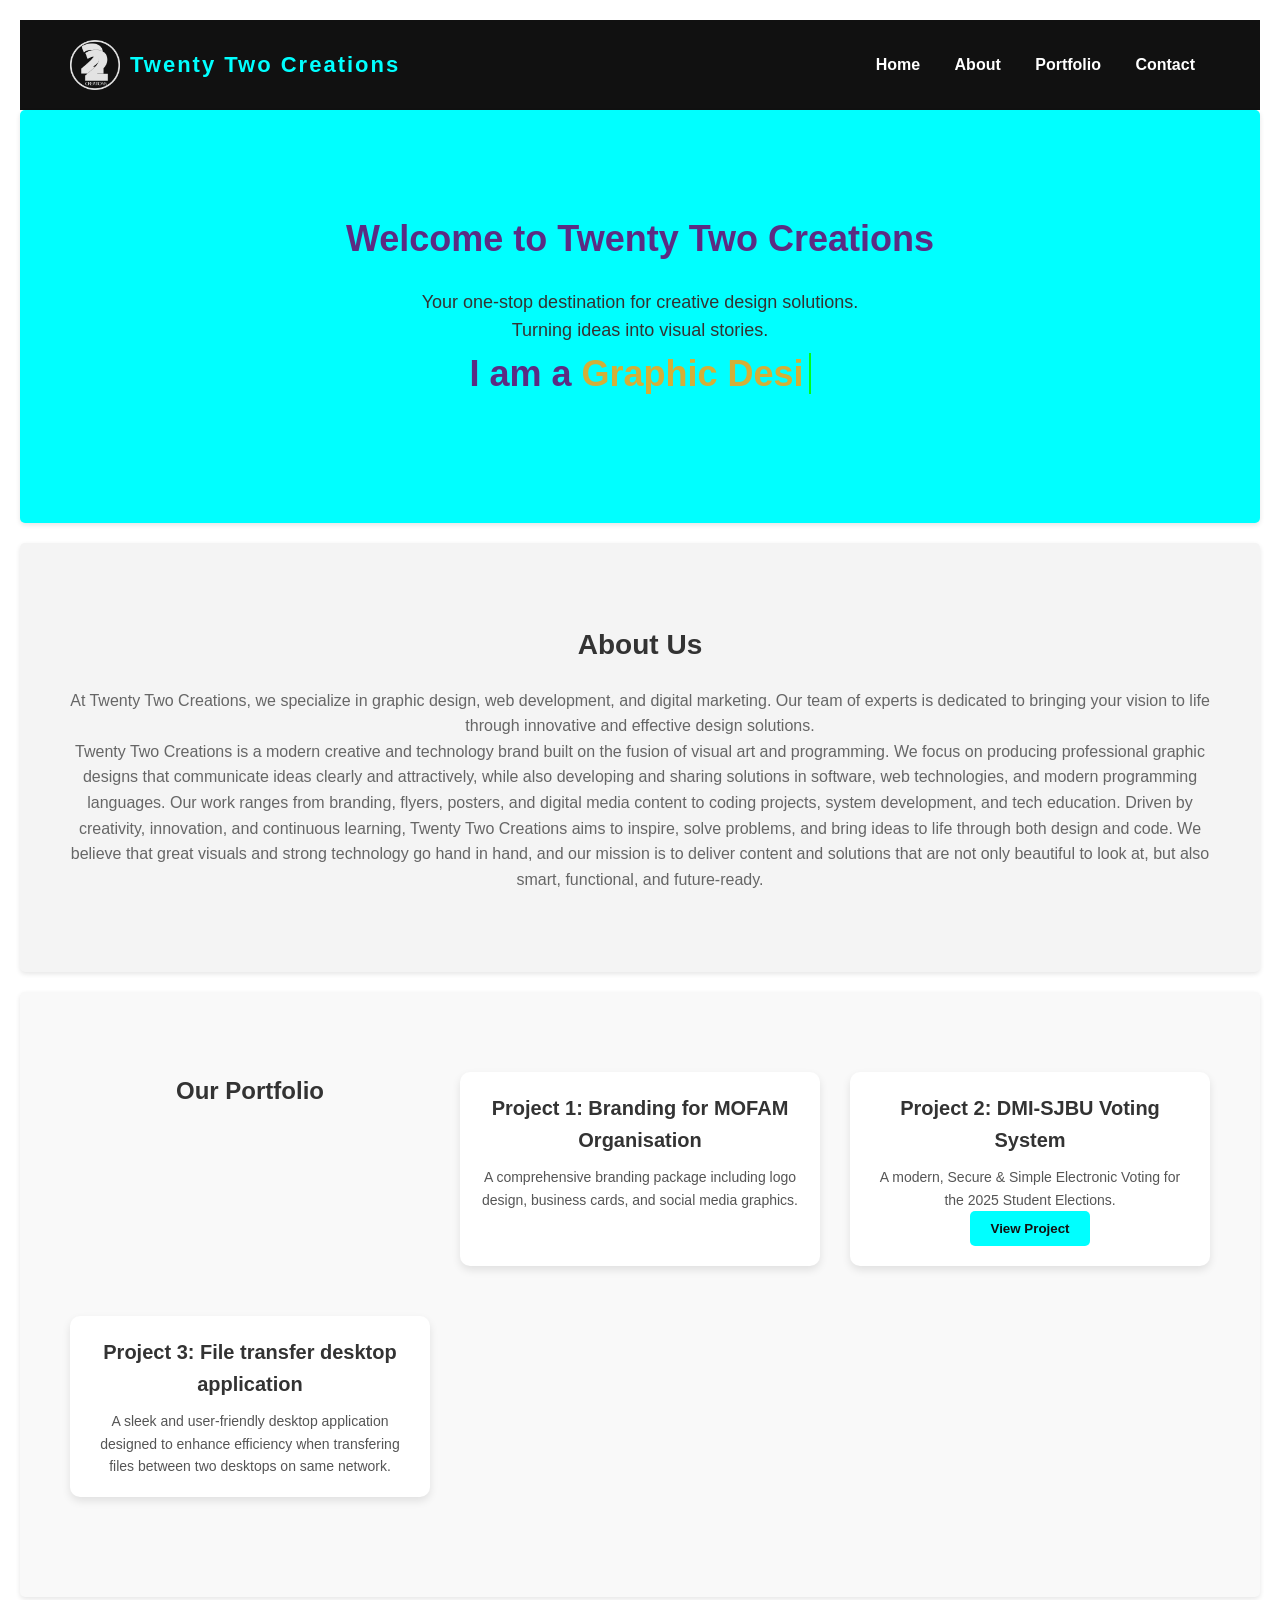
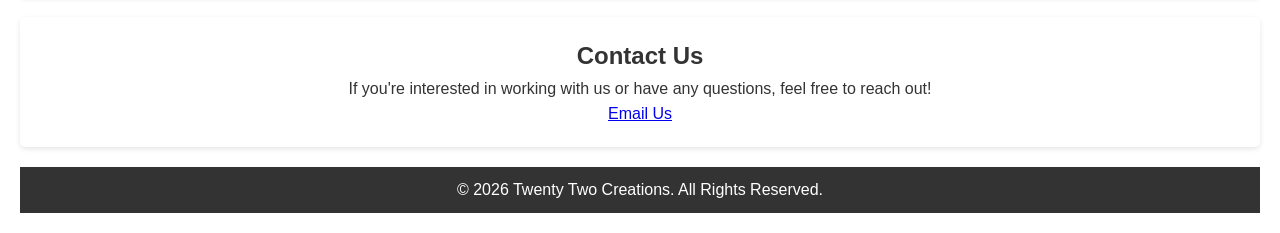
==== index.html @ 6949706c "Added typing animation for services" ====
<!DOCTYPE html>
<html lang="en">
<head>
    <link rel="icon" type="image/png" href="images/twentyWhite.png">

    <meta name="description" content="Twenty Two Creations - Graphic Design and Web Development Portfolio">
    <meta charset="UTF-8">
    <meta name="viewport" content="width=device-width, initial-scale=1.0">
    <title>Twenty Two Creations | Graphic Design Portfolio</title>
    <link rel="stylesheet" href="CSS/Style.css">
</head>
<body>

    <header>

     <div class="brand">
        <img src="Images/twentyWhite.png" alt="Twenty Two Creations Logo" class="logo-img">
        <span class="logo-text">Twenty Two Creations</span>
    </div>
        
        
        <nav>
            <a href="index.html">Home</a>
            <a href="about.html">About</a>
            <a href="portfolio.html">Portfolio</a>
            <a href="contact.html">Contact</a>
        </nav>
    </header>
    <main>

    <section id = "hero">
        <h2>Welcome to Twenty Two Creations</h2>
        <p>Your one-stop destination for creative design solutions.</p>
        <p>Turning ideas into visual stories.</p>

        <h2>I am a <span id="typing"></span></h2>
        

        
    </section>
</main>


<section id ="about">
    <h2>About Us</h2>
    <p>At Twenty Two Creations, we specialize in graphic design, web development, and digital marketing. Our team of experts is dedicated to bringing your vision to life through innovative and effective design solutions.</p>
    
            <p>Twenty Two Creations is a modern creative and technology brand built on the fusion of visual art and programming. We focus on producing professional graphic designs that communicate ideas clearly and attractively, while also developing and sharing solutions in software, web technologies, and modern programming languages. Our work ranges from branding, flyers, posters, and digital media content to coding projects, system development, and tech education.
        
            Driven by creativity, innovation, and continuous learning, Twenty Two Creations aims to inspire, solve problems, and bring ideas to life through both design and code. We believe that great visuals and strong technology go hand in hand, and our mission is to deliver content and solutions that are not only beautiful to look at, but also smart, functional, and future-ready.
            </p>
    </section>

    <section id="portfolio">
        <h2>Our Portfolio</h2>
        <div class="project">
            <h3>Project 1: Branding for MOFAM Organisation</h3>
            <p>A comprehensive branding package including logo design, business cards, and social media graphics.</p>
        </div>
        <div class="project">
            <h3>Project 2: DMI-SJBU Voting System</h3>
            <p>A modern, Secure & Simple Electronic Voting for the 2025 Student Elections.</p>
            <button class="project-btn" onclick="window.location.href='https://dmiv.netlify.app/'">View Project</button>
        </div>

        <div class="project">
            <h3>Project 3: File transfer desktop application</h3>
            <p>A sleek and user-friendly desktop application designed to enhance efficiency when transfering files between two desktops on same network.</p>
    </section>

    <section id="contact">
        <h2>Contact Us</h2>
        <p>If you're interested in working with us or have any questions, feel free to reach out!</p>
        <p><a href="mailto:bakalicedric@gmail.com">Email Us</a></p>
    </section>

    <footer>
        <p>© 2026 Twenty Two Creations. All Rights Reserved.</p>
    </footer>


    <script src="JS/main.js"></script>

    <!-- <canvas id="canvas"></canvas>


    <script src="canvas.js"></script>
    <canvas></canvas> -->
</body>
</html>
---- CSS/Style.css ----
*{
   margin : 0;
   padding : 0;
   box-sizing: border-box;
    
}



.brand {
    display: flex;
    align-items: center;
}

.logo-img {
    width: 50px;      /* adjust to your logo size */
    height: auto;
    margin-right: 10px;
}

.logo-text {
    font-size: 22px;
    font-weight: bold;
    color: #00ffff;
    letter-spacing: 2px;
}


header{
    display: flex;
    background-color: #111;      /* dark background */
    color: "white";              /* light text */
    padding : 20px 50px;
    align-items: center;
    justify-content: space-between;
}

body{

   text-align: center;
   font-family: Arial, sans-serif;
   line-height: 1.6;

   color: #333;
   padding: 20px;
}

#header h1{
    font-size: 36px;
    color: #eef1ee;
}

head{
    background-color: #333;
    justify-content: space-between;
    color: #06ce10;
    padding: 10px 0;
    text-align: center;
    margin-bottom: 20px;
}

nav a{
    color: #fff;
    text-decoration: none;
    margin: 0 15px;
    font-weight: bold;
}

nav a:hover{
    color: #00ffff;
    text-decoration: underline;
}

section{
   margin-bottom: 20px;
   padding: 20px;
   background-color: #fff;
   border-radius: 5px;
   box-shadow: 0 2px 5px rgba(0,0,0,0.1);
}

#hero{
    background: url('../images/hero-bg.jpg') no-repeat center center/cover;
    color: #fff;
    padding: 60px 20px;
    text-align: center;
    border-radius: 5px;
    margin-bottom: 20px;
}

#hero {
    background-color: #00ffff;;
    text-align: center;
    padding: 100px 20px;
}

#hero h2 {
    font-size: 36px;
    margin-bottom: 20px;
    color: #5B2C83;
}

#hero p {
    padding: 0px 20px;
    font-size: 18px;
    color: #333;
}


#about{
    background-color: #f4f4f4;
    padding: 80px 50px;
    margin-bottom: 20px;
}

#about h2{
    font-size: 28px;
    margin-bottom: 20px;
}

#about p{
    font-size: 16px;
    color: #666;
}

#portfolio {
    background-color: #f9f9f9;
    padding: 80px 50px;
}

/* Container for project cards */
.project {
    background-color: #fff;
    padding: 20px;
    margin-bottom: 20px;
    border-radius: 10px;
    box-shadow: 0px 4px 8px rgba(0,0,0,0.1);
}

.project h3 {
    font-size: 20px;
    margin-bottom: 10px;
}

.project p {
    font-size: 14px;
    color: #555;
}

.project-btn {
    background-color: #00ffff;    /* cyan color */
    color: #111;                  /* text color */
    border: none;                 /* remove default border */
    padding: 10px 20px;           /* space inside button */
    border-radius: 5px;           /* rounded corners */
    cursor: pointer;              /* pointer on hover */
    font-weight: bold;
    transition: 0.3s;             /* smooth hover effect */
}

.project-btn:hover {
    background-color: #009999;    /* darker shade on hover */
    color: white;
}

#portfolio {
    background-color: #f9f9f9;
    padding: 80px 50px;
    display: grid;
    grid-template-columns: repeat(auto-fit, minmax(300px, 1fr));
    gap: 30px; /* space between cards */
}

.project {
    background-color: #fff;
    padding: 20px;
    border-radius: 10px;
    box-shadow: 0px 4px 8px rgba(0,0,0,0.1);
    transition: transform 0.3s, box-shadow 0.3s;
}

.project:hover {
    transform: translateY(-5px);
    box-shadow: 0px 8px 16px rgba(0,0,0,0.2);
}

#typing {
    color: #D4AF37;
    font-weight: bold;
    border-right: 2px solid #00ff15;
    padding-right: 5px;
    animation: blink 0.7s infinite;
}

@keyframes blink {
    50% { border-color: transparent; }
}




footer{
   text-align: center;
   padding: 10px 0;
   background-color: #333;
   color: #fff;
   position: relative;
   bottom: 0;
   width: 100%;
   margin-top: 20px;
}
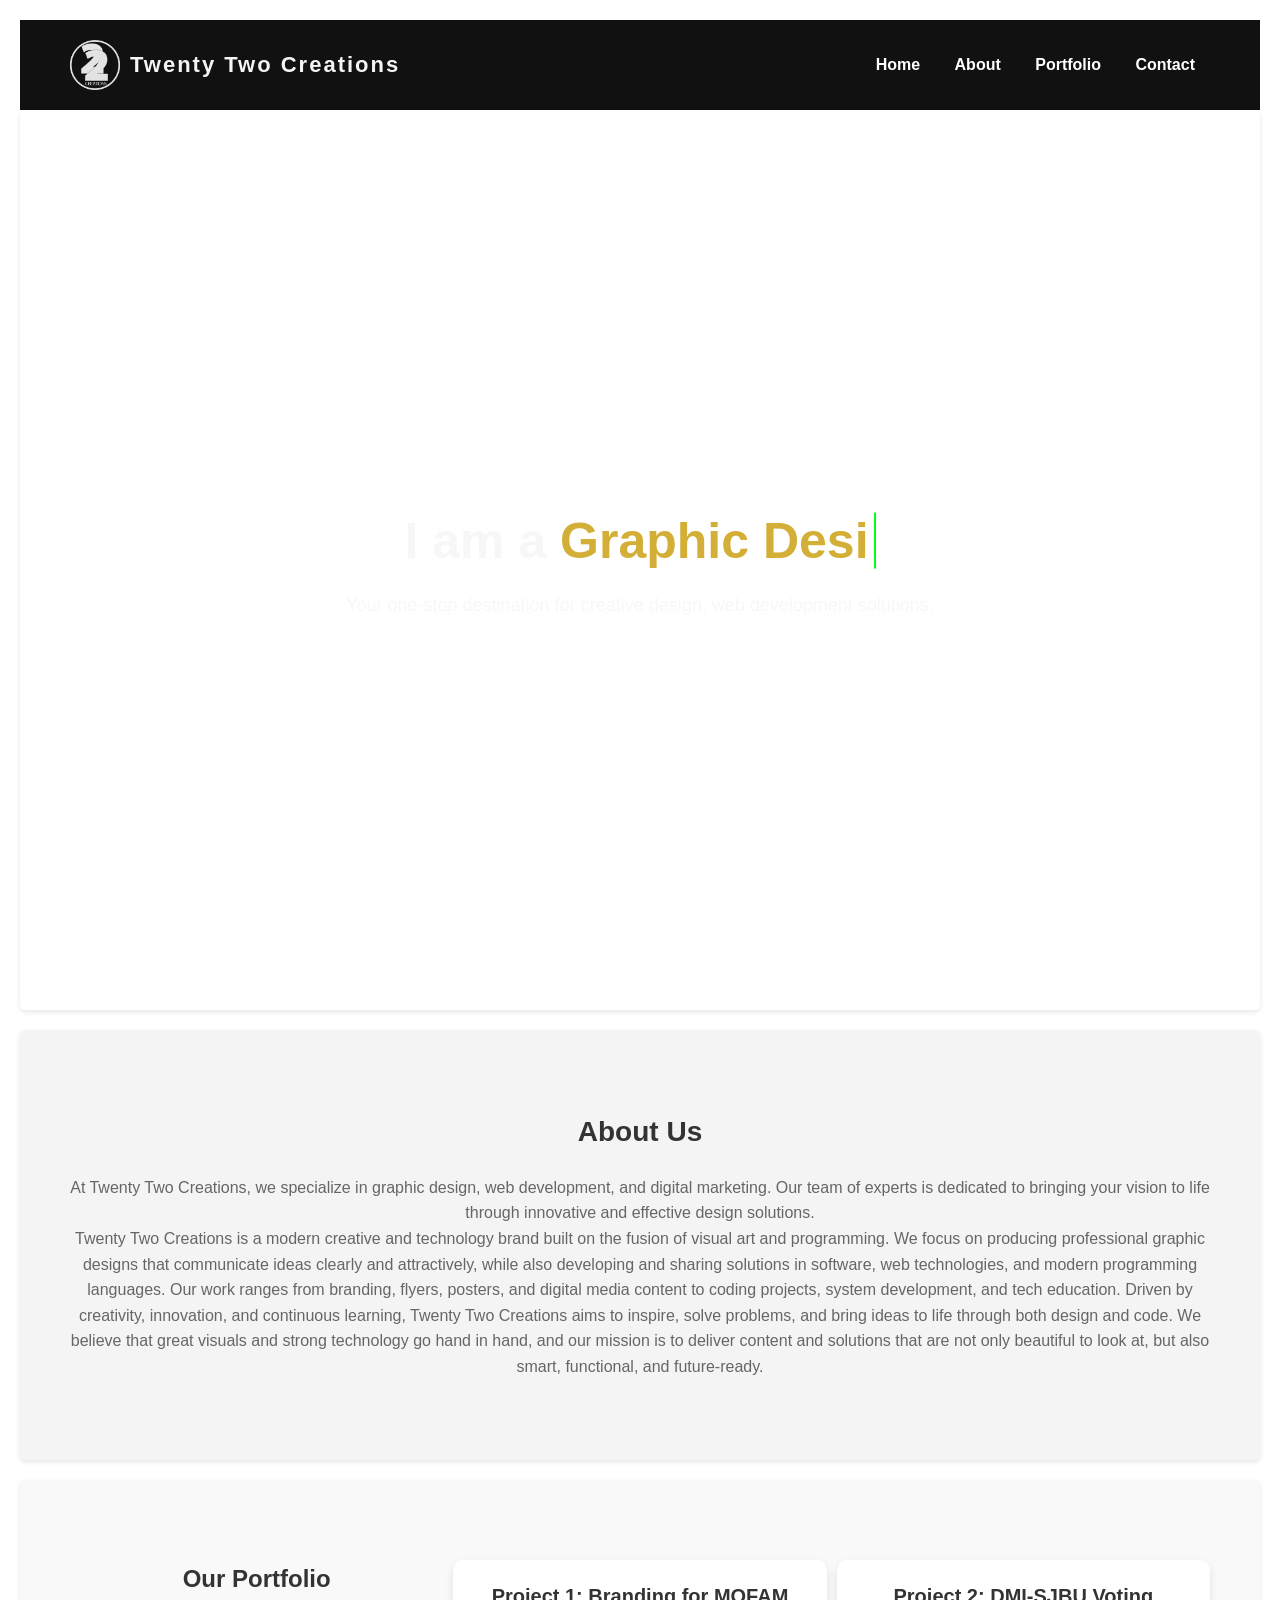
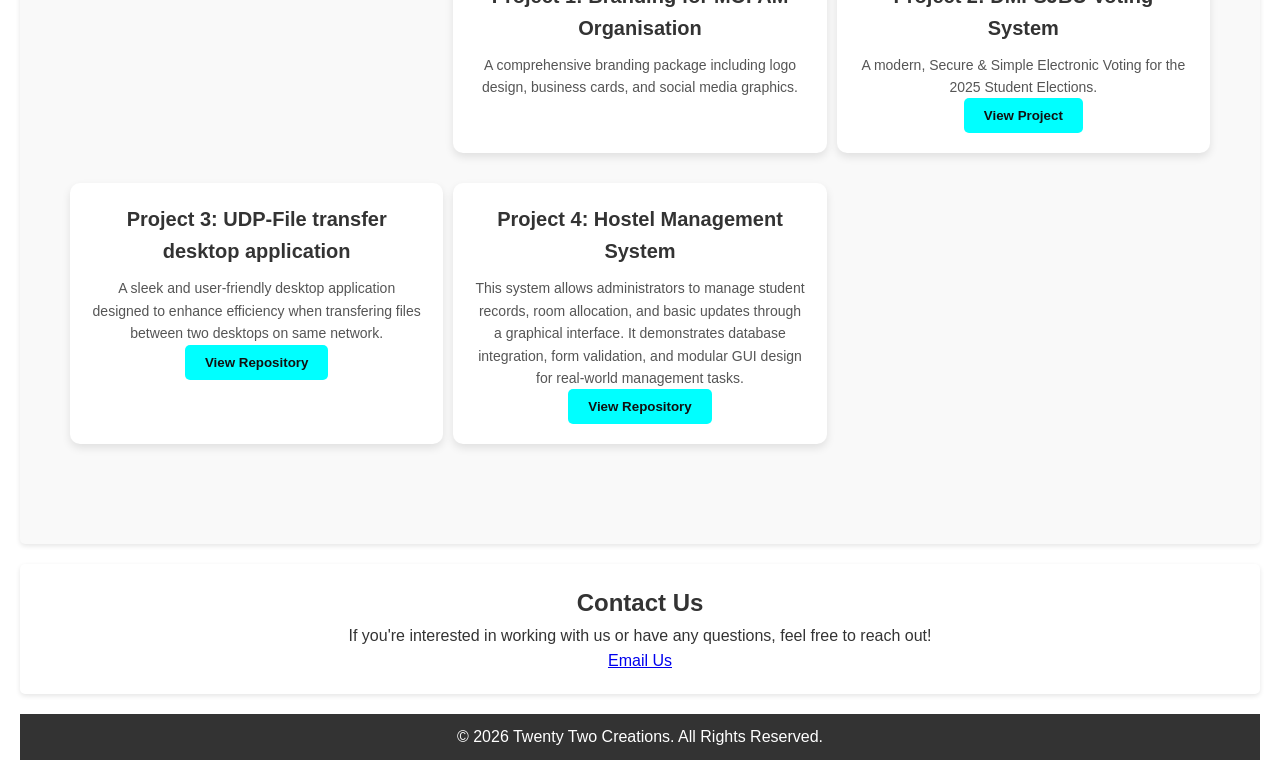
==== commit 885dd509: "Working on live background" ====
--- a/index.html
+++ b/index.html
@@ -8,6 +8,8 @@
     <meta name="viewport" content="width=device-width, initial-scale=1.0">
     <title>Twenty Two Creations | Graphic Design Portfolio</title>
     <link rel="stylesheet" href="CSS/Style.css">
+    <source src="videos/hero-bg.mp4" type="video/mp4">
+
 </head>
 <body>
 
@@ -28,16 +30,17 @@
     </header>
     <main>
 
-    <section id = "hero">
-        <h2>Welcome to Twenty Two Creations</h2>
-        <p>Your one-stop destination for creative design solutions.</p>
-        <p>Turning ideas into visual stories.</p>
+<section id="hero">
+    <video class="bg-video" autoplay muted loop playsinline>
+        <source src="videos/hero-bg.mp4" type="video/mp4">
+    </video>
 
+    <div class="hero-content">
         <h2>I am a <span id="typing"></span></h2>
-        
+        <p>Your one-stop destination for creative design, web development solutions.</p>
+    </div>
+</section>
 
-        
-    </section>
 </main>
 
 
@@ -64,8 +67,17 @@
         </div>
 
         <div class="project">
-            <h3>Project 3: File transfer desktop application</h3>
+            <h3>Project 3: UDP-File transfer desktop application</h3>
             <p>A sleek and user-friendly desktop application designed to enhance efficiency when transfering files between two desktops on same network.</p>
+            <button class="project-btn" onclick="window.location.href='https://github.com/CedricBakali/UDP-File-Transfer-Tool.git'">View Repository</button>
+
+
+        </div class="project">
+        <div class="project">
+            <h3>Project 4: Hostel Management System</h3>
+            <p>This system allows administrators to manage student records, room allocation, and basic updates through a graphical interface. It demonstrates database integration, form validation, and modular GUI design for real-world management tasks.</p> 
+            <button class="project-btn" onclick="window.location.href='https://github.com/CedricBakali/Hostel-Management-System.git'">View Repository</button>
+        </div>
     </section>
 
     <section id="contact">
--- a/CSS/Style.css
+++ b/CSS/Style.css
@@ -21,7 +21,7 @@
 .logo-text {
     font-size: 22px;
     font-weight: bold;
-    color: #00ffff;
+    color: #f3f4f5;
     letter-spacing: 2px;
 }
 
@@ -74,14 +74,11 @@
 section{
    margin-bottom: 20px;
    padding: 20px;
-   background-color: #fff;
    border-radius: 5px;
    box-shadow: 0 2px 5px rgba(0,0,0,0.1);
 }
 
 #hero{
-    background: url('../images/hero-bg.jpg') no-repeat center center/cover;
-    color: #fff;
     padding: 60px 20px;
     text-align: center;
     border-radius: 5px;
@@ -89,21 +86,20 @@
 }
 
 #hero {
-    background-color: #00ffff;;
     text-align: center;
     padding: 100px 20px;
+    color: #00ff15;
 }
 
 #hero h2 {
-    font-size: 36px;
-    margin-bottom: 20px;
-    color: #5B2C83;
-}
+    margin-bottom: 10px;
+    color: #f7f7f7;
+    font-size: 50px;
+} 
 
 #hero p {
-    padding: 0px 20px;
     font-size: 18px;
-    color: #333;
+    color:#f7f7f7;
 }
 
 
@@ -124,8 +120,11 @@
 }
 
 #portfolio {
+    display: grid;
+    grid-template-columns: repeat(auto-fit, minmax(250px, 1fr));
     background-color: #f9f9f9;
-    padding: 80px 50px;
+    gap: 15px;
+    padding: 50px 20px;
 }
 
 /* Container for project cards */
@@ -168,7 +167,7 @@
     padding: 80px 50px;
     display: grid;
     grid-template-columns: repeat(auto-fit, minmax(300px, 1fr));
-    gap: 30px; /* space between cards */
+    gap: 10px; /* space between cards */
 }
 
 .project {
@@ -197,6 +196,55 @@
 }
 
 
+/* For devices smaller than 768px (tablets/phones) */
+@media (max-width: 768px) {
+    header {
+        flex-direction: column;
+        align-items: flex-start;
+        padding: 20px;
+    }
+
+    nav {
+        margin-top: 10px;
+    }
+
+    #hero h2 {
+        font-size: 28px;
+    }
+
+    #hero p {
+        font-size: 16px;
+    }
+}
+
+
+
+
+
+#hero {
+    position: relative;
+    height: 100vh;
+    overflow: hidden;
+}
+
+.bg-video {
+    position: absolute;
+    top: 0;
+    left: 0;
+    width: 100%;
+    height: 100%;
+    object-fit: cover;
+    z-index: -1;
+}
+
+.hero-content {
+    position: relative;
+    z-index: 1;
+    color: white;
+    text-align: center;
+    top: 50%;
+    transform: translateY(-50%);
+}
 
 
 footer{
@@ -209,3 +257,16 @@
    width: 100%;
    margin-top: 20px;
 }
+
+@media (max-width: 768px) {
+    .hero-content h2 {
+        font-size: 24px;
+    }
+
+    .hero-content p {
+        font-size: 14px;
+    }
+}
+
+
+
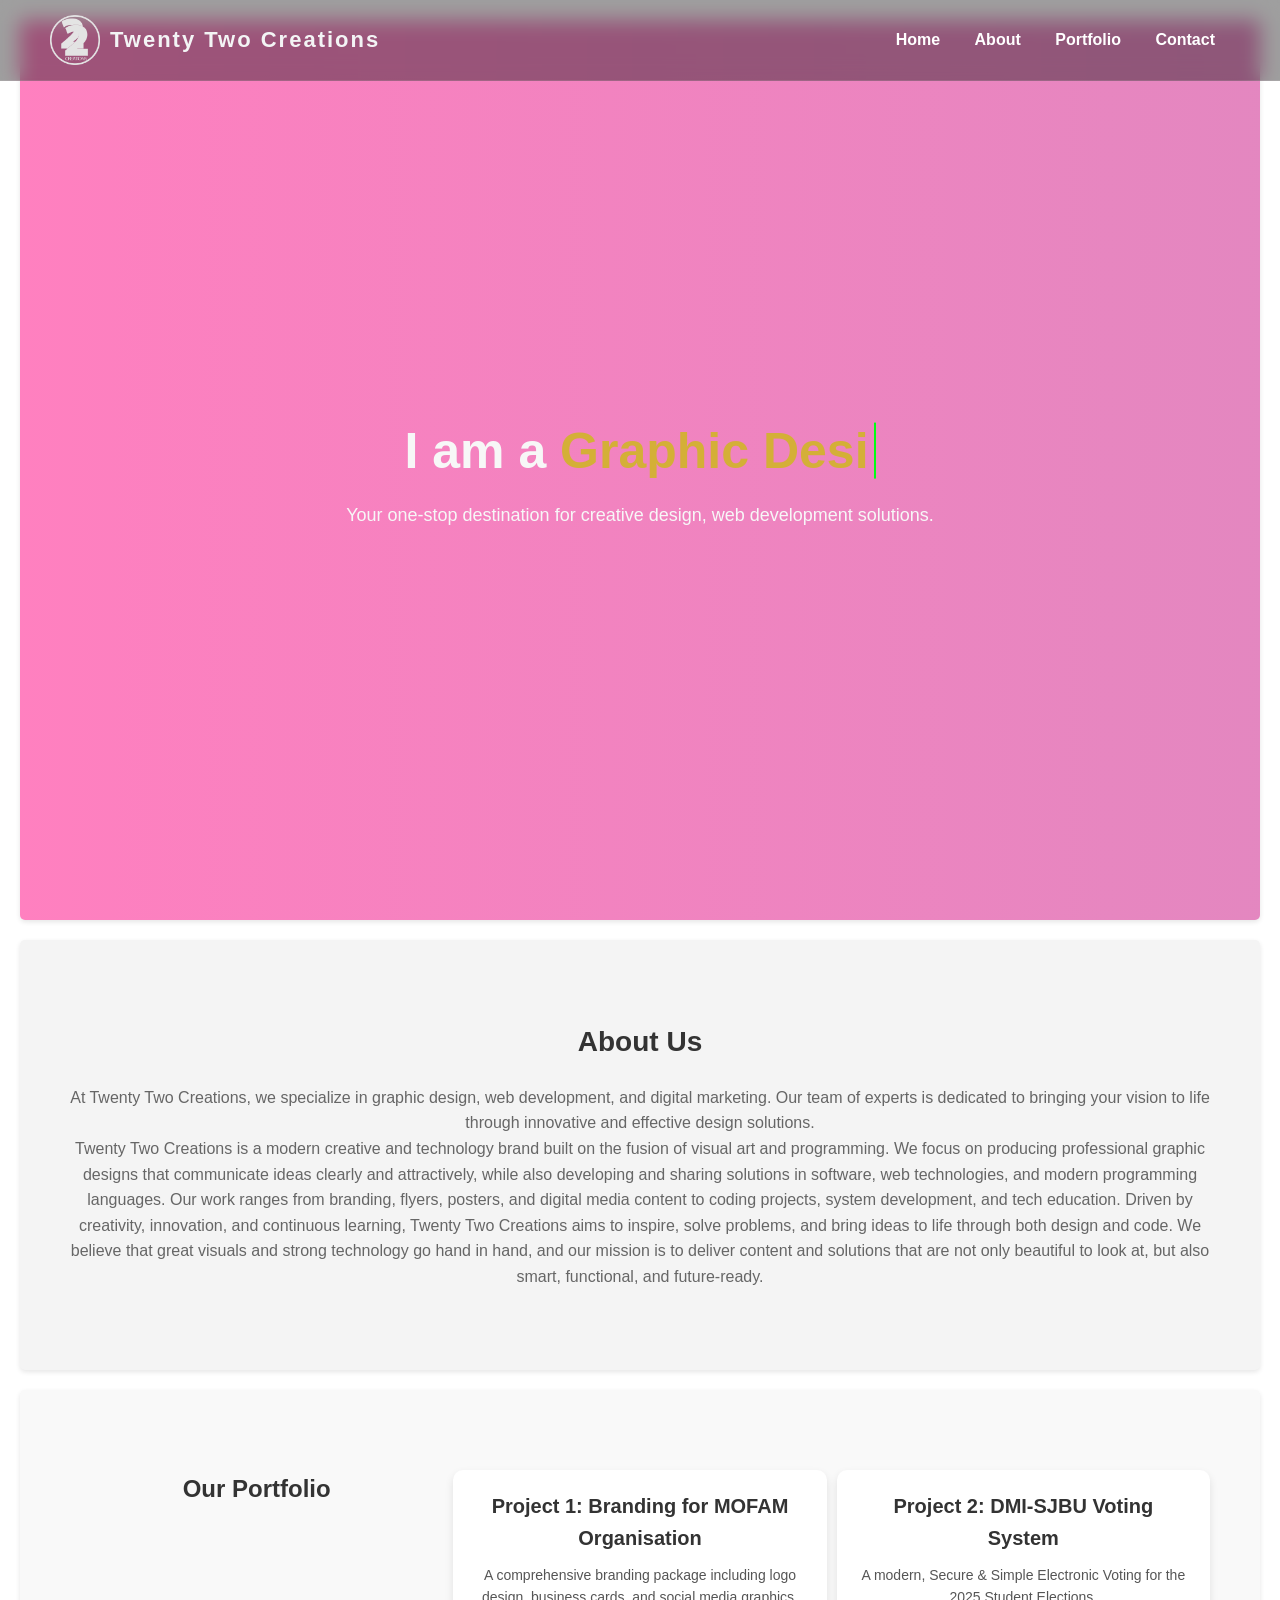
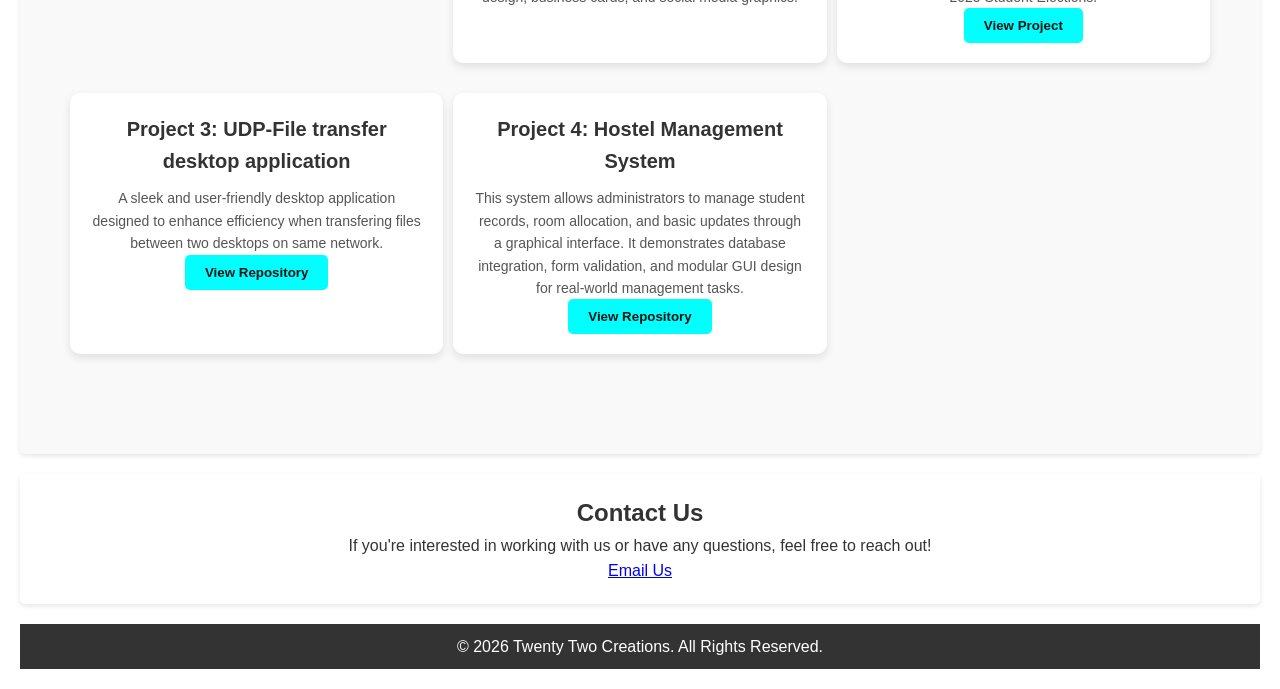
==== commit e9f9df96: "After adding some modern features on nar bar" ====
--- a/index.html
+++ b/index.html
@@ -30,10 +30,13 @@
     </header>
     <main>
 
-<section id="hero">
+<section id="hero" class="reveal">
     <video class="bg-video" autoplay muted loop playsinline>
         <source src="videos/hero-bg.mp4" type="video/mp4">
     </video>
+
+    <div class="overlay"></div>
+
 
     <div class="hero-content">
         <h2>I am a <span id="typing"></span></h2>
@@ -44,7 +47,7 @@
 </main>
 
 
-<section id ="about">
+<section id ="about" class="reveal">
     <h2>About Us</h2>
     <p>At Twenty Two Creations, we specialize in graphic design, web development, and digital marketing. Our team of experts is dedicated to bringing your vision to life through innovative and effective design solutions.</p>
     
@@ -54,7 +57,7 @@
             </p>
     </section>
 
-    <section id="portfolio">
+    <section id="portfolio" class="reveal">
         <h2>Our Portfolio</h2>
         <div class="project">
             <h3>Project 1: Branding for MOFAM Organisation</h3>
@@ -80,7 +83,7 @@
         </div>
     </section>
 
-    <section id="contact">
+    <section id="contact" class="reveal">
         <h2>Contact Us</h2>
         <p>If you're interested in working with us or have any questions, feel free to reach out!</p>
         <p><a href="mailto:bakalicedric@gmail.com">Email Us</a></p>
--- a/CSS/Style.css
+++ b/CSS/Style.css
@@ -10,9 +10,16 @@
 .brand {
     display: flex;
     align-items: center;
+    cursor: pointer;
+    transition: transform 0.3s ease;
+}
+
+.brand:hover {
+    transform: scale(1.05);
 }
 
 .logo-img {
+    transition: transform 0.4s ease;
     width: 50px;      /* adjust to your logo size */
     height: auto;
     margin-right: 10px;
@@ -26,16 +33,30 @@
 }
 
 
-header{
+header {
     display: flex;
-    background-color: #111;      /* dark background */
-    color: "white";              /* light text */
-    padding : 20px 50px;
     align-items: center;
     justify-content: space-between;
-}
+
+    padding: 15px 50px;
+
+    position: fixed;
+    top: 0;
+    left: 0;
+    width: 100%;
+    z-index: 1000;
+
+    background: rgba(17, 17, 17, 0.4);   /* transparent dark */
+    backdrop-filter: blur(10px);        /* glass blur */
+    -webkit-backdrop-filter: blur(10px);
+
+    border-bottom: 1px solid rgba(255, 255, 255, 0.1);
+}
+
 
 body{
+
+   padding-top: 90px;
 
    text-align: center;
    font-family: Arial, sans-serif;
@@ -59,17 +80,34 @@
     margin-bottom: 20px;
 }
 
-nav a{
+nav a {
     color: #fff;
     text-decoration: none;
     margin: 0 15px;
     font-weight: bold;
-}
-
-nav a:hover{
+    position: relative;
+    transition: color 0.3s ease;
+}
+
+nav a::after {
+    content: "";
+    position: absolute;
+    width: 0%;
+    height: 2px;
+    left: 0;
+    bottom: -5px;
+    background: #00ffff;
+    transition: width 0.3s ease;
+}
+
+nav a:hover {
     color: #00ffff;
-    text-decoration: underline;
-}
+}
+
+nav a:hover::after {
+    width: 100%;
+}
+
 
 section{
    margin-bottom: 20px;
@@ -218,6 +256,24 @@
 }
 
 
+.overlay {
+    position: absolute;
+    top: 0;
+    left: 0;
+    width: 100%;
+    height: 100%;
+    background: linear-gradient(270deg, #00ffff, #5B2C83, #ff0080);
+    background-size: 600% 600%;
+    animation: gradientMove 15s ease infinite;
+    opacity: 0.5;
+    z-index: 0;
+}
+
+@keyframes gradientMove {
+    0% { background-position: 0% 50%; }
+    50% { background-position: 100% 50%; }
+    100% { background-position: 0% 50%; }
+}
 
 
 
@@ -244,6 +300,17 @@
     text-align: center;
     top: 50%;
     transform: translateY(-50%);
+}
+
+.reveal {
+    opacity: 0;
+    transform: translateY(50px);
+    transition: all 0.8s ease;
+}
+
+.reveal.active {
+    opacity: 1;
+    transform: translateY(0);
 }
 
 
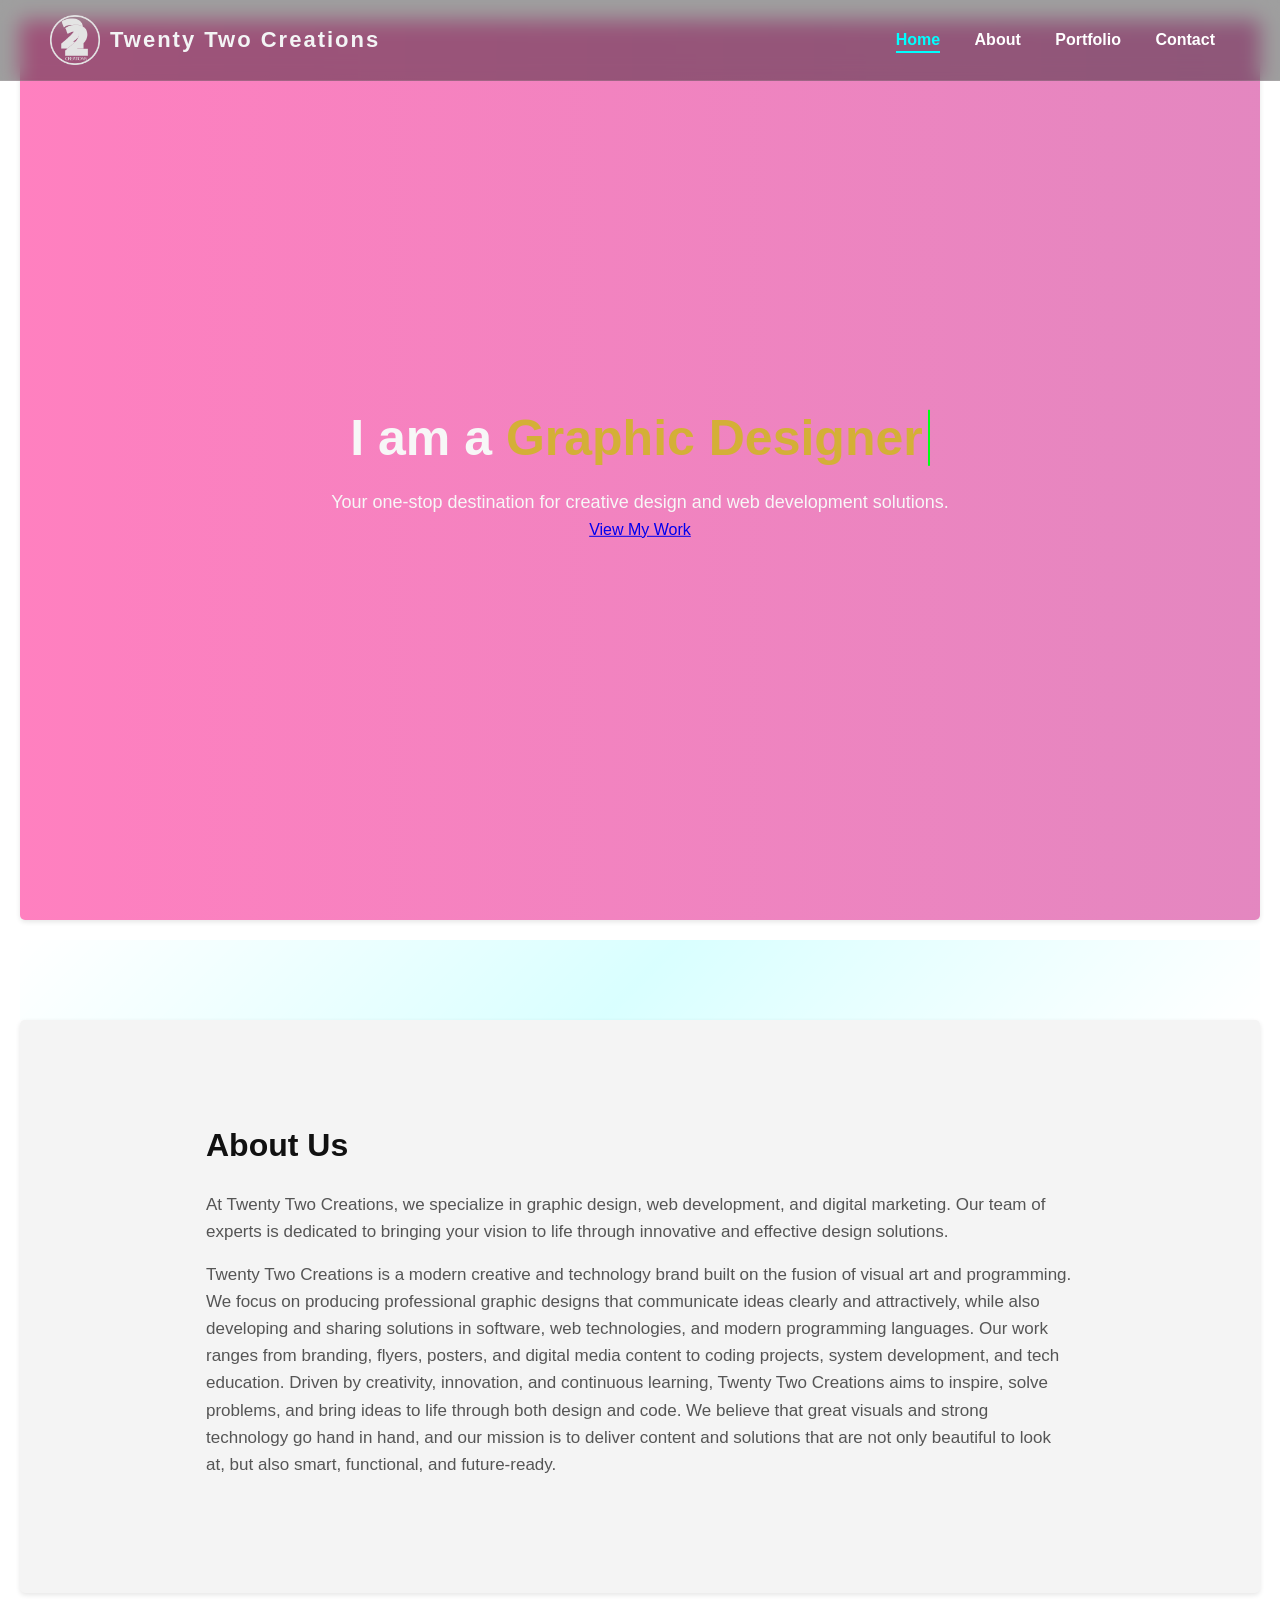
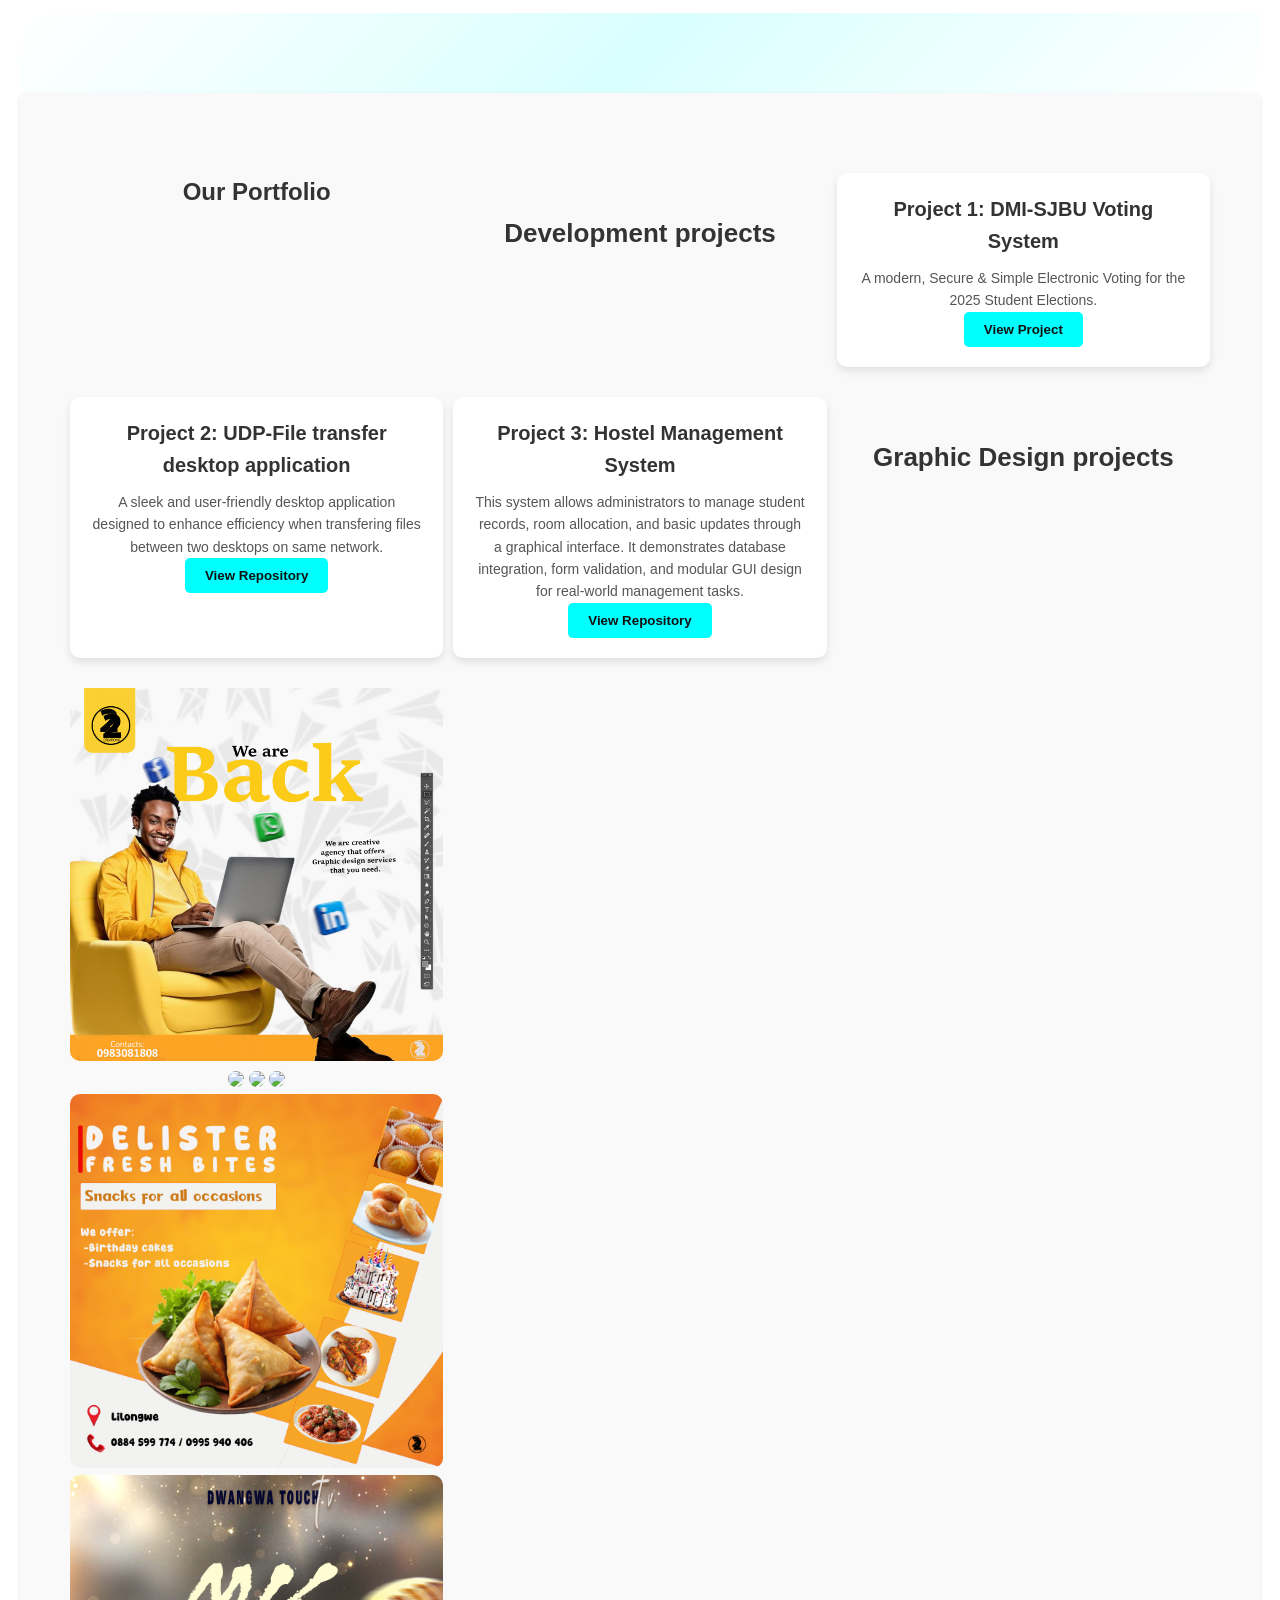
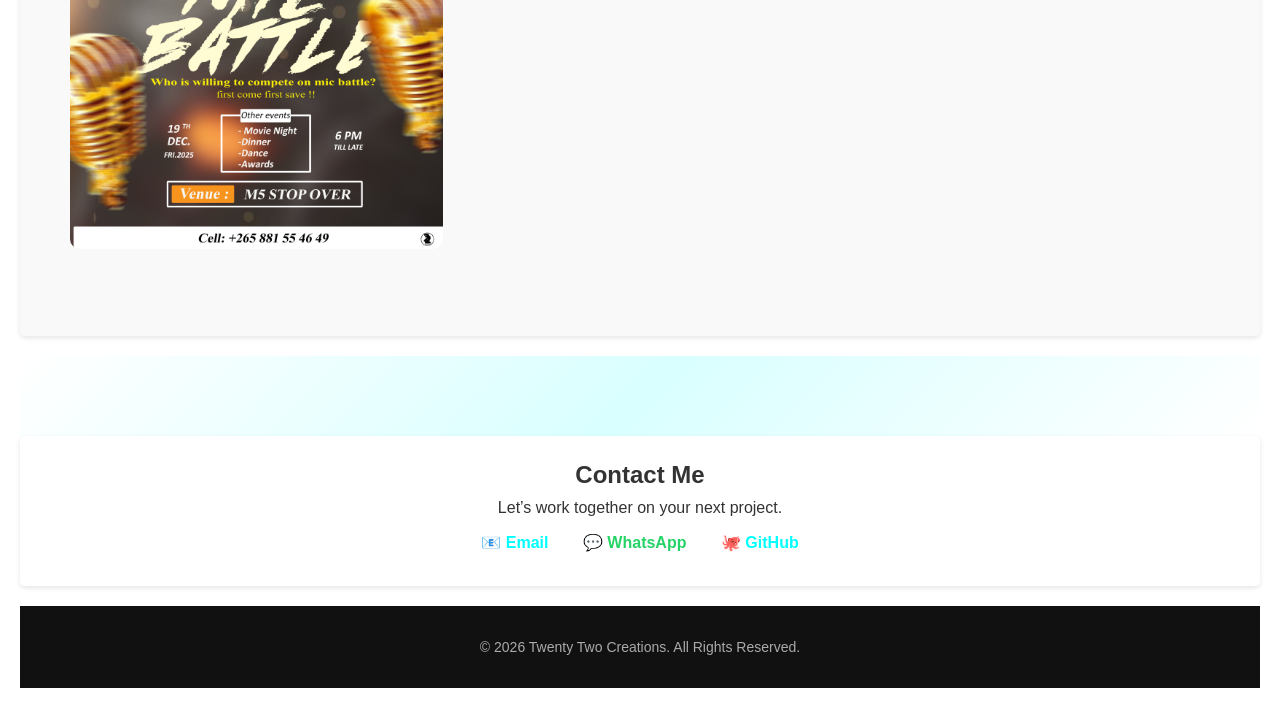
==== commit ced9c2d6: "Worked on nav bar" ====
--- a/index.html
+++ b/index.html
@@ -12,6 +12,13 @@
 
 </head>
 <body>
+    <div id="loader">
+    <div class="loader-content">
+        <img src="Images/twentyWhite.png" alt="Logo">
+        <p>Loading...</p>
+    </div>
+</div>
+
 
     <header>
 
@@ -22,10 +29,10 @@
         
         
         <nav>
-            <a href="index.html">Home</a>
-            <a href="about.html">About</a>
-            <a href="portfolio.html">Portfolio</a>
-            <a href="contact.html">Contact</a>
+            <a href="#hero">Home</a>
+            <a href="#about">About</a>
+            <a href="#portfolio">Portfolio</a>
+            <a href="#contact">Contact</a>
         </nav>
     </header>
     <main>
@@ -40,12 +47,15 @@
 
     <div class="hero-content">
         <h2>I am a <span id="typing"></span></h2>
-        <p>Your one-stop destination for creative design, web development solutions.</p>
+        <p>Your one-stop destination for creative design and web development solutions.</p>
+
+        <a href="#portfolio" class="btn">View My Work</a>
     </div>
 </section>
 
 </main>
 
+<div class="section-divider"></div>
 
 <section id ="about" class="reveal">
     <h2>About Us</h2>
@@ -57,37 +67,53 @@
             </p>
     </section>
 
+    <div class="section-divider"></div>
+
     <section id="portfolio" class="reveal">
         <h2>Our Portfolio</h2>
-        <div class="project">
-            <h3>Project 1: Branding for MOFAM Organisation</h3>
-            <p>A comprehensive branding package including logo design, business cards, and social media graphics.</p>
-        </div>
-        <div class="project">
-            <h3>Project 2: DMI-SJBU Voting System</h3>
+    
+        <h3 class="portfolio-title">Development projects</h3>
+        <div class="project reveal">
+            <h3>Project 1: DMI-SJBU Voting System</h3>
             <p>A modern, Secure & Simple Electronic Voting for the 2025 Student Elections.</p>
             <button class="project-btn" onclick="window.location.href='https://dmiv.netlify.app/'">View Project</button>
         </div>
 
-        <div class="project">
-            <h3>Project 3: UDP-File transfer desktop application</h3>
+        <div class="project reveal">
+            <h3>Project 2: UDP-File transfer desktop application</h3>
             <p>A sleek and user-friendly desktop application designed to enhance efficiency when transfering files between two desktops on same network.</p>
             <button class="project-btn" onclick="window.location.href='https://github.com/CedricBakali/UDP-File-Transfer-Tool.git'">View Repository</button>
+        </div>
 
-
-        </div class="project">
-        <div class="project">
-            <h3>Project 4: Hostel Management System</h3>
+        <div class="project reveal">
+            <h3>Project 3: Hostel Management System</h3>
             <p>This system allows administrators to manage student records, room allocation, and basic updates through a graphical interface. It demonstrates database integration, form validation, and modular GUI design for real-world management tasks.</p> 
             <button class="project-btn" onclick="window.location.href='https://github.com/CedricBakali/Hostel-Management-System.git'">View Repository</button>
         </div>
+
+        <h3 class="portfolio-title">Graphic Design projects</h3>
+        <div class="graphic grid">
+            <img src="Images/back.png" class="graphic-img reveal">
+            <img src="Images/wishlist.png" class="graphic-img reveal">
+            <img src="Images/xmax_flex.png" class="graphic-img reveal">
+            <img src="Images/Dec1.png" class="graphic-img reveal">
+            <img src="Images/Deli.jpg" class="graphic-img reveal">  
+            <img src="Images/kom.jpg" class="graphic-img reveal">
     </section>
 
+    <div class="section-divider"></div>
+
     <section id="contact" class="reveal">
-        <h2>Contact Us</h2>
-        <p>If you're interested in working with us or have any questions, feel free to reach out!</p>
-        <p><a href="mailto:bakalicedric@gmail.com">Email Us</a></p>
-    </section>
+    <h2>Contact Me</h2>
+    <p>Let’s work together on your next project.</p>
+
+    <div class="contact-links">
+        <a href="bakalicedric@gmail.com">📧 Email</a>
+        <a href="https://wa.me/265983081808" target="_blank">💬 WhatsApp</a>
+        <a href="https://github.com/CedricBakali" target="_blank">🐙 GitHub</a>
+    </div>
+</section>
+
 
     <footer>
         <p>© 2026 Twenty Two Creations. All Rights Reserved.</p>
--- a/CSS/Style.css
+++ b/CSS/Style.css
@@ -3,6 +3,48 @@
    padding : 0;
    box-sizing: border-box;
     
+}
+
+/* page loader */
+#loader {
+    position: fixed;
+    top: 0;
+    left: 0;
+    width: 100%;
+    height: 100%;
+    background: #111;
+    display: flex;
+    align-items: center;
+    justify-content: center;
+    z-index: 3000;
+}
+
+.loader-content {
+    text-align: center;
+    color: #fdfdfd;
+    animation: fadePulse 1.5s infinite;
+}
+
+.loader-content img {
+    width: 80px;
+    margin-bottom: 15px;
+}
+
+@keyframes fadePulse {
+    0% { opacity: 0.4; }
+    50% { opacity: 1; }
+    100% { opacity: 0.4; }
+}
+
+/* page separators */
+.section-divider {
+    height: 80px;
+    background: linear-gradient(
+        135deg,
+        transparent,
+        rgba(0, 255, 255, 0.15),
+        transparent
+    );
 }
 
 
@@ -108,6 +150,15 @@
     width: 100%;
 }
 
+nav a.active {
+    color: #00ffff;
+}
+
+nav a.active::after {
+    width: 100%;
+}
+
+
 
 section{
    margin-bottom: 20px;
@@ -141,21 +192,24 @@
 }
 
 
-#about{
-    background-color: #f4f4f4;
-    padding: 80px 50px;
+#about {
+    background: #f4f4f4;
+    padding: 100px 15%;
+    text-align: left;
+}
+
+#about h2 {
+    font-size: 32px;
     margin-bottom: 20px;
-}
-
-#about h2{
-    font-size: 28px;
-    margin-bottom: 20px;
-}
-
-#about p{
-    font-size: 16px;
-    color: #666;
-}
+    color: #111;
+}
+
+#about p {
+    font-size: 17px;
+    color: #555;
+    margin-bottom: 15px;
+}
+
 
 #portfolio {
     display: grid;
@@ -198,6 +252,7 @@
 .project-btn:hover {
     background-color: #009999;    /* darker shade on hover */
     color: white;
+    border: 1px solid #00ffff;
 }
 
 #portfolio {
@@ -256,6 +311,70 @@
 }
 
 
+/* images */
+.portfolio-title {
+    margin: 40px 0 20px;
+    font-size: 26px;
+    text-align: center;
+}
+
+.graphics-grid {
+    display: grid;
+    grid-template-columns: repeat(auto-fit, minmax(200px, 1fr));
+    gap: 20px;
+    margin-bottom: 30px;
+}
+
+.graphic-img {
+    width: 100%;
+    border-radius: 10px;
+    cursor: pointer;
+    transition: transform 0.3s, box-shadow 0.3s;
+}
+
+.graphic-img:hover {
+    transform: scale(1.05);
+    box-shadow: 0 10px 20px rgba(0,0,0,0.2);
+}
+
+.view-more-btn {
+    display: block;
+    margin: 0 auto;
+    width: fit-content;
+    padding: 12px 30px;
+    background: #5B2C83;
+    color: white;
+    text-decoration: none;
+    border-radius: 30px;
+    font-weight: bold;
+    transition: 0.3s;
+}
+
+.view-more-btn:hover {
+    background: #00ffff;
+    color: #111;
+}
+
+
+
+/* contact info.. */
+.contact-links a {
+    display: inline-block;
+    margin: 10px 15px;
+    color: #00ffff;
+    font-weight: bold;
+    text-decoration: none;
+}
+
+.contact-links a:hover {
+    text-decoration: underline;
+}
+
+.contact-links a:nth-child(2) {
+    color: #25D366;
+}
+
+
 .overlay {
     position: absolute;
     top: 0;
@@ -313,17 +432,50 @@
     transform: translateY(0);
 }
 
-
-footer{
-   text-align: center;
-   padding: 10px 0;
-   background-color: #333;
-   color: #fff;
-   position: relative;
-   bottom: 0;
-   width: 100%;
-   margin-top: 20px;
-}
+/* view my work button */
+.hero-btn {
+    display: inline-flex;
+    align-items: center;
+    gap: 10px;
+
+    margin-top: 30px;
+    padding: 14px 36px;
+
+    background: linear-gradient(135deg, #00ffff, #5B2C83);
+    color: white;
+    text-decoration: none;
+    font-weight: 600;
+    font-size: 20px;
+
+    border-radius: 50px;
+    box-shadow: 0 10px 25px rgba(0, 255, 255, 0.3);
+
+    transition: all 0.3s ease;
+}
+
+.hero-btn::after {
+    content: "→";
+    transition: transform 0.3s ease;
+}
+
+.hero-btn:hover {
+    transform: translateY(-3px);
+    box-shadow: 0 15px 35px rgba(0, 255, 255, 0.5);
+}
+
+.hero-btn:hover::after {
+    transform: translateX(5px);
+}
+
+
+
+footer {
+    background: #111;
+    color: #aaa;
+    padding: 30px 0;
+    font-size: 14px;
+}
+
 
 @media (max-width: 768px) {
     .hero-content h2 {
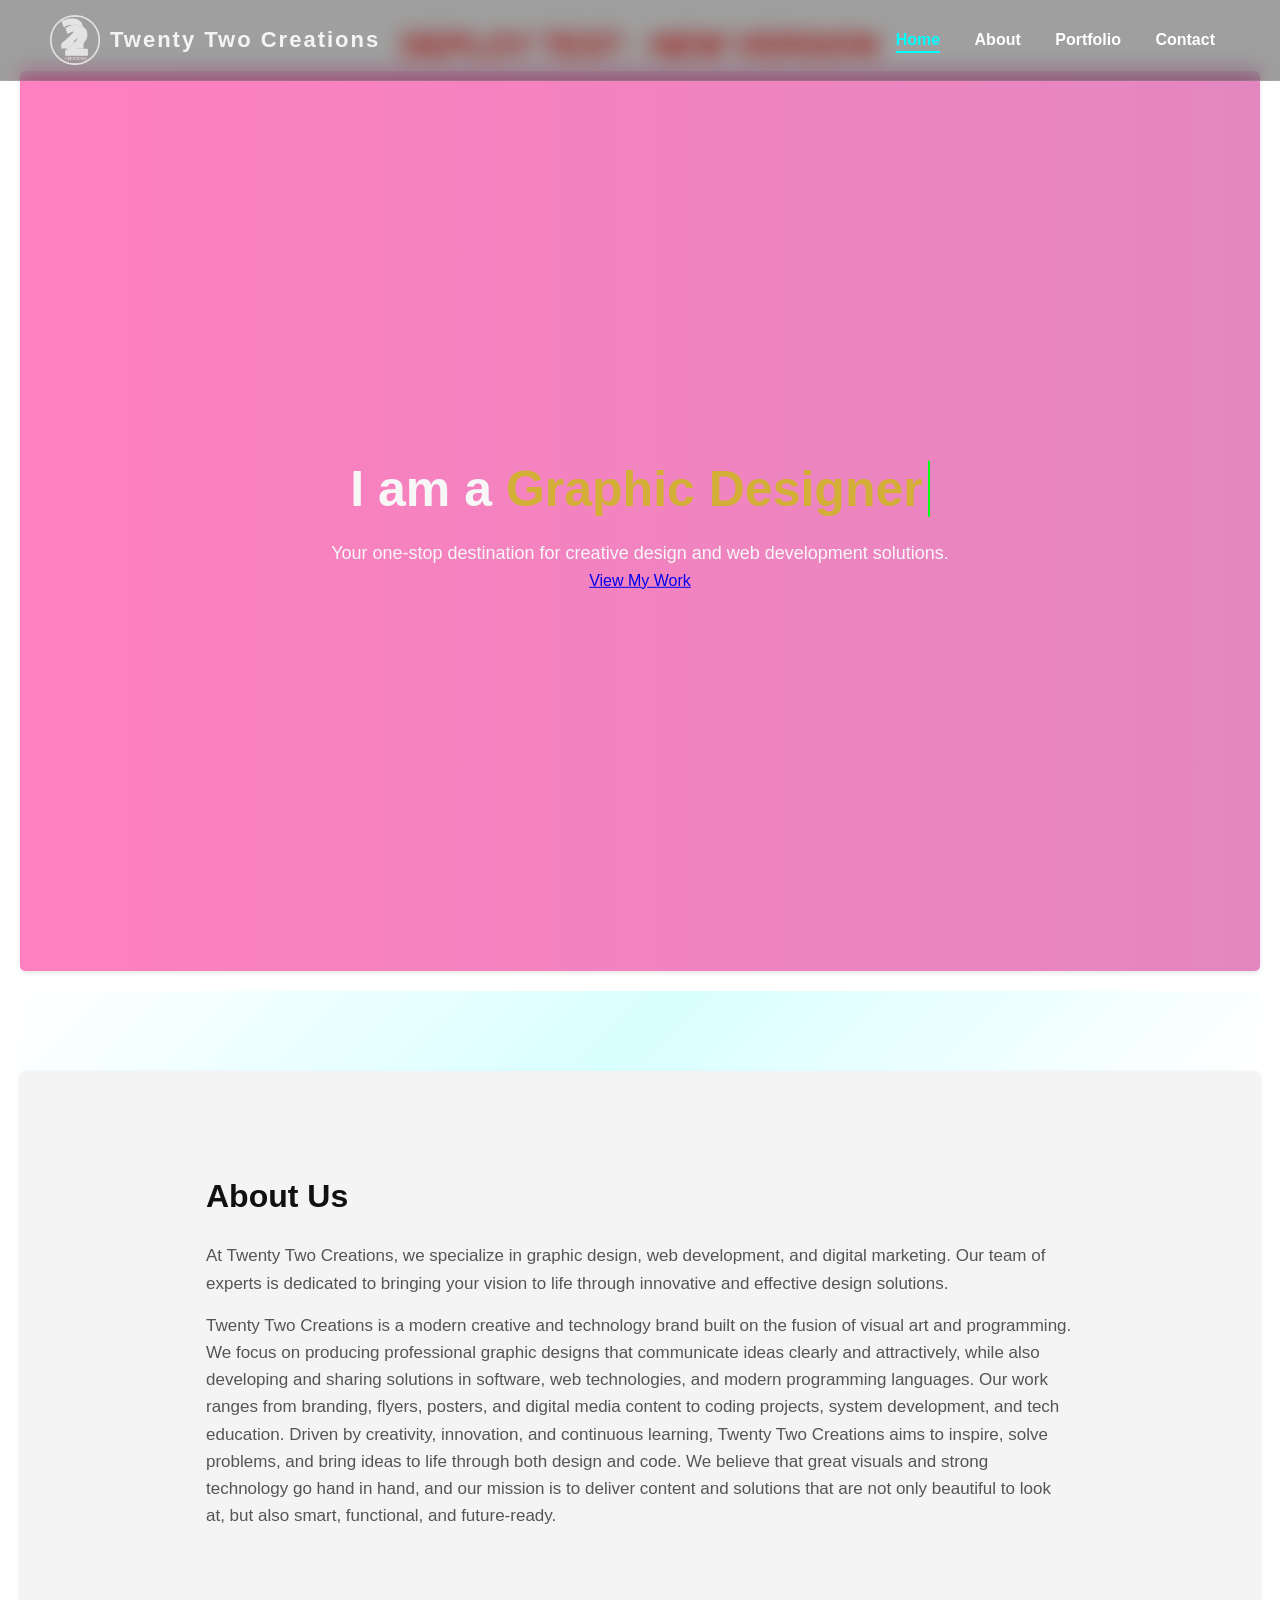
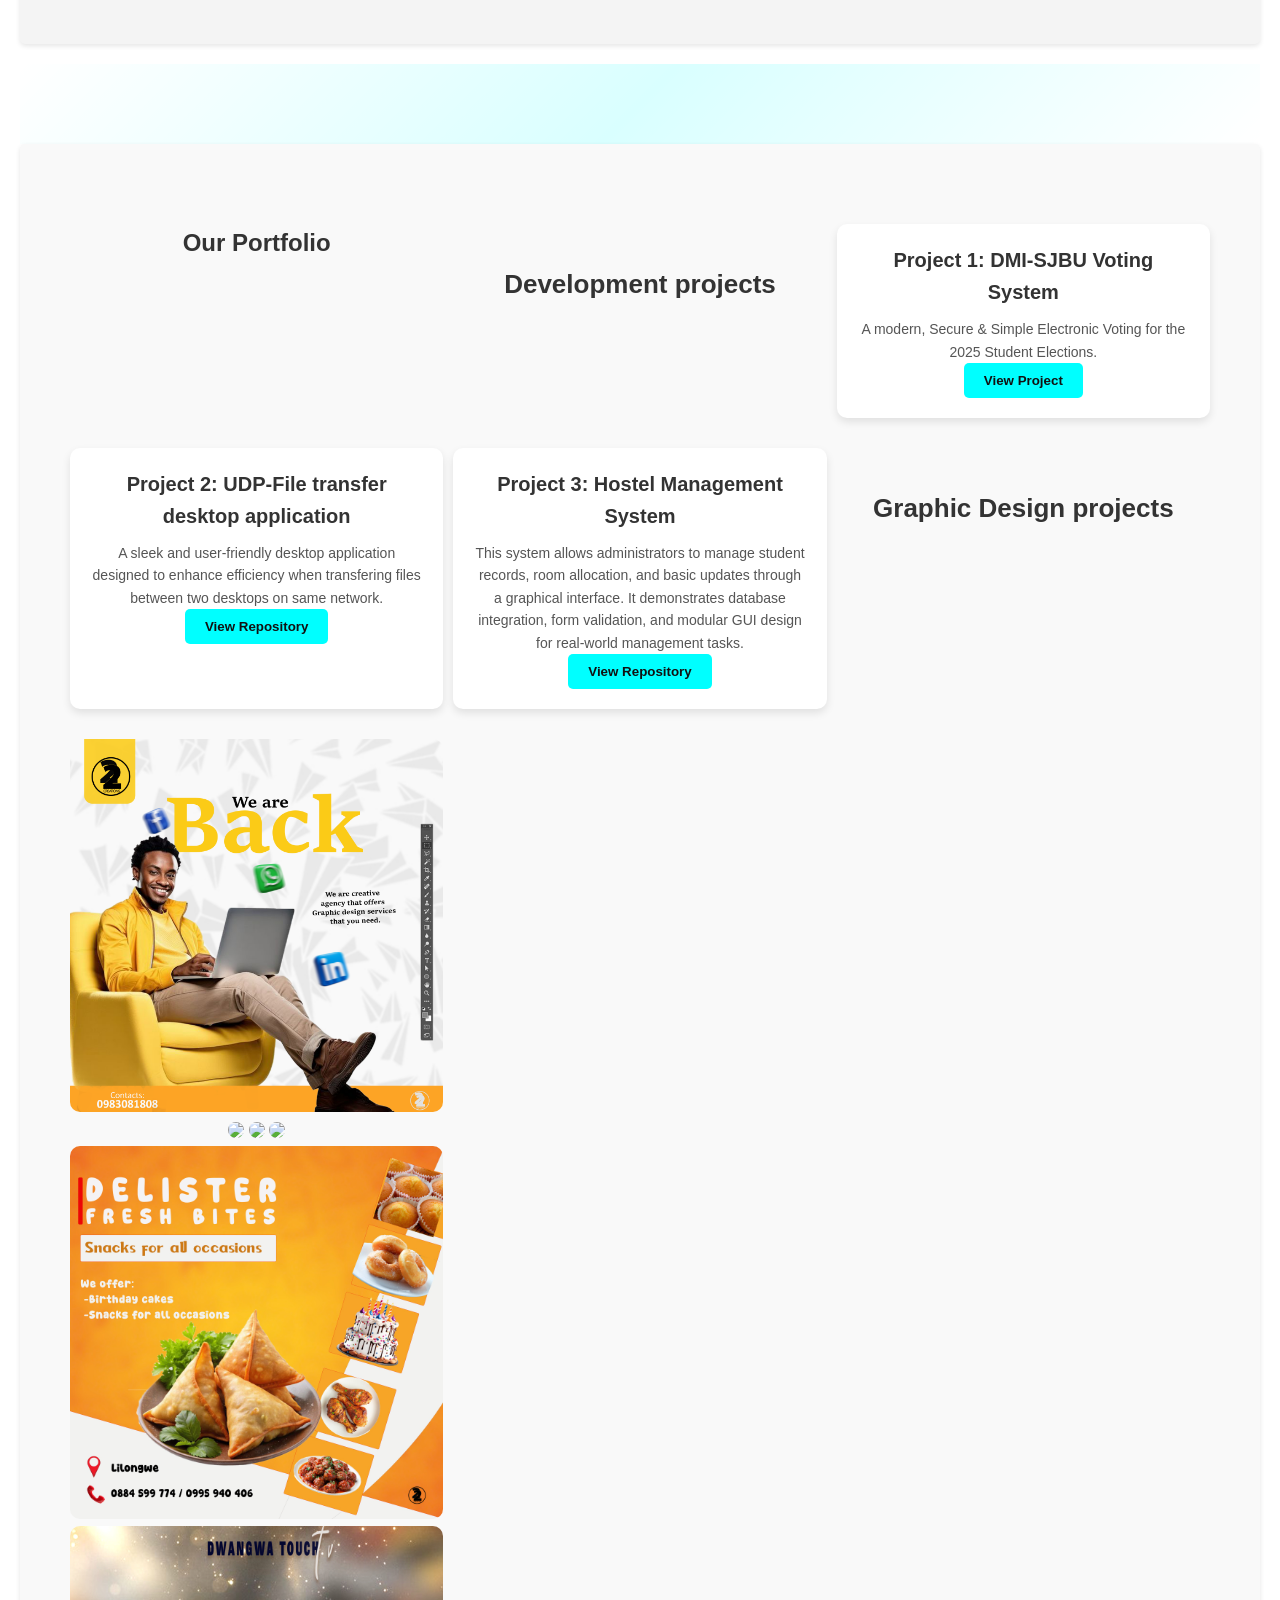
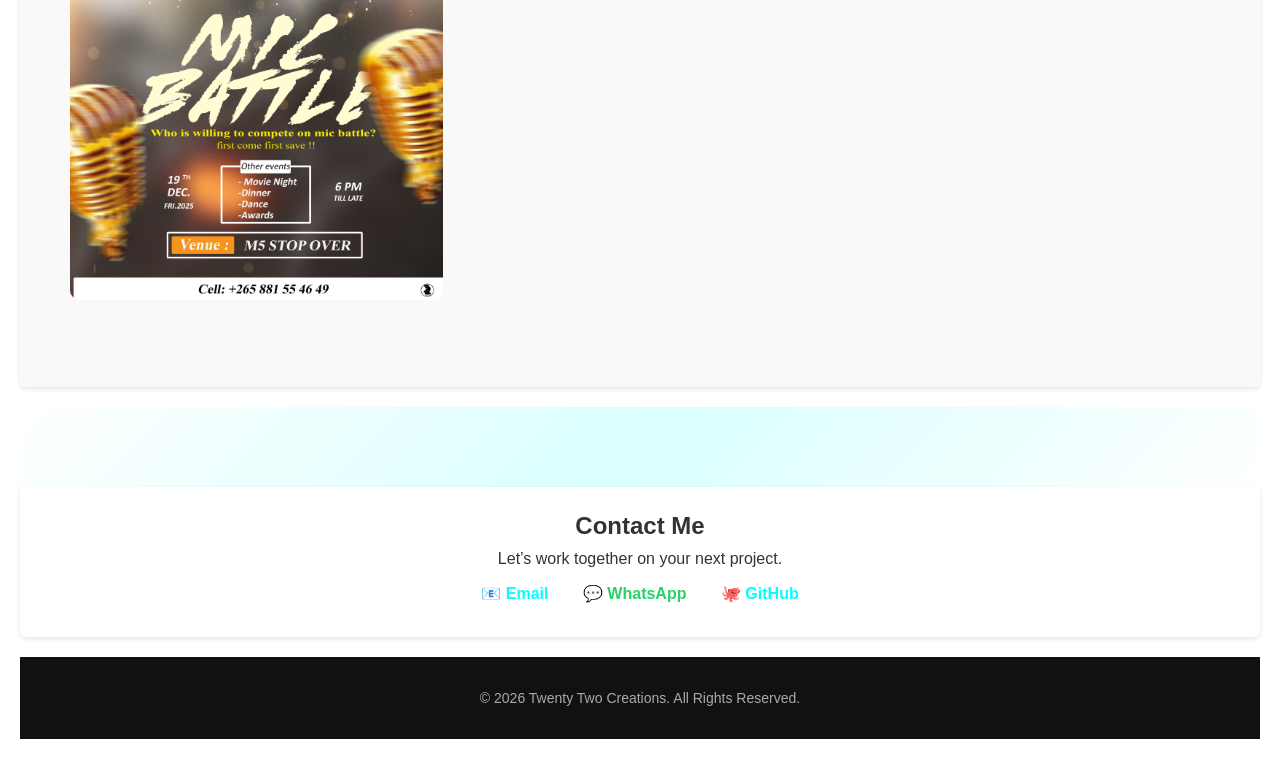
==== commit 744d090e: "DEPLOY TEST" ====
--- a/index.html
+++ b/index.html
@@ -12,6 +12,8 @@
 
 </head>
 <body>
+    <h1 style="color:red;">DEPLOY TEST - NEW VERSION</h1>
+
     <div id="loader">
     <div class="loader-content">
         <img src="Images/twentyWhite.png" alt="Logo">
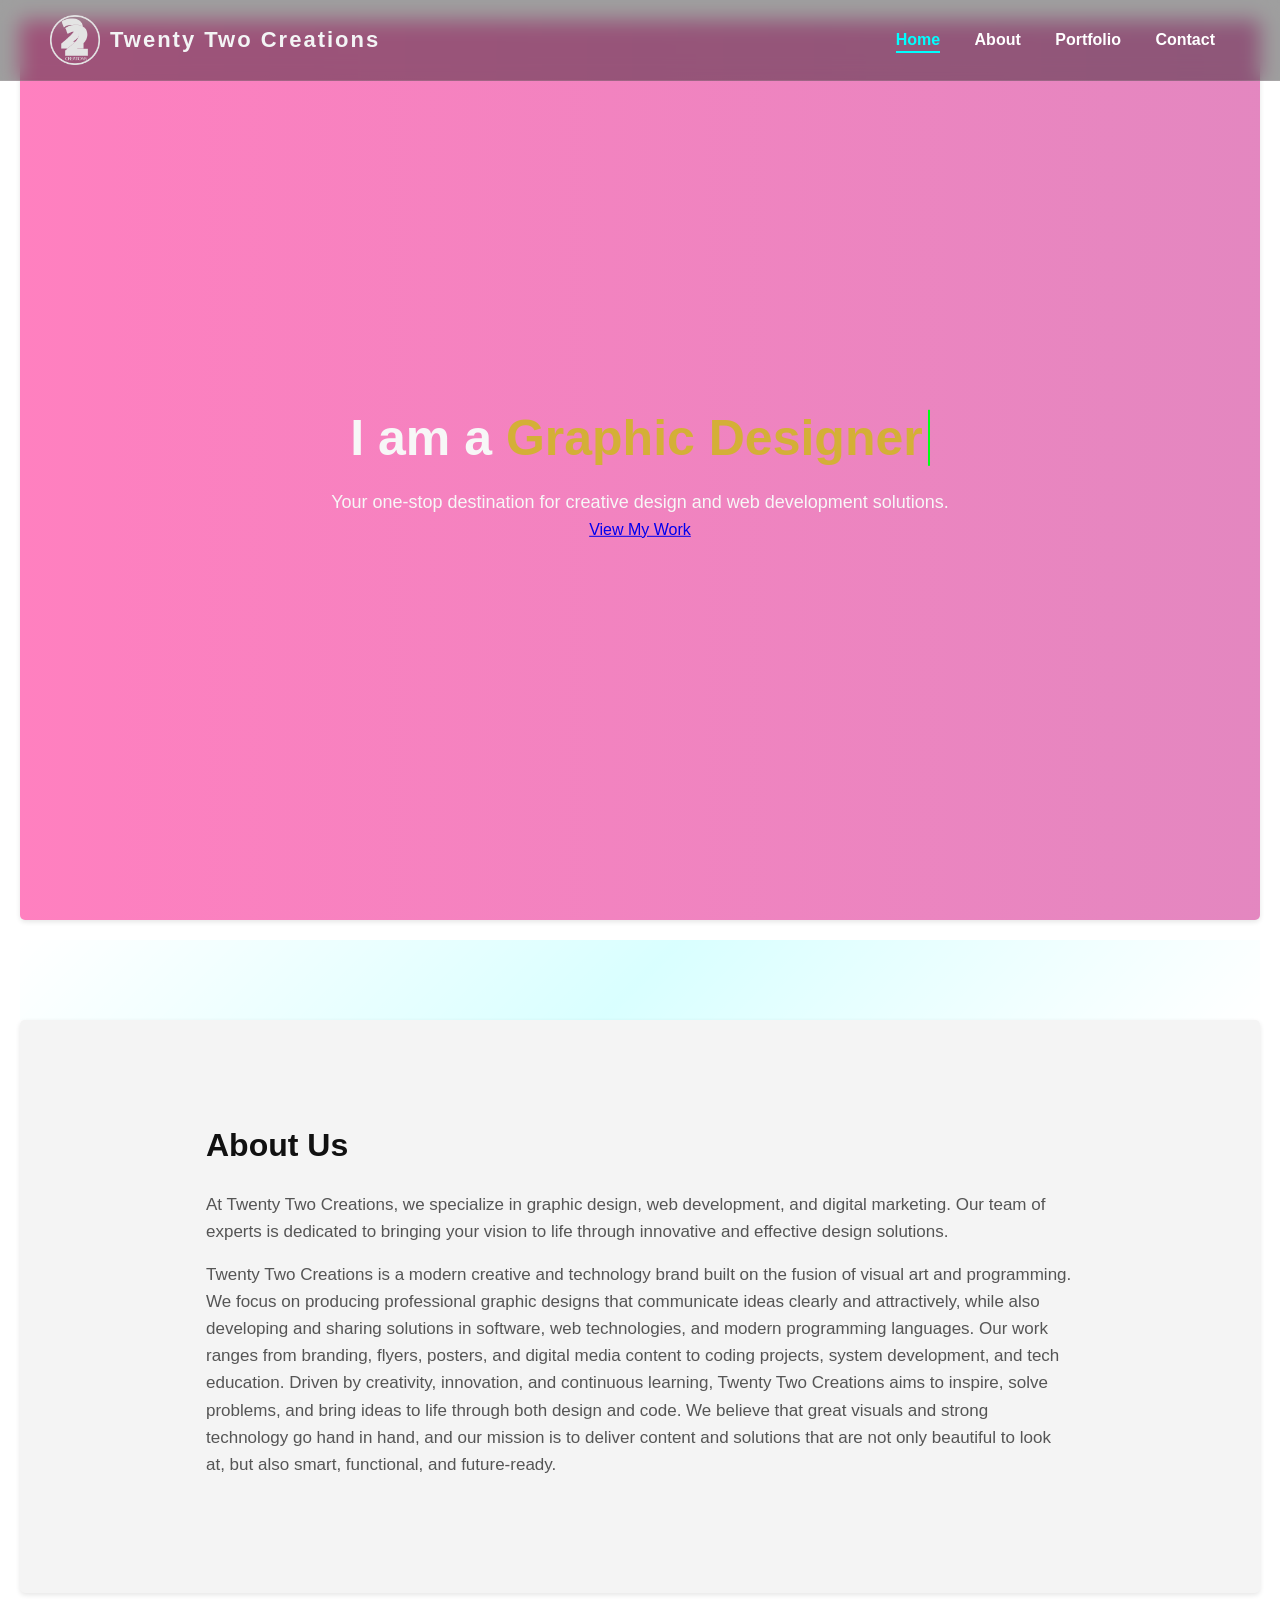
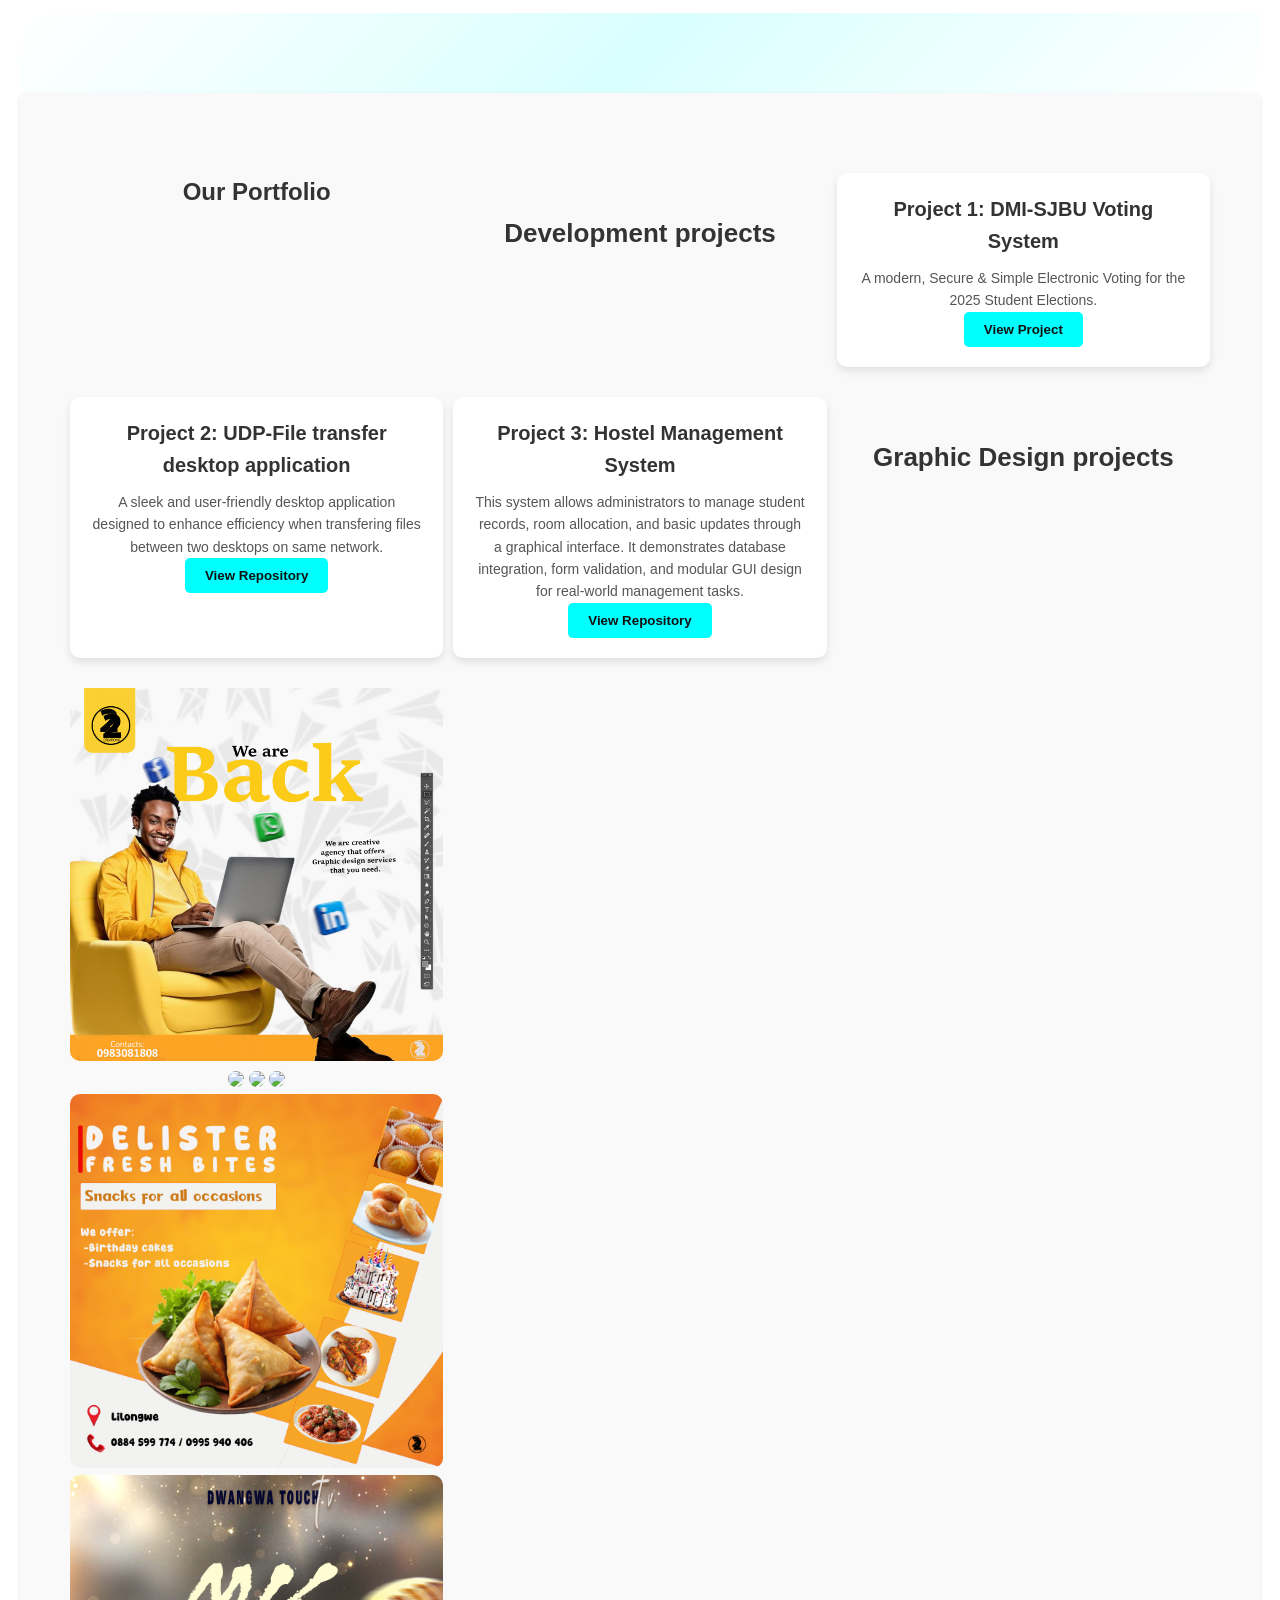
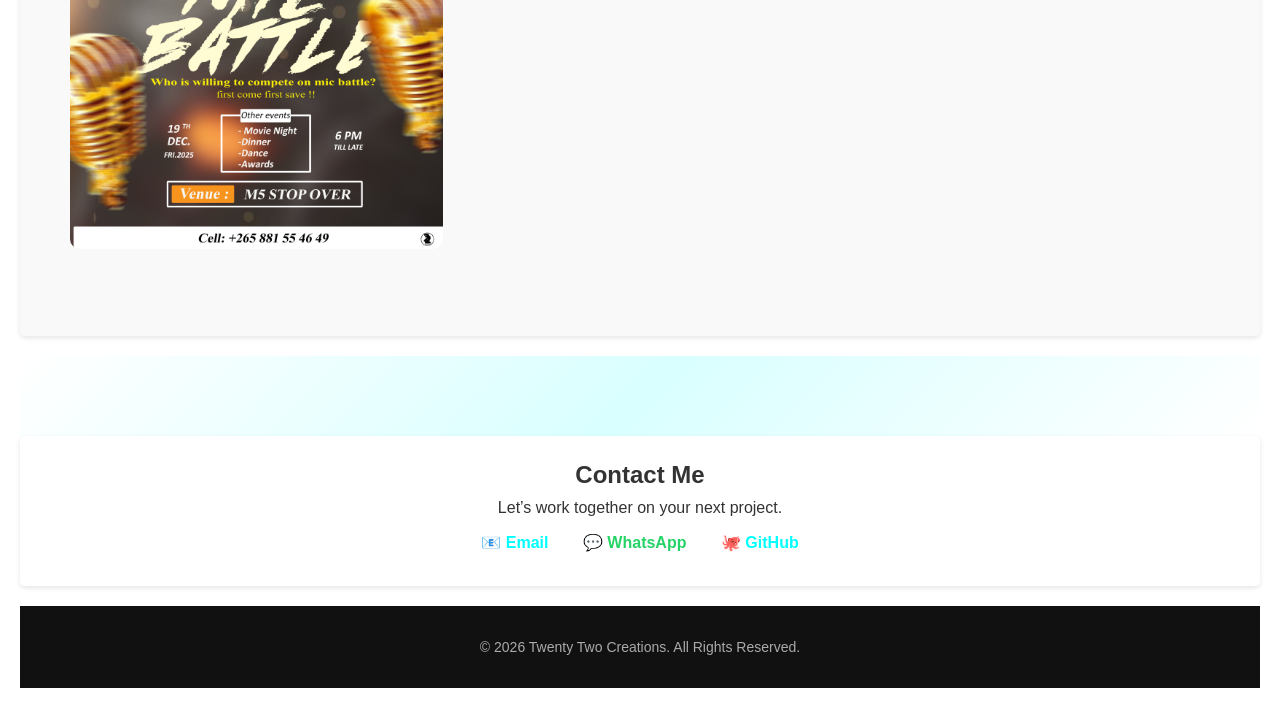
==== commit 07c971da: "Force GitHub Pages rebuild" ====
--- a/index.html
+++ b/index.html
@@ -12,7 +12,8 @@
 
 </head>
 <body>
-    <h1 style="color:red;">DEPLOY TEST - NEW VERSION</h1>
+    <!-- force rebuild -->
+
 
     <div id="loader">
     <div class="loader-content">
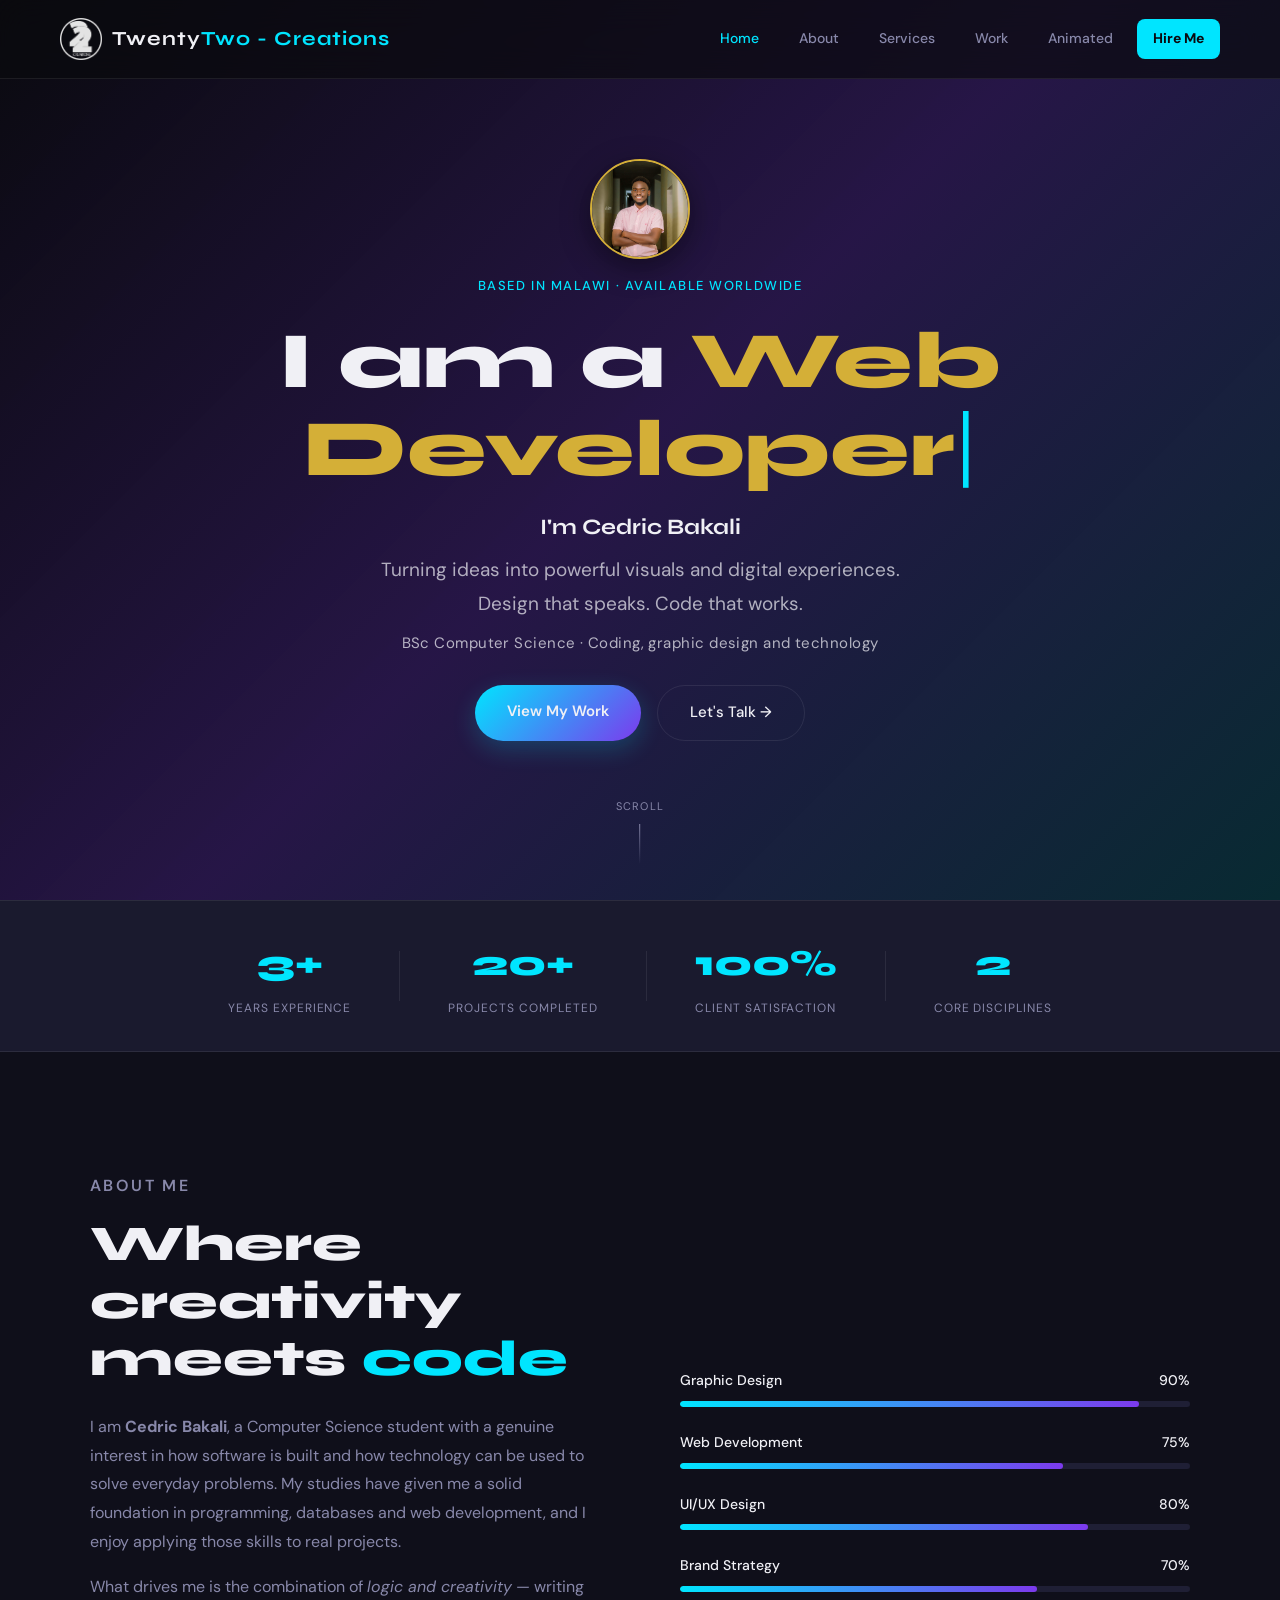
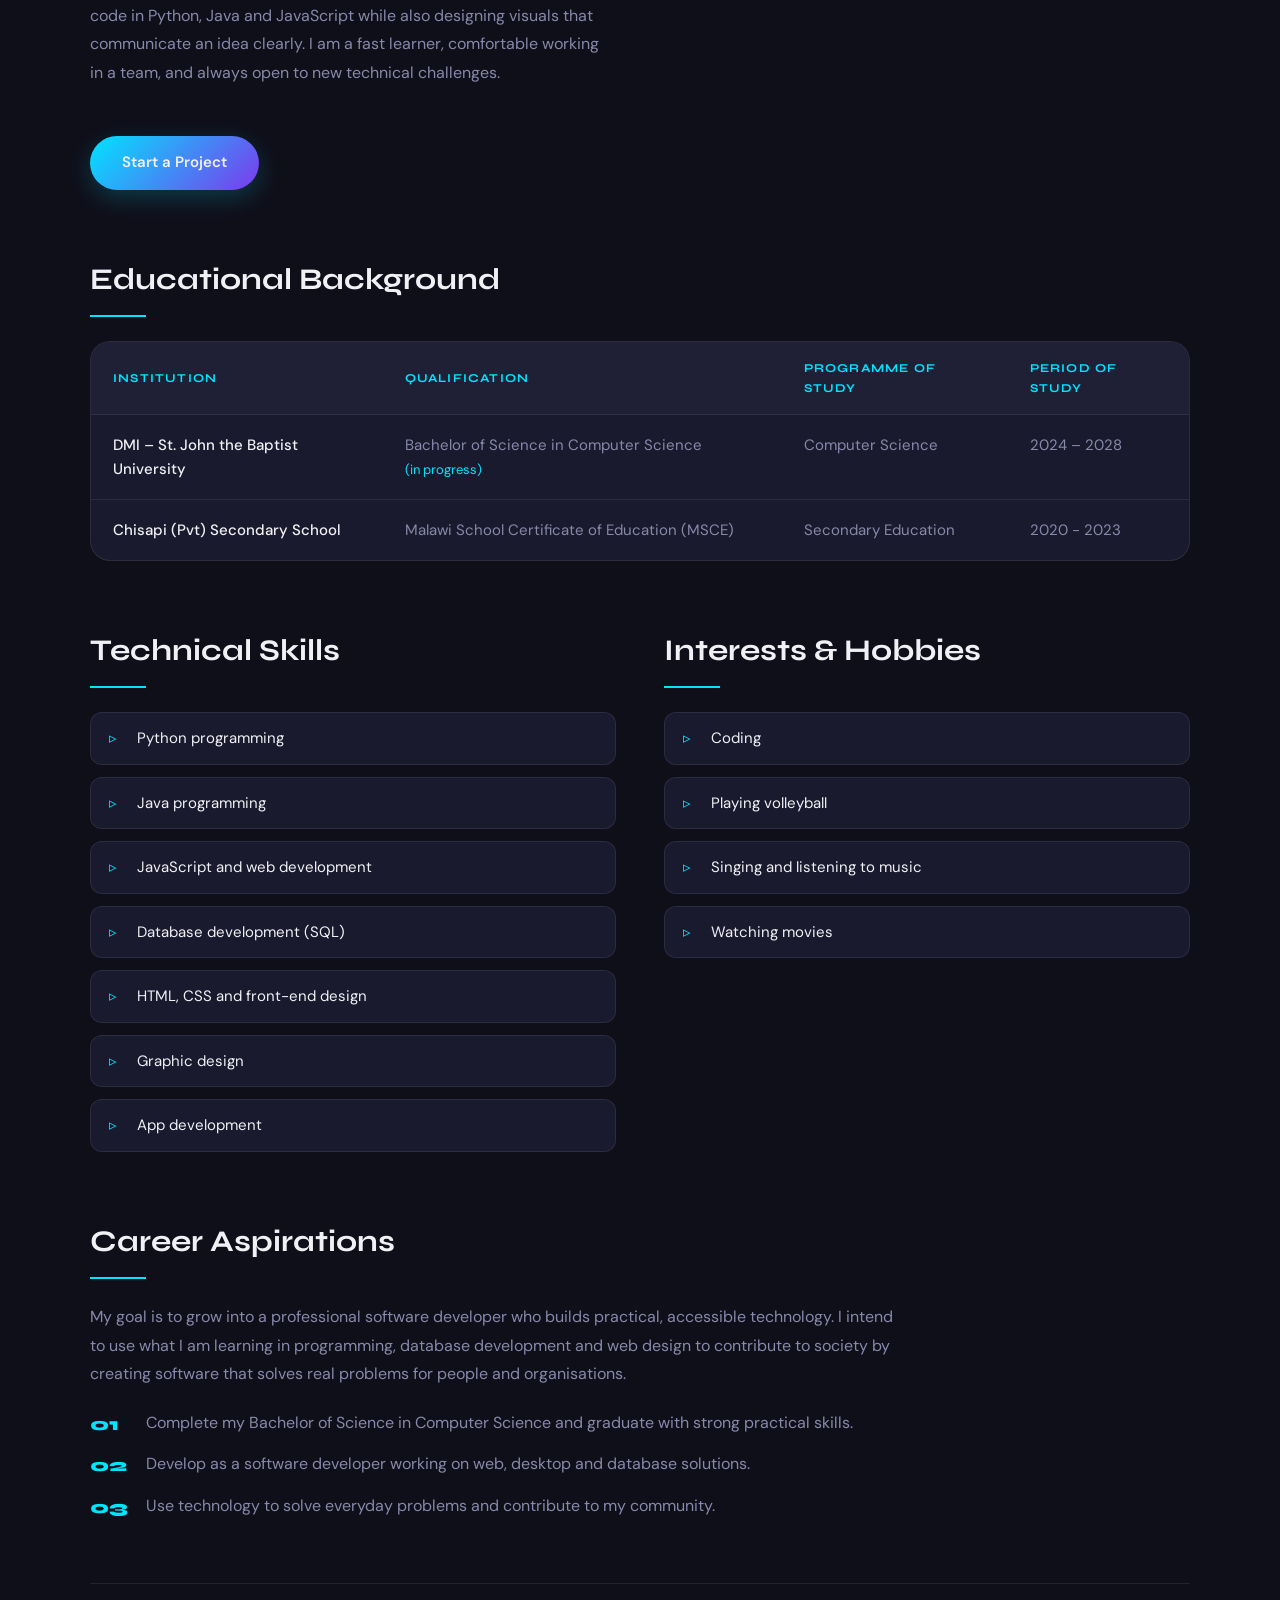
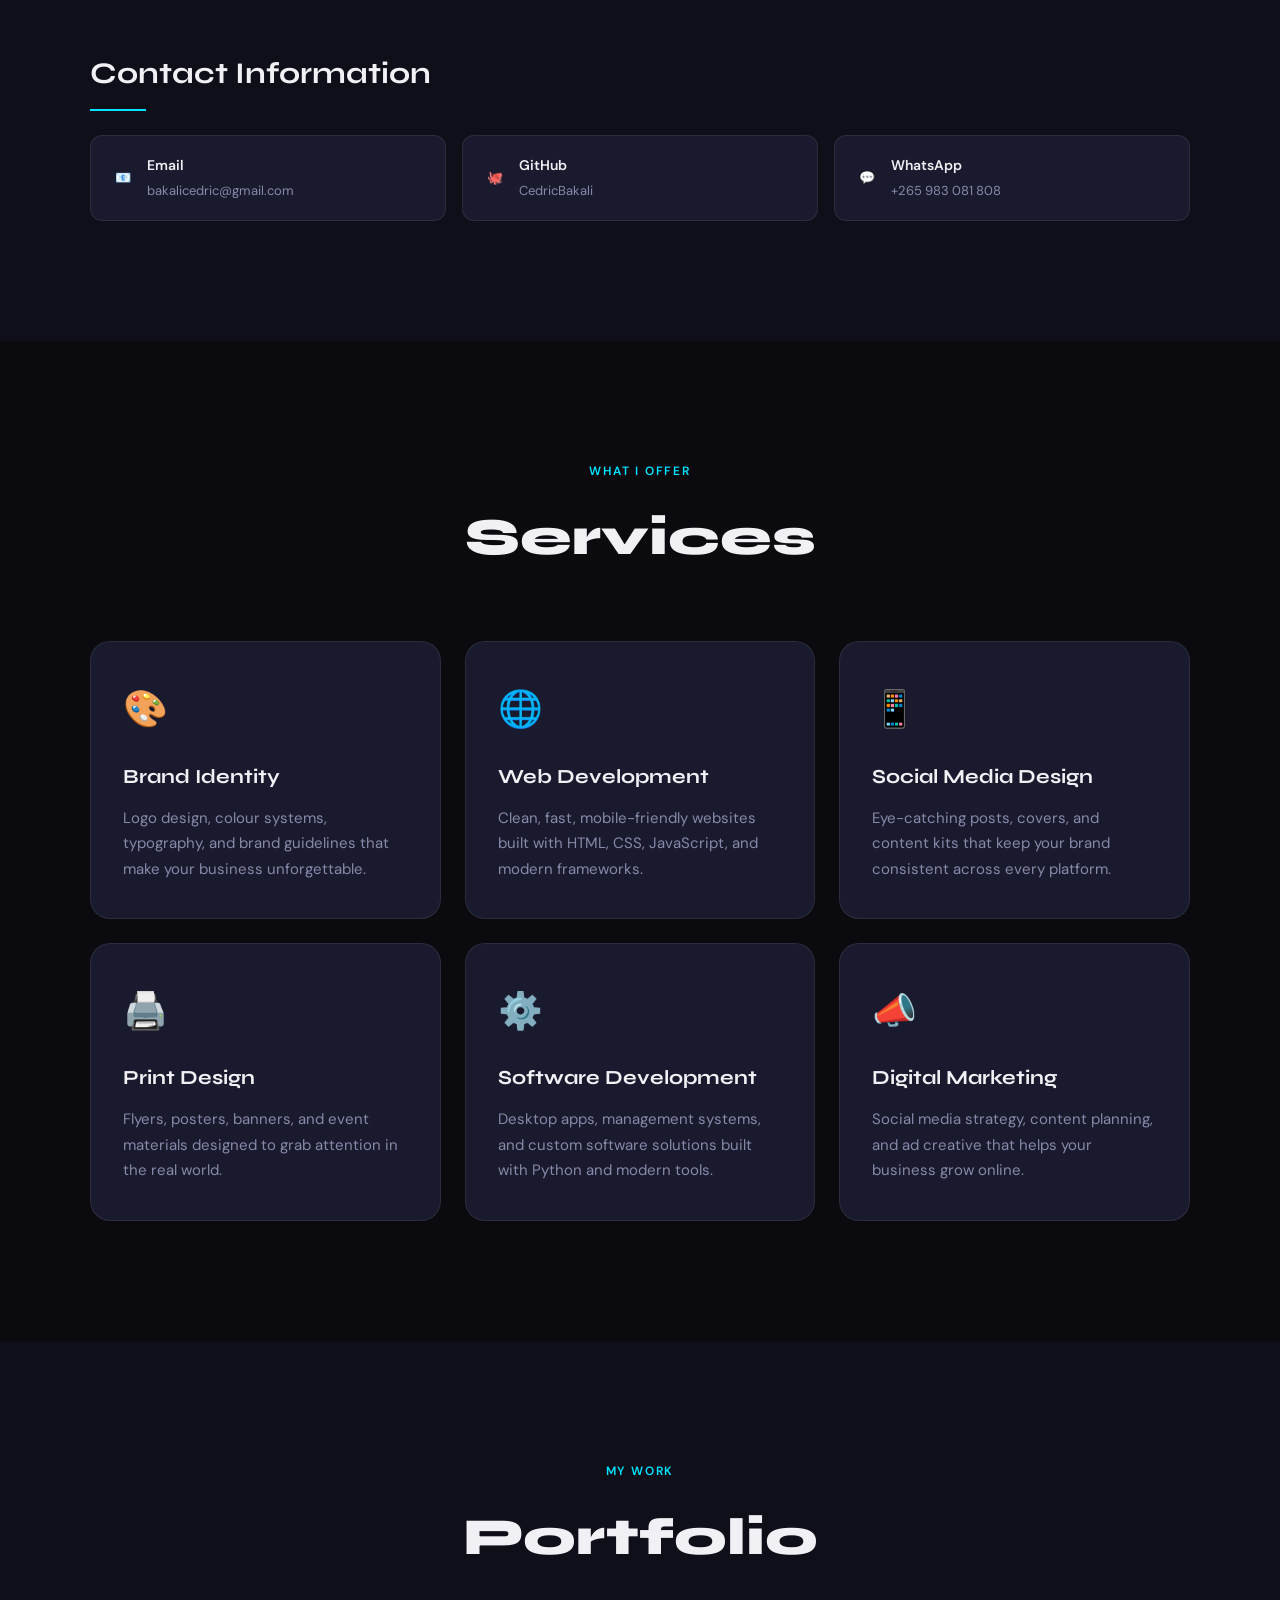
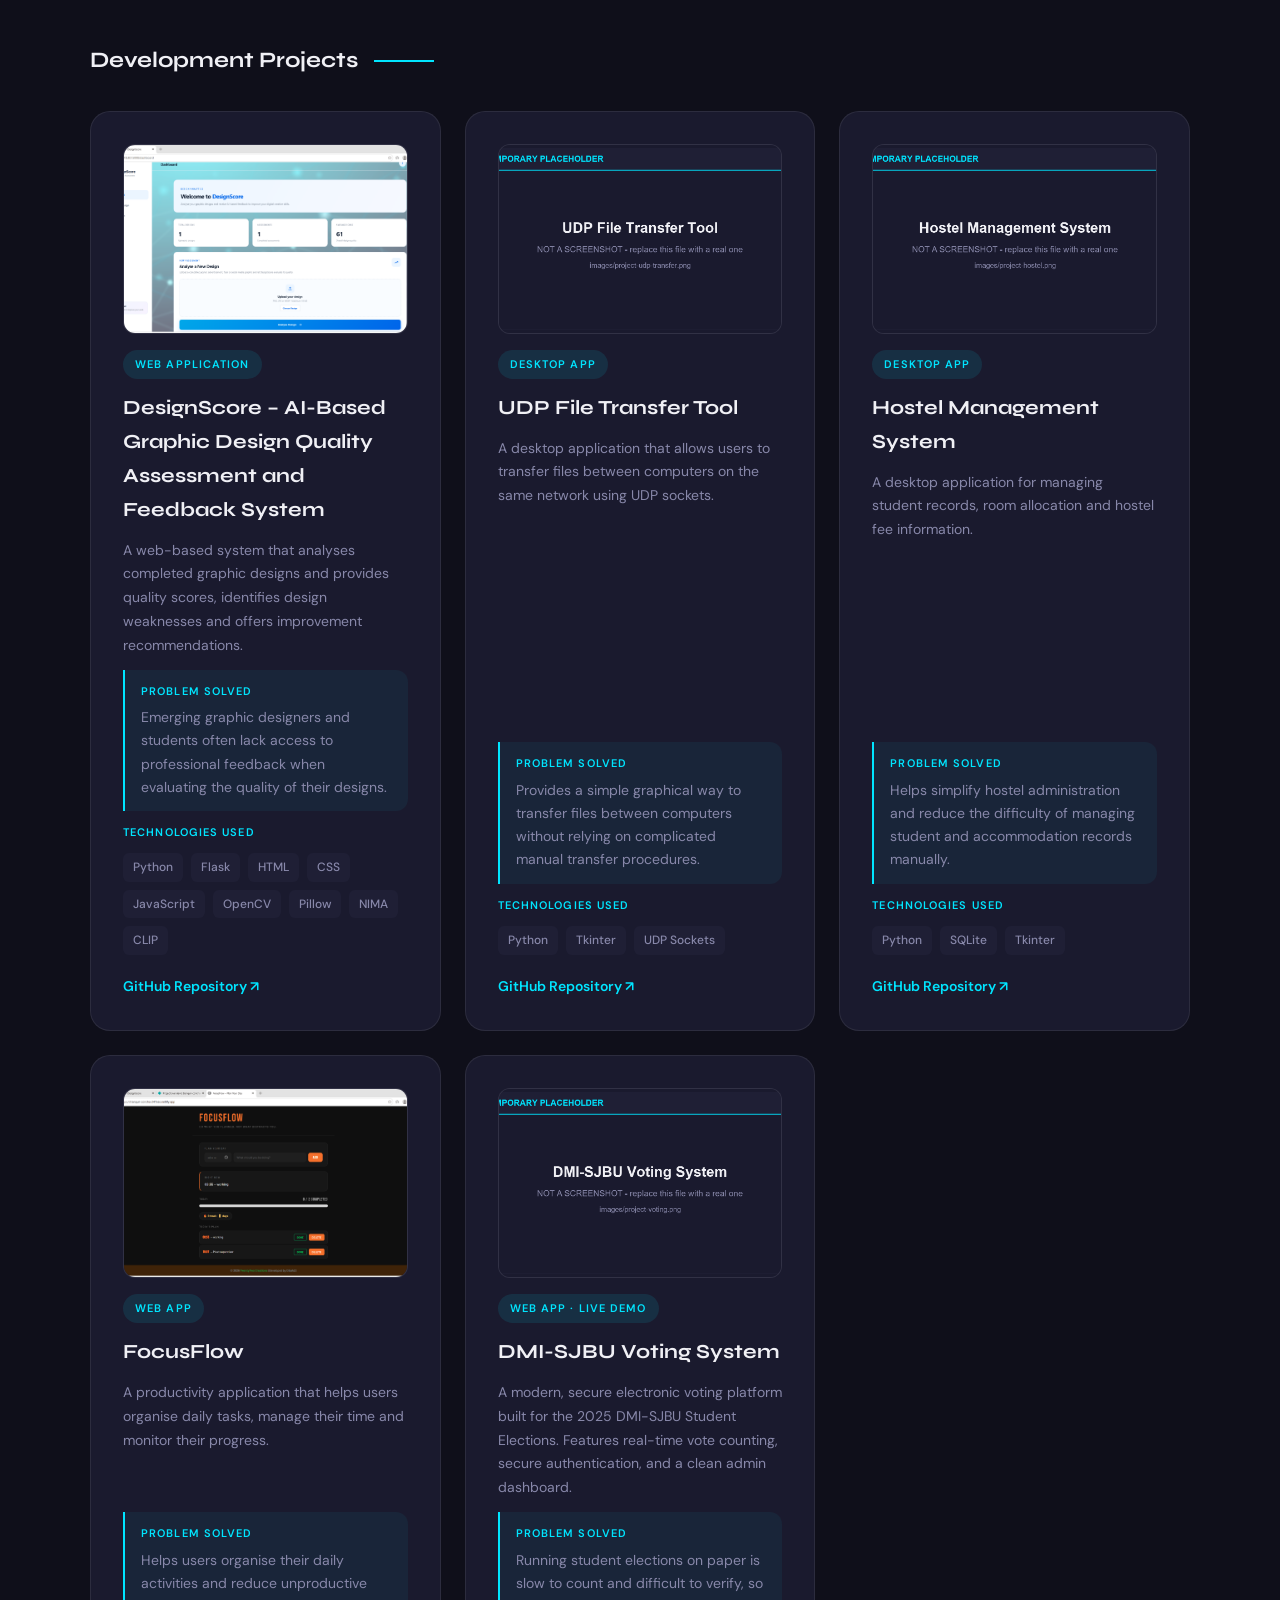
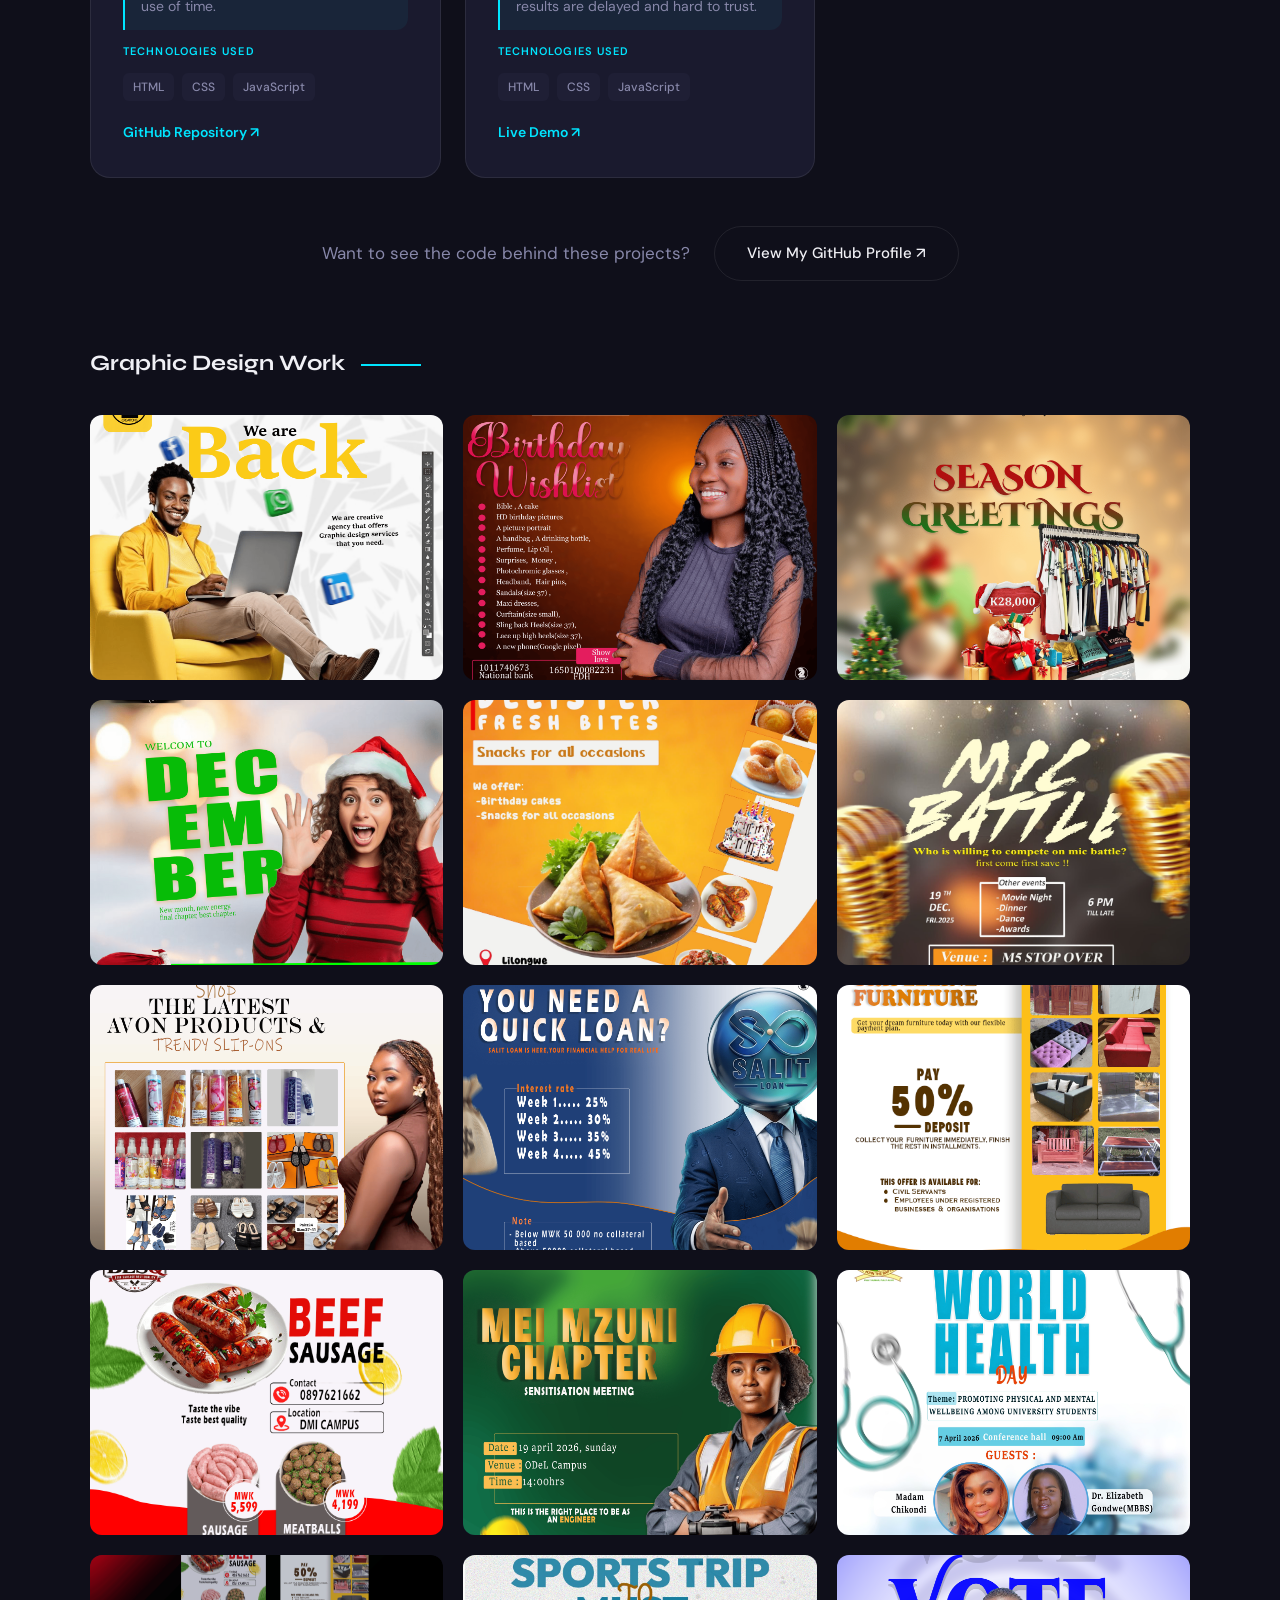
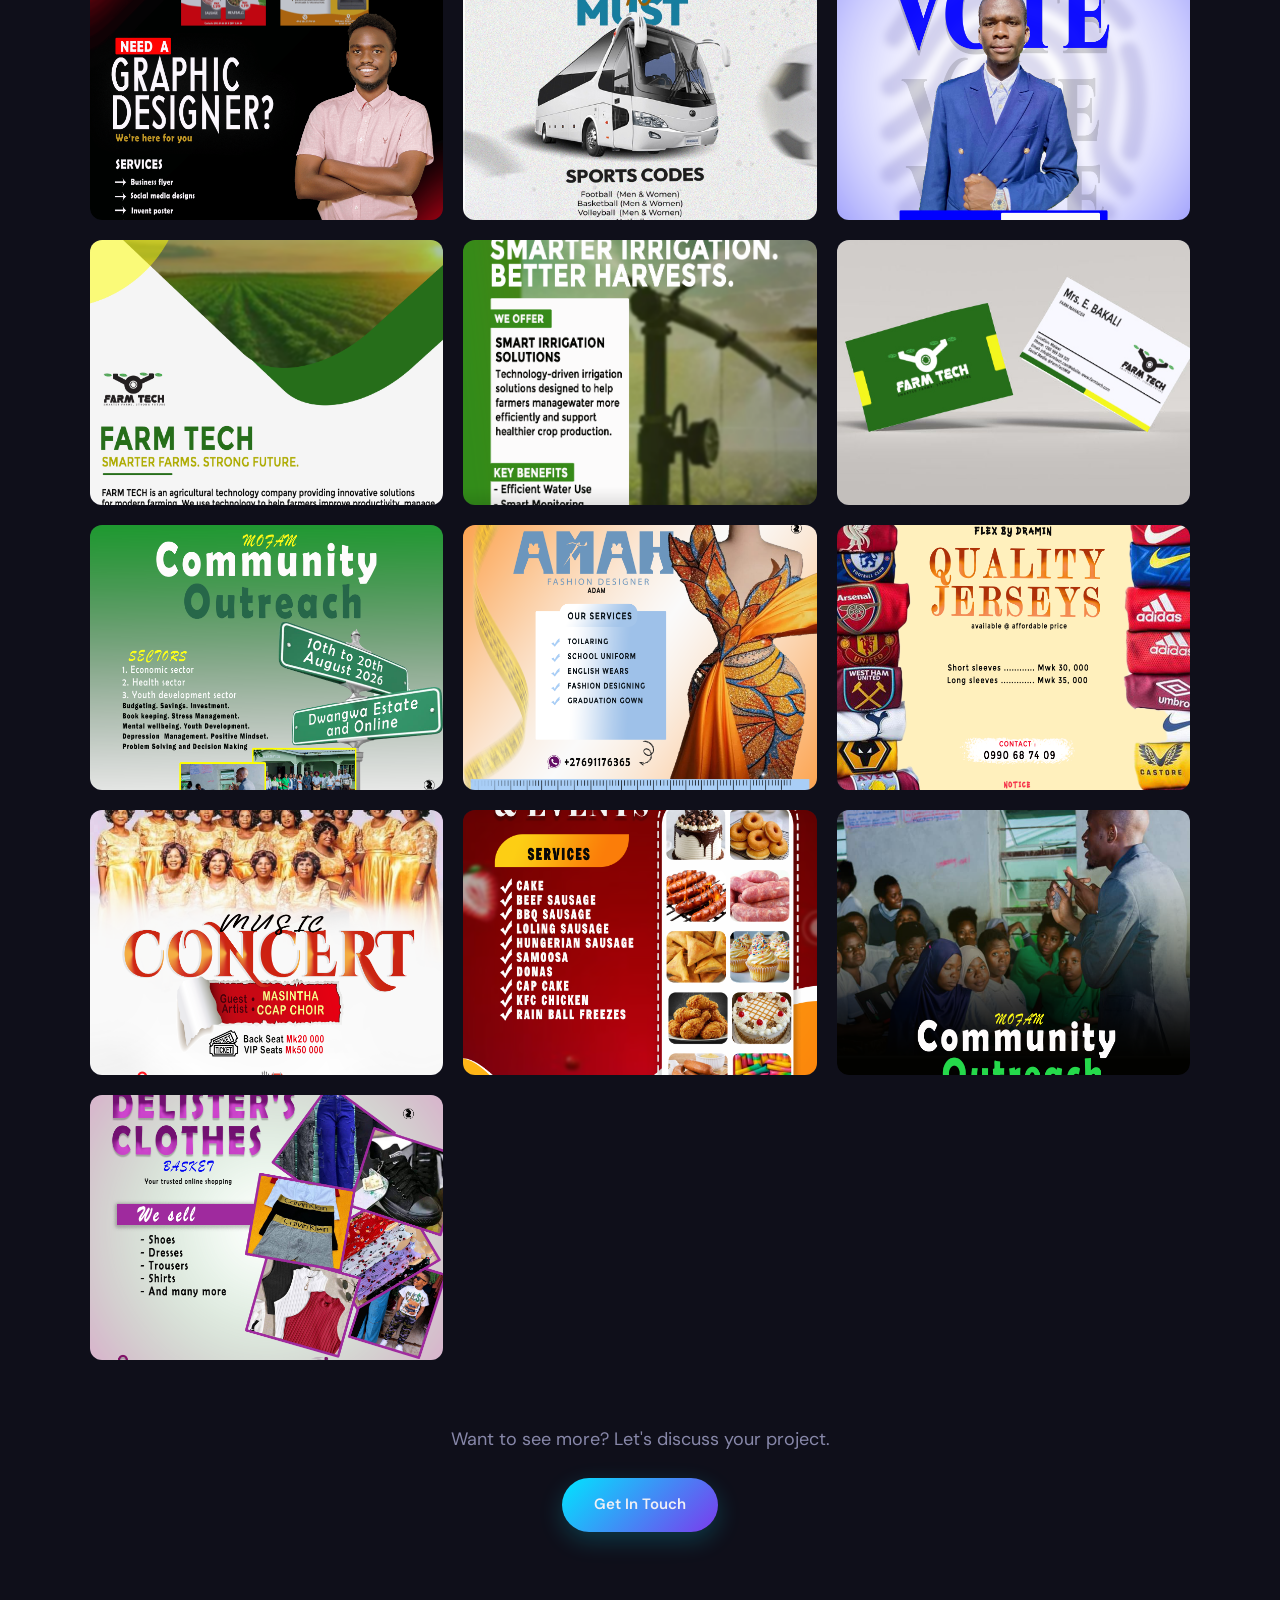
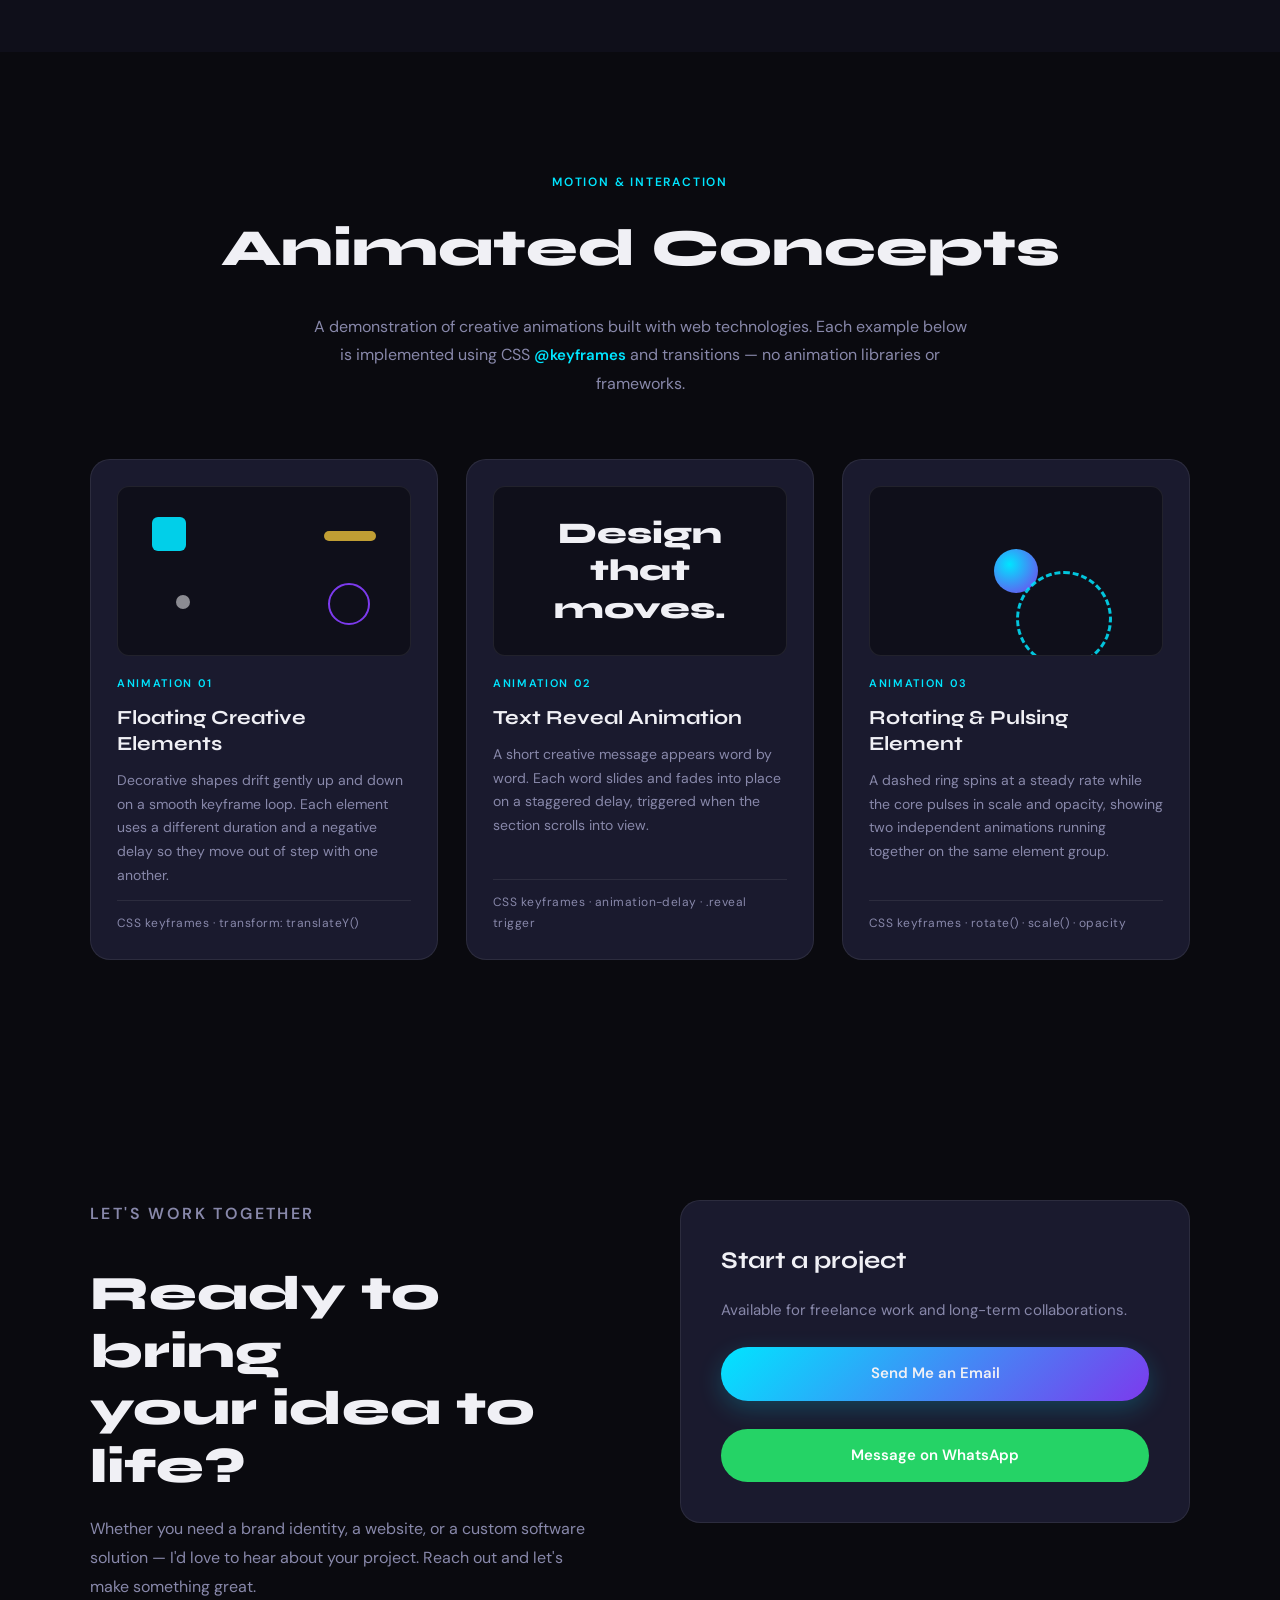
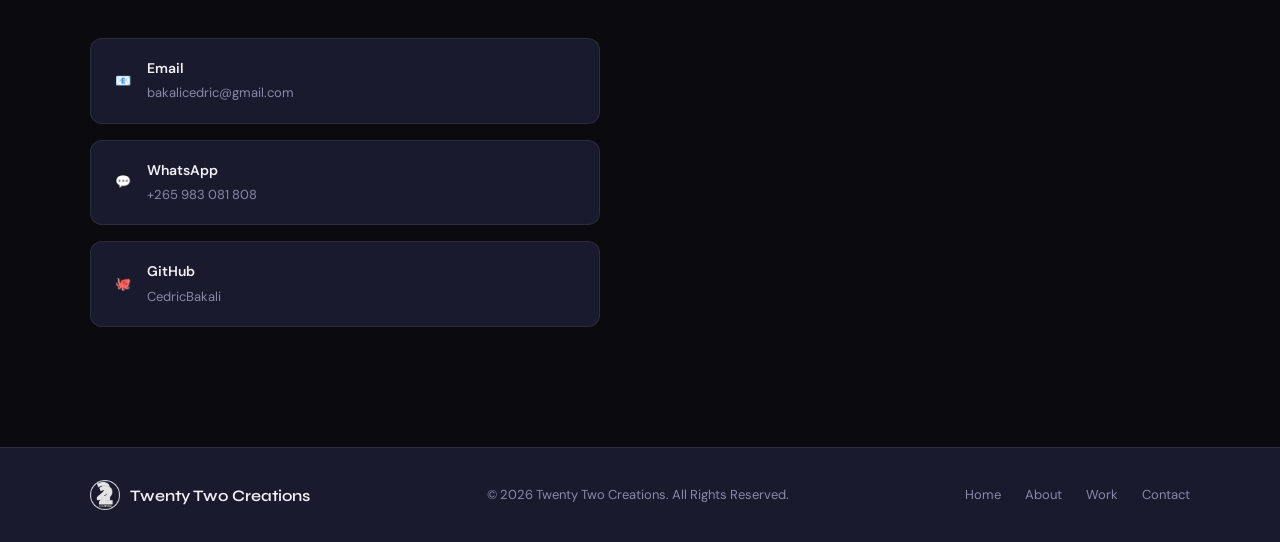
==== commit cc582036: "Rebuild portfolio at repo root for GitHub Pages and Assignment 2 Move site files out of the nested w" ====
--- a/index.html
+++ b/index.html
@@ -1,134 +1,670 @@
 <!DOCTYPE html>
 <html lang="en">
 <head>
-    <link rel="icon" type="image/png" href="images/twentyWhite.png">
-
-    <meta name="description" content="Twenty Two Creations - Graphic Design and Web Development Portfolio">
     <meta charset="UTF-8">
     <meta name="viewport" content="width=device-width, initial-scale=1.0">
-    <title>Twenty Two Creations | Graphic Design Portfolio</title>
-    <link rel="stylesheet" href="CSS/Style.css">
-    <source src="videos/hero-bg.mp4" type="video/mp4">
-
+    <meta name="description" content="Twenty Two Creations — Professional graphic design, web development, and digital branding studio based in Malawi.">
+    <title>Twenty Two Creations | Design & Development Studio</title>
+    <link rel="icon" type="image/png" href="images/twentyWhite.png">
+    <link rel="preconnect" href="https://fonts.googleapis.com">
+    <link rel="preconnect" href="https://fonts.gstatic.com" crossorigin>
+    <link href="https://fonts.googleapis.com/css2?family=Syne:wght@400;600;700;800&family=DM+Sans:ital,wght@0,300;0,400;0,500;1,300&display=swap" rel="stylesheet">
+    <link rel="stylesheet" href="css/style.css">
 </head>
 <body>
-    <!-- force rebuild -->
-
-
-    <div id="loader">
+
+<!-- PAGE LOADER -->
+<div id="loader">
     <div class="loader-content">
-        <img src="Images/twentyWhite.png" alt="Logo">
-        <p>Loading...</p>
+        <img src="images/twentyWhite.png" width="679" height="680" alt="Twenty Two Creations Logo">
+        <div class="loader-bar"><div class="loader-fill"></div></div>
     </div>
 </div>
 
-
-    <header>
-
-     <div class="brand">
-        <img src="Images/twentyWhite.png" alt="Twenty Two Creations Logo" class="logo-img">
-        <span class="logo-text">Twenty Two Creations</span>
-    </div>
-        
-        
-        <nav>
-            <a href="#hero">Home</a>
-            <a href="#about">About</a>
-            <a href="#portfolio">Portfolio</a>
-            <a href="#contact">Contact</a>
-        </nav>
-    </header>
-    <main>
-
-<section id="hero" class="reveal">
+<!-- HEADER -->
+<header id="header">
+    <div class="brand" onclick="window.scrollTo({top:0,behavior:'smooth'})">
+        <img src="images/twentyWhite.png" width="679" height="680" alt="Twenty Two Creations Logo" class="logo-img">
+        <span class="logo-text">Twenty<span class="logo-accent">Two - Creations</span></span>
+    </div>
+    <nav>
+        <a href="#hero">Home</a>
+        <a href="#about">About</a>
+        <a href="#services">Services</a>
+        <a href="#portfolio">Work</a>
+        <a href="#animated">Animated</a>
+        <a href="#contact" class="nav-cta">Hire Me</a>
+    </nav>
+    <button class="hamburger" id="hamburger" aria-label="Open menu">
+        <span></span><span></span><span></span>
+    </button>
+</header>
+
+<!-- MOBILE NAV -->
+<div class="mobile-nav" id="mobileNav">
+    <a href="#hero" class="mob-link">Home</a>
+    <a href="#about" class="mob-link">About</a>
+    <a href="#services" class="mob-link">Services</a>
+    <a href="#portfolio" class="mob-link">Work</a>
+    <a href="#animated" class="mob-link">Animated</a>
+    <a href="#contact" class="mob-link">Hire Me</a>
+</div>
+
+<main id="main-content">
+<!-- HERO -->
+<section id="hero">
     <video class="bg-video" autoplay muted loop playsinline>
         <source src="videos/hero-bg.mp4" type="video/mp4">
     </video>
-
     <div class="overlay"></div>
-
-
-    <div class="hero-content">
-        <h2>I am a <span id="typing"></span></h2>
-        <p>Your one-stop destination for creative design and web development solutions.</p>
-
-        <a href="#portfolio" class="btn">View My Work</a>
+    <div class="hero-content reveal">
+        <img src="images/personal.jpg" alt="Portrait of Cedric Bakali" class="hero-photo" width="100" height="100">
+        <p class="hero-eyebrow">Based in Malawi · Available Worldwide</p>
+        <h1>I am a <span id="typing"></span><span class="cursor">|</span></h1>
+        <p class="hero-name">I'm <u>Cedric Bakali</u></p>
+        <p class="hero-sub">Turning ideas into powerful visuals and digital experiences.<br>Design that speaks. Code that works.</p>
+        <p class="hero-meta">BSc Computer Science &middot; Coding, graphic design and technology</p>
+        <div class="hero-actions">
+            <a href="#portfolio" class="btn-primary">View My Work</a>
+            <a href="#contact" class="btn-ghost">Let's Talk →</a>
+        </div>
+    </div>
+    <div class="hero-scroll-hint">
+        <span>Scroll</span>
+        <div class="scroll-line"></div>
     </div>
 </section>
 
+<!-- STATS STRIP -->
+<div class="stats-strip reveal">
+    <div class="stat"><span class="stat-num">3+</span><span class="stat-label">Years Experience</span></div>
+    <div class="stat-divider"></div>
+    <div class="stat"><span class="stat-num">20+</span><span class="stat-label">Projects Completed</span></div>
+    <div class="stat-divider"></div>
+    <div class="stat"><span class="stat-num">100%</span><span class="stat-label">Client Satisfaction</span></div>
+    <div class="stat-divider"></div>
+    <div class="stat"><span class="stat-num">2</span><span class="stat-label">Core Disciplines</span></div>
+</div>
+
+<!-- ABOUT -->
+<section id="about">
+    <div class="about-inner reveal">
+        <div class="about-text">
+            <p class="section-label">About Me</p>
+            <h2>Where creativity<br>meets <em>code</em></h2>
+            <p>I am <strong>Cedric Bakali</strong>, a Computer Science student with a genuine interest in how software is built and how technology can be used to solve everyday problems. My studies have given me a solid foundation in programming, databases and web development, and I enjoy applying those skills to real projects.</p>
+            <p>What drives me is the combination of <em>logic and creativity</em> — writing code in Python, Java and JavaScript while also designing visuals that communicate an idea clearly. I am a fast learner, comfortable working in a team, and always open to new technical challenges.</p>
+            <a href="#contact" class="btn-primary" style="margin-top:2rem;display:inline-block;">Start a Project</a>
+        </div>
+        <div class="about-skills">
+            <div class="skill-item">
+                <div class="skill-label"><span>Graphic Design</span><span>90%</span></div>
+                <div class="skill-bar"><div class="skill-fill" data-width="90"></div></div>
+            </div>
+            <div class="skill-item">
+                <div class="skill-label"><span>Web Development</span><span>75%</span></div>
+                <div class="skill-bar"><div class="skill-fill" data-width="75"></div></div>
+            </div>
+            <div class="skill-item">
+                <div class="skill-label"><span>UI/UX Design</span><span>80%</span></div>
+                <div class="skill-bar"><div class="skill-fill" data-width="80"></div></div>
+            </div>
+            <div class="skill-item">
+                <div class="skill-label"><span>Brand Strategy</span><span>70%</span></div>
+                <div class="skill-bar"><div class="skill-fill" data-width="70"></div></div>
+            </div>
+        </div>
+    </div>
+
+    <!-- B. EDUCATIONAL BACKGROUND -->
+    <div class="about-block reveal">
+        <h3>Educational Background</h3>
+        <div class="table-wrap">
+            <table class="edu-table">
+                <thead>
+                    <tr>
+                        <th scope="col">Institution</th>
+                        <th scope="col">Qualification</th>
+                        <th scope="col">Programme of Study</th>
+                        <th scope="col">Period of Study</th>
+                    </tr>
+                </thead>
+                <tbody>
+                    <tr>
+                        <td data-label="Institution">DMI – St. John the Baptist University</td>
+                        <td data-label="Qualification">Bachelor of Science in Computer Science <em>(in progress)</em></td>
+                        <td data-label="Programme">Computer Science</td>
+                        <td data-label="Period">2024 – 2028</td>
+                    </tr>
+                    <tr>
+                        <td data-label="Institution">Chisapi (Pvt) Secondary School</td>
+                        <td data-label="Qualification">Malawi School Certificate of Education (MSCE)</td>
+                        <td data-label="Programme">Secondary Education</td>
+                        <td data-label="Period">2020 - 2023</td>
+                    </tr>
+                </tbody>
+            </table>
+        </div>
+    </div>
+
+    <!-- C + D. SKILLS AND INTERESTS -->
+    <div class="about-grid reveal">
+        <div class="about-block">
+            <h3>Technical Skills</h3>
+            <ul class="skills-list">
+                <li>Python programming</li>
+                <li>Java programming</li>
+                <li>JavaScript and web development</li>
+                <li>Database development (SQL)</li>
+                <li>HTML, CSS and front-end design</li>
+                <li>Graphic design</li>
+                <li>App development</li>
+            </ul>
+        </div>
+        <div class="about-block">
+            <h3>Interests &amp; Hobbies</h3>
+            <ul class="hobby-list">
+                <li>Coding</li>
+                <li>Playing volleyball</li>
+                <li>Singing and listening to music</li>
+                <li>Watching movies</li>
+            </ul>
+        </div>
+    </div>
+
+    <!-- E. CAREER ASPIRATIONS -->
+    <div class="about-block reveal">
+        <h3>Career Aspirations</h3>
+        <p>My goal is to grow into a professional software developer who builds practical, accessible technology. I intend to use what I am learning in programming, database development and web design to contribute to society by creating software that solves real problems for people and organisations.</p>
+        <ol class="career-list">
+            <li>Complete my Bachelor of Science in Computer Science and graduate with strong practical skills.</li>
+            <li>Develop as a software developer working on web, desktop and database solutions.</li>
+            <li>Use technology to solve everyday problems and contribute to my community.</li>
+        </ol>
+    </div>
+
+    <hr class="about-divider">
+
+    <!-- F. CONTACT INFORMATION -->
+    <div class="about-block about-contact reveal">
+        <h3>Contact Information</h3>
+        <div class="contact-links">
+            <a href="mailto:bakalicedric@gmail.com" class="contact-item">
+                <span class="contact-icon">📧</span>
+                <div>
+                    <strong>Email</strong>
+                    <span>bakalicedric@gmail.com</span>
+                </div>
+            </a>
+            <a href="https://github.com/CedricBakali" target="_blank" rel="noopener" class="contact-item">
+                <span class="contact-icon">🐙</span>
+                <div>
+                    <strong>GitHub</strong>
+                    <span>CedricBakali</span>
+                </div>
+            </a>
+            <a href="https://wa.me/265983081808" target="_blank" rel="noopener" class="contact-item">
+                <span class="contact-icon">💬</span>
+                <div>
+                    <strong>WhatsApp</strong>
+                    <span>+265 983 081 808</span>
+                </div>
+            </a>
+        </div>
+    </div>
+</section>
+
+<!-- SERVICES -->
+<section id="services">
+    <div class="section-header reveal">
+        <p class="section-label">What I Offer</p>
+        <h2>Services</h2>
+    </div>
+    <div class="services-grid reveal">
+        <div class="service-card">
+            <div class="service-icon">🎨</div>
+            <h3>Brand Identity</h3>
+            <p>Logo design, colour systems, typography, and brand guidelines that make your business unforgettable.</p>
+        </div>
+        <div class="service-card">
+            <div class="service-icon">🌐</div>
+            <h3>Web Development</h3>
+            <p>Clean, fast, mobile-friendly websites built with HTML, CSS, JavaScript, and modern frameworks.</p>
+        </div>
+        <div class="service-card">
+            <div class="service-icon">📱</div>
+            <h3>Social Media Design</h3>
+            <p>Eye-catching posts, covers, and content kits that keep your brand consistent across every platform.</p>
+        </div>
+        <div class="service-card">
+            <div class="service-icon">🖨️</div>
+            <h3>Print Design</h3>
+            <p>Flyers, posters, banners, and event materials designed to grab attention in the real world.</p>
+        </div>
+        <div class="service-card">
+            <div class="service-icon">⚙️</div>
+            <h3>Software Development</h3>
+            <p>Desktop apps, management systems, and custom software solutions built with Python and modern tools.</p>
+        </div>
+        <div class="service-card">
+            <div class="service-icon">📣</div>
+            <h3>Digital Marketing</h3>
+            <p>Social media strategy, content planning, and ad creative that helps your business grow online.</p>
+        </div>
+    </div>
+</section>
+
+<!-- PORTFOLIO -->
+<section id="portfolio">
+    <div class="section-header reveal">
+        <p class="section-label">My Work</p>
+        <h2>Portfolio</h2>
+    </div>
+
+    <!-- Dev Projects -->
+    <div class="portfolio-category reveal">
+        <h3 class="portfolio-title"><span>Development Projects</span></h3>
+    </div>
+    <div class="dev-grid reveal">
+
+        <div class="project-card">
+            <a href="https://github.com/CedricBakali/AN-AI-BASED-GRAPHIC-DESIGN-QUALITY-ASSESMENT-AND-FEEDBACK-" target="_blank" rel="noopener" class="project-link" aria-label="Open project in a new tab"><img src="images/project-designscore.png" width="1200" height="675" alt="DesignScore web application showing a graphic design quality score, detected weaknesses and improvement recommendations" class="project-img" loading="lazy"></a>
+            <div class="project-tag">Web Application</div>
+            <h3>DesignScore – AI-Based Graphic Design Quality Assessment and Feedback System</h3>
+            <p>A web-based system that analyses completed graphic designs and provides quality scores, identifies design weaknesses and offers improvement recommendations.</p>
+            <div class="project-problem">
+                <strong>Problem Solved</strong>
+                <p>Emerging graphic designers and students often lack access to professional feedback when evaluating the quality of their designs.</p>
+            </div>
+            <strong class="project-label">Technologies Used</strong>
+            <div class="project-tech"><span>Python</span><span>Flask</span><span>HTML</span><span>CSS</span><span>JavaScript</span><span>OpenCV</span><span>Pillow</span><span>NIMA</span><span>CLIP</span></div>
+            <a href="https://github.com/CedricBakali/AN-AI-BASED-GRAPHIC-DESIGN-QUALITY-ASSESMENT-AND-FEEDBACK-" target="_blank" rel="noopener" class="project-btn">GitHub Repository ↗</a>
+        </div>
+
+        <div class="project-card">
+            <a href="https://github.com/CedricBakali/UDP-File-Transfer-Tool" target="_blank" rel="noopener" class="project-link" aria-label="Open project in a new tab"><img src="images/project-udp-transfer.png" width="1200" height="675" alt="UDP File Transfer Tool desktop application window with sender and receiver controls" class="project-img" loading="lazy"></a>
+            <div class="project-tag">Desktop App</div>
+            <h3>UDP File Transfer Tool</h3>
+            <p>A desktop application that allows users to transfer files between computers on the same network using UDP sockets.</p>
+            <div class="project-problem">
+                <strong>Problem Solved</strong>
+                <p>Provides a simple graphical way to transfer files between computers without relying on complicated manual transfer procedures.</p>
+            </div>
+            <strong class="project-label">Technologies Used</strong>
+            <div class="project-tech"><span>Python</span><span>Tkinter</span><span>UDP Sockets</span></div>
+            <a href="https://github.com/CedricBakali/UDP-File-Transfer-Tool" target="_blank" rel="noopener" class="project-btn">GitHub Repository ↗</a>
+        </div>
+
+        <div class="project-card">
+            <a href="https://github.com/CedricBakali/Hostel-Management-System" target="_blank" rel="noopener" class="project-link" aria-label="Open project in a new tab"><img src="images/project-hostel.png" width="1200" height="675" alt="Hostel Management System desktop application showing student records and room allocation" class="project-img" loading="lazy"></a>
+            <div class="project-tag">Desktop App</div>
+            <h3>Hostel Management System</h3>
+            <p>A desktop application for managing student records, room allocation and hostel fee information.</p>
+            <div class="project-problem">
+                <strong>Problem Solved</strong>
+                <p>Helps simplify hostel administration and reduce the difficulty of managing student and accommodation records manually.</p>
+            </div>
+            <strong class="project-label">Technologies Used</strong>
+            <div class="project-tech"><span>Python</span><span>SQLite</span><span>Tkinter</span></div>
+            <a href="https://github.com/CedricBakali/Hostel-Management-System" target="_blank" rel="noopener" class="project-btn">GitHub Repository ↗</a>
+        </div>
+
+        <div class="project-card">
+            <a href="https://github.com/CedricBakali/FocusFlow" target="_blank" rel="noopener" class="project-link" aria-label="Open project in a new tab"><img src="images/project-focusflow.png" width="1200" height="675" alt="FocusFlow productivity web application listing daily tasks with progress tracking" class="project-img" loading="lazy"></a>
+            <div class="project-tag">Web App</div>
+            <h3>FocusFlow</h3>
+            <p>A productivity application that helps users organise daily tasks, manage their time and monitor their progress.</p>
+            <div class="project-problem">
+                <strong>Problem Solved</strong>
+                <p>Helps users organise their daily activities and reduce unproductive use of time.</p>
+            </div>
+            <strong class="project-label">Technologies Used</strong>
+            <div class="project-tech"><span>HTML</span><span>CSS</span><span>JavaScript</span></div>
+            <a href="https://github.com/CedricBakali/FocusFlow" target="_blank" rel="noopener" class="project-btn">GitHub Repository ↗</a>
+        </div>
+
+        <div class="project-card">
+            <a href="https://dmiv.netlify.app/" target="_blank" rel="noopener" class="project-link" aria-label="Open project in a new tab"><img src="images/project-voting.png" width="1200" height="675" alt="DMI-SJBU Voting System web application homepage for the student elections" class="project-img" loading="lazy"></a>
+            <div class="project-tag">Web App · Live Demo</div>
+            <h3>DMI-SJBU Voting System</h3>
+            <p>A modern, secure electronic voting platform built for the 2025 DMI-SJBU Student Elections. Features real-time vote counting, secure authentication, and a clean admin dashboard.</p>
+            <div class="project-problem">
+                <strong>Problem Solved</strong>
+                <p>Running student elections on paper is slow to count and difficult to verify, so results are delayed and hard to trust.</p>
+            </div>
+            <strong class="project-label">Technologies Used</strong>
+            <div class="project-tech"><span>HTML</span><span>CSS</span><span>JavaScript</span></div>
+            <a href="https://dmiv.netlify.app/" target="_blank" rel="noopener" class="project-btn">Live Demo ↗</a>
+        </div>
+
+    </div>
+
+    <!-- GitHub profile link -->
+    <div class="portfolio-profile reveal">
+        <p>Want to see the code behind these projects?</p>
+        <a href="https://github.com/CedricBakali" target="_blank" rel="noopener" class="btn-ghost">View My GitHub Profile ↗</a>
+    </div>
+
+    <!-- Graphic Design Work -->
+    <div class="portfolio-category reveal" style="margin-top:4rem;">
+        <h3 class="portfolio-title"><span>Graphic Design Work</span></h3>
+    </div>
+    <div class="graphic-grid reveal">
+        <div class="graphic-item">
+            <img src="images/back.png" width="2700" height="2700" alt="Design Project — Background Artwork" class="graphic-img" loading="lazy">
+            <div class="graphic-overlay">
+                <p class="graphic-title">Background Artwork</p>
+                <p class="graphic-desc">Digital art composition</p>
+            </div>
+        </div>
+        <div class="graphic-item">
+            <img src="images/wishlist.png" width="2700" height="2700" alt="Wishlist Promotional Design" class="graphic-img" loading="lazy">
+            <div class="graphic-overlay">
+                <p class="graphic-title">Wishlist Promo</p>
+                <p class="graphic-desc">Social media promotional flyer</p>
+            </div>
+        </div>
+        <div class="graphic-item">
+            <img src="images/xmax_flex.png" width="2700" height="2700" alt="Christmas Flex Design" class="graphic-img" loading="lazy">
+            <div class="graphic-overlay">
+                <p class="graphic-title">Xmas Flex</p>
+                <p class="graphic-desc">Festive promotional design</p>
+            </div>
+        </div>
+        <div class="graphic-item">
+            <img src="images/Dec1.png" width="2700" height="2700" alt="December Campaign Design" class="graphic-img" loading="lazy">
+            <div class="graphic-overlay">
+                <p class="graphic-title">December Campaign</p>
+                <p class="graphic-desc">Event promotional material</p>
+            </div>
+        </div>
+        <div class="graphic-item">
+            <img src="images/Deli.jpg" width="2048" height="2048" alt="Deli Brand Design" class="graphic-img" loading="lazy">
+            <div class="graphic-overlay">
+                <p class="graphic-title">Deli Branding</p>
+                <p class="graphic-desc">Restaurant brand identity</p>
+            </div>
+        </div>
+        <div class="graphic-item">
+            <img src="images/kom.jpg" width="2048" height="2048" alt="Dwangwa Touch TV Mic Battle event poster" class="graphic-img" loading="lazy">
+            <div class="graphic-overlay">
+                <p class="graphic-title">Mic battle Design</p>
+                <p class="graphic-desc">Brand visual design</p>
+            </div>
+        </div>
+        <div class="graphic-item">
+            <img src="images/uchie.png" width="2800" height="3000" alt="Shop the latest Avon products and trendy slip-ons poster" class="graphic-img" loading="lazy">
+            <div class="graphic-overlay">
+                <p class="graphic-title">Avon product Design</p>
+                <p class="graphic-desc">Brand visual design</p>
+            </div>
+        </div>
+
+        <div class="graphic-item">
+            <img src="images/salit_flyer.png" width="2800" height="3000" alt="Salit Loan quick loan promotional flyer with weekly interest rates" class="graphic-img" loading="lazy">
+            <div class="graphic-overlay">
+                <p class="graphic-title">Salit loan flyer Design</p>
+                <p class="graphic-desc">Brand visual design</p>
+            </div>
+        </div>
+
+        <div class="graphic-item">
+            <img src="images/furnitureF.png" width="1080" height="1080" alt="Tripleline Furniture pay 50 percent deposit promotional flyer" class="graphic-img" loading="lazy">
+            <div class="graphic-overlay">
+                <p class="graphic-title">Furniture Shop flyer Design</p>
+                <p class="graphic-desc">Brand visual design</p>
+            </div>
+        </div>
+
+        <div class="graphic-item">
+            <img src="images/beefinal.png" width="1080" height="1080" alt="BESQ beef sausage and meatballs product promotional flyer" class="graphic-img" loading="lazy">
+            <div class="graphic-overlay">
+                <p class="graphic-title">Beef shop flyerDesign</p>
+                <p class="graphic-desc">Brand visual design</p>
+            </div>
+        </div>
+
+        <div class="graphic-item">
+            <img src="images/MzuniFinal.png" width="2800" height="3000" alt="Mzuni Design Project" class="graphic-img" loading="lazy">
+            <div class="graphic-overlay">
+                <p class="graphic-title">Mzuni Event poster Design</p>
+                <p class="graphic-desc">Brand visual design</p>
+            </div>
+        </div>
+
+        <div class="graphic-item">
+            <img src="images/World_healthF.jpg" width="2800" height="3000" alt="DMI St John the Baptist University World Health Day event poster" class="graphic-img" loading="lazy">
+            <div class="graphic-overlay">
+                <p class="graphic-title">DMI-SJBU World health design</p>
+                <p class="graphic-desc">Brand visual design</p>
+            </div>
+        </div>
+
+        <div class="graphic-item">
+            <img src="images/me.png" width="2800" height="3000" alt="Twenty Two Creations need a graphic designer promotional poster" class="graphic-img" loading="lazy">
+            <div class="graphic-overlay">
+                <p class="graphic-title">Ads Design</p>
+                <p class="graphic-desc">Brand visual design</p>
+            </div>
+        </div>
+
+        <div class="graphic-item">
+            <img src="images/must.jpeg" width="1200" height="1500" alt="DMI Sports Directorate sports trip to MUST event poster" class="graphic-img" loading="lazy">
+            <div class="graphic-overlay">
+                <p class="graphic-title">Event poster Design</p>
+                <p class="graphic-desc">Brand visual design</p>
+            </div>
+        </div>
+
+        <div class="graphic-item">
+            <img src="images/awwah1.png" width="2800" height="3000" alt="Vote Awwah Molah Abdul Events Director MASS 2026 elections campaign poster" class="graphic-img" loading="lazy">
+            <div class="graphic-overlay">
+                <p class="graphic-title">Ads Design</p>
+                <p class="graphic-desc">Brand visual design</p>
+            </div>
+        </div>
+
+        <div class="graphic-item">
+            <img src="images/company profil.png" width="2480" height="3508" alt="Farm Tech agricultural technology company profile design" class="graphic-img" loading="lazy">
+            <div class="graphic-overlay">
+                <p class="graphic-title">Company profile</p>
+                <p class="graphic-desc">Brand visual design</p>
+            </div>
+        </div>
+
+        <div class="graphic-item">
+            <img src="images/poster.png" width="2480" height="3508" alt="Farm Tech agricultural technology company profile design" class="graphic-img" loading="lazy">
+            <div class="graphic-overlay">
+                <p class="graphic-title">Company poster</p>
+                <p class="graphic-desc">Brand visual design</p>
+            </div>
+        </div>
+
+        <div class="graphic-item">
+            <img src="images/business card.jpg" width="2480" height="3508" alt="Farm Tech agricultural technology company profile design" class="graphic-img" loading="lazy">
+            <div class="graphic-overlay">
+                <p class="graphic-title">Business card</p>
+                <p class="graphic-desc">Brand visual design</p>
+            </div>
+        </div>
+
+        <div class="graphic-item">
+            <img src="images/outleach1.png" width="2480" height="3508" alt="Farm Tech agricultural technology company profile design" class="graphic-img" loading="lazy">
+            <div class="graphic-overlay">
+                <p class="graphic-title">Company profile</p>
+                <p class="graphic-desc">Brand visual design</p>
+            </div>
+        </div>
+
+        <div class="graphic-item">
+            <img src="images/amah_flyer.png" width="2480" height="3508" alt="Farm Tech agricultural technology company profile design" class="graphic-img" loading="lazy">
+            <div class="graphic-overlay">
+                <p class="graphic-title">Business flyer</p>
+                <p class="graphic-desc">Brand visual design</p>
+            </div>
+        </div>
+
+        <div class="graphic-item">
+            <img src="images/jsy6.png" width="2480" height="3508" alt="Farm Tech agricultural technology company profile design" class="graphic-img" loading="lazy">
+            <div class="graphic-overlay">
+                <p class="graphic-title">Business flyer</p>
+                <p class="graphic-desc">Brand visual design</p>
+            </div>
+        </div>
+
+        <div class="graphic-item">
+            <img src="images/music_concert.png" width="2480" height="3508" alt="Farm Tech agricultural technology company profile design" class="graphic-img" loading="lazy">
+            <div class="graphic-overlay">
+                <p class="graphic-title">Music Concert Flyer</p>
+                <p class="graphic-desc">Brand visual design</p>
+            </div>
+        </div>
+
+        <div class="graphic-item">
+            <img src="images/chisomo2.png" width="2480" height="3508" alt="Farm Tech agricultural technology company profile design" class="graphic-img" loading="lazy">
+            <div class="graphic-overlay">
+                <p class="graphic-title">Business flyer</p>
+                <p class="graphic-desc">Brand visual design</p>
+            </div>
+        </div>
+
+        <div class="graphic-item">
+            <img src="images/mofam_out.png" width="2480" height="3508" alt="Farm Tech agricultural technology company profile design" class="graphic-img" loading="lazy">
+            <div class="graphic-overlay">
+                <p class="graphic-title">organisation poster</p>
+                <p class="graphic-desc">Brand visual design</p>
+            </div>
+        </div>
+
+        <div class="graphic-item">
+            <img src="images/DelisterB.png" width="2480" height="3508" alt="Farm Tech agricultural technology company profile design" class="graphic-img" loading="lazy">
+            <div class="graphic-overlay">
+                <p class="graphic-title">Business flyer</p>
+                <p class="graphic-desc">Brand visual design</p>
+            </div>
+        </div>
+
+
+    </div>
+
+    <div class="portfolio-cta reveal">
+        <p>Want to see more? Let's discuss your project.</p>
+        <a href="#contact" class="btn-primary">Get In Touch</a>
+    </div>
+</section>
+
+<!-- ANIMATED CONCEPTS -->
+<section id="animated">
+    <div class="section-header reveal">
+        <p class="section-label">Motion & Interaction</p>
+        <h2>Animated Concepts</h2>
+        <p class="anim-intro">A demonstration of creative animations built with web technologies. Each example below is implemented using CSS <code>@keyframes</code> and transitions — no animation libraries or frameworks.</p>
+    </div>
+
+    <div class="anim-grid">
+
+        <!-- ANIMATION 1 — FLOATING CREATIVE ELEMENTS -->
+        <article class="anim-card reveal">
+            <div class="anim-stage" aria-hidden="true">
+                <span class="float-shape float-square"></span>
+                <span class="float-shape float-bar"></span>
+                <span class="float-shape float-circle"></span>
+                <span class="float-shape float-dot"></span>
+            </div>
+            <p class="anim-index">Animation 01</p>
+            <h3 class="anim-title">Floating Creative Elements</h3>
+            <p class="anim-desc">Decorative shapes drift gently up and down on a smooth keyframe loop. Each element uses a different duration and a negative delay so they move out of step with one another.</p>
+            <p class="anim-tech">CSS keyframes · transform: translateY()</p>
+        </article>
+
+        <!-- ANIMATION 2 — TEXT REVEAL -->
+        <article class="anim-card reveal">
+            <div class="anim-stage anim-stage-text">
+                <p class="anim-text" aria-label="Design that moves.">
+                    <span style="--i:0">Design</span>
+                    <span style="--i:1">that</span>
+                    <span style="--i:2">moves.</span>
+                </p>
+            </div>
+            <p class="anim-index">Animation 02</p>
+            <h3 class="anim-title">Text Reveal Animation</h3>
+            <p class="anim-desc">A short creative message appears word by word. Each word slides and fades into place on a staggered delay, triggered when the section scrolls into view.</p>
+            <p class="anim-tech">CSS keyframes · animation-delay · .reveal trigger</p>
+        </article>
+
+        <!-- ANIMATION 3 — ROTATING & PULSING ELEMENT -->
+        <article class="anim-card reveal">
+            <div class="anim-stage" aria-hidden="true">
+                <span class="orbit-ring"></span>
+                <span class="orbit-core"></span>
+            </div>
+            <p class="anim-index">Animation 03</p>
+            <h3 class="anim-title">Rotating &amp; Pulsing Element</h3>
+            <p class="anim-desc">A dashed ring spins at a steady rate while the core pulses in scale and opacity, showing two independent animations running together on the same element group.</p>
+            <p class="anim-tech">CSS keyframes · rotate() · scale() · opacity</p>
+        </article>
+
+    </div>
+</section>
+
+<!-- CONTACT -->
+<section id="contact">
+    <div class="contact-inner">
+        <div class="contact-text reveal">
+            <p class="section-label">Let's Work Together</p>
+            <h2>Ready to bring<br>your idea to life?</h2>
+            <p>Whether you need a brand identity, a website, or a custom software solution — I'd love to hear about your project. Reach out and let's make something great.</p>
+            <div class="contact-links">
+                <a href="mailto:bakalicedric@gmail.com" class="contact-item">
+                    <span class="contact-icon">📧</span>
+                    <div>
+                        <strong>Email</strong>
+                        <span>bakalicedric@gmail.com</span>
+                    </div>
+                </a>
+                <a href="https://wa.me/265983081808" target="_blank" rel="noopener" class="contact-item">
+                    <span class="contact-icon">💬</span>
+                    <div>
+                        <strong>WhatsApp</strong>
+                        <span>+265 983 081 808</span>
+                    </div>
+                </a>
+                <a href="https://github.com/CedricBakali" target="_blank" rel="noopener" class="contact-item">
+                    <span class="contact-icon">🐙</span>
+                    <div>
+                        <strong>GitHub</strong>
+                        <span>CedricBakali</span>
+                    </div>
+                </a>
+            </div>
+        </div>
+        <div class="contact-cta-box reveal">
+            <h3>Start a project</h3>
+            <p>Available for freelance work and long-term collaborations.</p>
+            <a href="mailto:bakalicedric@gmail.com" class="btn-primary" style="width:100%;text-align:center;margin-bottom:1rem;">Send Me an Email</a>
+            <a href="https://wa.me/265983081808" target="_blank" rel="noopener" class="btn-whatsapp">Message on WhatsApp</a>
+        </div>
+    </div>
+</section>
 </main>
 
-<div class="section-divider"></div>
-
-<section id ="about" class="reveal">
-    <h2>About Us</h2>
-    <p>At Twenty Two Creations, we specialize in graphic design, web development, and digital marketing. Our team of experts is dedicated to bringing your vision to life through innovative and effective design solutions.</p>
-    
-            <p>Twenty Two Creations is a modern creative and technology brand built on the fusion of visual art and programming. We focus on producing professional graphic designs that communicate ideas clearly and attractively, while also developing and sharing solutions in software, web technologies, and modern programming languages. Our work ranges from branding, flyers, posters, and digital media content to coding projects, system development, and tech education.
-        
-            Driven by creativity, innovation, and continuous learning, Twenty Two Creations aims to inspire, solve problems, and bring ideas to life through both design and code. We believe that great visuals and strong technology go hand in hand, and our mission is to deliver content and solutions that are not only beautiful to look at, but also smart, functional, and future-ready.
-            </p>
-    </section>
-
-    <div class="section-divider"></div>
-
-    <section id="portfolio" class="reveal">
-        <h2>Our Portfolio</h2>
-    
-        <h3 class="portfolio-title">Development projects</h3>
-        <div class="project reveal">
-            <h3>Project 1: DMI-SJBU Voting System</h3>
-            <p>A modern, Secure & Simple Electronic Voting for the 2025 Student Elections.</p>
-            <button class="project-btn" onclick="window.location.href='https://dmiv.netlify.app/'">View Project</button>
-        </div>
-
-        <div class="project reveal">
-            <h3>Project 2: UDP-File transfer desktop application</h3>
-            <p>A sleek and user-friendly desktop application designed to enhance efficiency when transfering files between two desktops on same network.</p>
-            <button class="project-btn" onclick="window.location.href='https://github.com/CedricBakali/UDP-File-Transfer-Tool.git'">View Repository</button>
-        </div>
-
-        <div class="project reveal">
-            <h3>Project 3: Hostel Management System</h3>
-            <p>This system allows administrators to manage student records, room allocation, and basic updates through a graphical interface. It demonstrates database integration, form validation, and modular GUI design for real-world management tasks.</p> 
-            <button class="project-btn" onclick="window.location.href='https://github.com/CedricBakali/Hostel-Management-System.git'">View Repository</button>
-        </div>
-
-        <h3 class="portfolio-title">Graphic Design projects</h3>
-        <div class="graphic grid">
-            <img src="Images/back.png" class="graphic-img reveal">
-            <img src="Images/wishlist.png" class="graphic-img reveal">
-            <img src="Images/xmax_flex.png" class="graphic-img reveal">
-            <img src="Images/Dec1.png" class="graphic-img reveal">
-            <img src="Images/Deli.jpg" class="graphic-img reveal">  
-            <img src="Images/kom.jpg" class="graphic-img reveal">
-    </section>
-
-    <div class="section-divider"></div>
-
-    <section id="contact" class="reveal">
-    <h2>Contact Me</h2>
-    <p>Let’s work together on your next project.</p>
-
-    <div class="contact-links">
-        <a href="bakalicedric@gmail.com">📧 Email</a>
-        <a href="https://wa.me/265983081808" target="_blank">💬 WhatsApp</a>
-        <a href="https://github.com/CedricBakali" target="_blank">🐙 GitHub</a>
-    </div>
-</section>
-
-
-    <footer>
-        <p>© 2026 Twenty Two Creations. All Rights Reserved.</p>
-    </footer>
-
-
-    <script src="JS/main.js"></script>
-
-    <!-- <canvas id="canvas"></canvas>
-
-
-    <script src="canvas.js"></script>
-    <canvas></canvas> -->
+<!-- FOOTER -->
+<footer>
+    <div class="footer-inner">
+        <div class="footer-brand">
+            <img src="images/twentyWhite.png" width="679" height="680" alt="Logo" class="footer-logo">
+            <span>Twenty Two Creations</span>
+        </div>
+        <p class="footer-copy">© 2026 Twenty Two Creations. All Rights Reserved.</p>
+        <div class="footer-links">
+            <a href="#hero">Home</a>
+            <a href="#about">About</a>
+            <a href="#portfolio">Work</a>
+            <a href="#contact">Contact</a>
+        </div>
+    </div>
+</footer>
+
+<script src="js/script.js"></script>
 </body>
-</html>+</html>
--- a/css/style.css
+++ b/css/style.css
@@ -0,0 +1,1278 @@
+/* =============================================
+   TWENTY TWO CREATIONS — Portfolio CSS
+   Professional Rebuild 2026
+   Fonts: Syne (headings) + DM Sans (body)
+============================================= */
+
+:root {
+    --bg:        #0a0a0f;
+    --bg2:       #0f0f1a;
+    --bg3:       #13131f;
+    --surface:   #1a1a2e;
+    --surface2:  #1f1f35;
+    --accent:    #00e5ff;
+    --accent2:   #7c3aed;
+    --gold:      #D4AF37;
+    --white:     #f0f0f5;
+    --muted:     #8888aa;
+    --border:    rgba(255,255,255,0.08);
+    --font-head: 'Syne', sans-serif;
+    --font-body: 'DM Sans', sans-serif;
+    --radius:    12px;
+    --radius-lg: 20px;
+    --transition: 0.35s cubic-bezier(0.4,0,0.2,1);
+}
+
+/* RESET */
+*, *::before, *::after {
+    margin: 0; padding: 0;
+    box-sizing: border-box;
+}
+
+html { scroll-behavior: smooth; }
+
+body {
+    background: var(--bg);
+    color: var(--white);
+    font-family: var(--font-body);
+    font-size: 16px;
+    line-height: 1.7;
+    overflow-x: hidden;
+}
+
+img { display: block; max-width: 100%; }
+a  { text-decoration: none; color: inherit; }
+
+/* =============================================
+   LOADER
+============================================= */
+#loader {
+    position: fixed; inset: 0;
+    background: var(--bg);
+    display: flex;
+    align-items: center;
+    justify-content: center;
+    z-index: 9999;
+    transition: opacity 0.6s ease;
+}
+.loader-content { text-align: center; }
+.loader-content img { width: 70px; height: auto; margin: 0 auto 20px; animation: pulse 1.5s infinite; }
+.loader-bar {
+    width: 160px; height: 3px;
+    background: var(--surface2);
+    border-radius: 99px;
+    overflow: hidden;
+    margin: 0 auto;
+}
+.loader-fill {
+    height: 100%;
+    background: linear-gradient(90deg, var(--accent), var(--accent2));
+    border-radius: 99px;
+    animation: loadBar 1.8s ease forwards;
+}
+@keyframes loadBar { from { width: 0; } to { width: 100%; } }
+@keyframes pulse { 0%,100% { opacity:0.4; } 50% { opacity:1; } }
+
+/* =============================================
+   HEADER
+============================================= */
+header {
+    position: fixed; top: 0; left: 0; right: 0;
+    z-index: 1000;
+    display: flex;
+    align-items: center;
+    justify-content: space-between;
+    padding: 18px 60px;
+    background: rgba(10,10,15,0.7);
+    backdrop-filter: blur(16px);
+    -webkit-backdrop-filter: blur(16px);
+    border-bottom: 1px solid var(--border);
+    transition: padding var(--transition), background var(--transition);
+}
+header.scrolled {
+    padding: 12px 60px;
+    background: rgba(10,10,15,0.95);
+}
+
+.brand {
+    display: flex; align-items: center; gap: 10px;
+    cursor: pointer;
+    transition: opacity var(--transition);
+}
+.brand:hover { opacity: 0.8; }
+.logo-img { width: 42px; height: auto; }
+.logo-text {
+    font-family: var(--font-head);
+    font-size: 20px;
+    font-weight: 700;
+    color: var(--white);
+    letter-spacing: 1px;
+}
+.logo-accent { color: var(--accent); }
+
+nav { display: flex; align-items: center; gap: 8px; }
+nav a {
+    font-family: var(--font-body);
+    font-size: 14px;
+    font-weight: 500;
+    color: var(--muted);
+    padding: 8px 16px;
+    border-radius: 8px;
+    transition: color var(--transition), background var(--transition);
+}
+nav a:hover { color: var(--white); background: var(--surface); }
+nav a.active { color: var(--accent); }
+.nav-cta {
+    background: var(--accent) !important;
+    color: var(--bg) !important;
+    font-weight: 700 !important;
+    border-radius: 8px !important;
+}
+.nav-cta:hover {
+    background: #00c4db !important;
+    transform: translateY(-1px);
+}
+
+/* The 6-item nav needs tighter spacing on narrow desktop widths,
+   otherwise "Hire Me" wraps to a second line between 901px and ~1000px */
+@media (min-width: 901px) and (max-width: 1000px) {
+    nav { gap: 4px; }
+    nav a { padding: 8px 11px; font-size: 13px; }
+}
+
+/* Hamburger */
+.hamburger {
+    display: none;
+    flex-direction: column; gap: 5px;
+    background: none; border: none;
+    cursor: pointer; padding: 4px;
+}
+.hamburger span {
+    display: block; width: 24px; height: 2px;
+    background: var(--white);
+    border-radius: 2px;
+    transition: var(--transition);
+}
+.hamburger.open span:nth-child(1) { transform: rotate(45deg) translate(5px,5px); }
+.hamburger.open span:nth-child(2) { opacity: 0; }
+.hamburger.open span:nth-child(3) { transform: rotate(-45deg) translate(5px,-5px); }
+
+/* Mobile Nav */
+.mobile-nav {
+    display: none;
+    position: fixed; top: 75px; left: 0; right: 0;
+    background: rgba(10,10,15,0.97);
+    backdrop-filter: blur(20px);
+    flex-direction: column;
+    padding: 20px 0;
+    z-index: 999;
+    border-bottom: 1px solid var(--border);
+    transform: translateY(-20px);
+    opacity: 0;
+    transition: var(--transition);
+}
+.mobile-nav.open { display: flex; transform: translateY(0); opacity: 1; }
+.mob-link {
+    padding: 14px 40px;
+    font-size: 16px;
+    color: var(--muted);
+    font-weight: 500;
+    border-bottom: 1px solid var(--border);
+    transition: color var(--transition), padding var(--transition);
+}
+.mob-link:hover { color: var(--accent); padding-left: 50px; }
+
+/* =============================================
+   BUTTONS
+============================================= */
+.btn-primary {
+    display: inline-block;
+    background: linear-gradient(135deg, var(--accent), var(--accent2));
+    color: var(--white);
+    font-family: var(--font-body);
+    font-weight: 600;
+    font-size: 15px;
+    padding: 14px 32px;
+    border-radius: 50px;
+    transition: var(--transition);
+    box-shadow: 0 8px 24px rgba(0,229,255,0.2);
+}
+.btn-primary:hover {
+    transform: translateY(-3px);
+    box-shadow: 0 16px 36px rgba(0,229,255,0.35);
+}
+
+.btn-ghost {
+    display: inline-block;
+    color: var(--white);
+    font-family: var(--font-body);
+    font-weight: 500;
+    font-size: 15px;
+    padding: 14px 32px;
+    border-radius: 50px;
+    border: 1px solid var(--border);
+    transition: var(--transition);
+}
+.btn-ghost:hover { border-color: var(--accent); color: var(--accent); }
+
+.btn-whatsapp {
+    display: block;
+    width: 100%;
+    text-align: center;
+    background: #25D366;
+    color: #fff;
+    font-family: var(--font-body);
+    font-weight: 600;
+    font-size: 15px;
+    padding: 14px 32px;
+    border-radius: 50px;
+    transition: var(--transition);
+}
+.btn-whatsapp:hover { background: #1aa855; transform: translateY(-2px); }
+
+/* =============================================
+   REVEAL ANIMATION
+============================================= */
+.reveal {
+    opacity: 0;
+    transform: translateY(40px);
+    transition: opacity 0.7s ease, transform 0.7s ease;
+}
+.reveal.active { opacity: 1; transform: translateY(0); }
+
+/* =============================================
+   SECTION SHARED
+============================================= */
+.section-label {
+    font-family: var(--font-body);
+    font-size: 12px;
+    font-weight: 600;
+    letter-spacing: 0.15em;
+    text-transform: uppercase;
+    color: var(--accent);
+    margin-bottom: 12px;
+}
+.section-header { text-align: center; margin-bottom: 60px; }
+.section-header h2 {
+    font-family: var(--font-head);
+    font-size: clamp(32px, 5vw, 52px);
+    font-weight: 800;
+    color: var(--white);
+}
+
+/* =============================================
+   HERO
+============================================= */
+#hero {
+    position: relative;
+    height: 100vh;
+    min-height: 600px;
+    display: flex;
+    align-items: center;
+    justify-content: center;
+    overflow: hidden;
+    text-align: center;
+}
+
+.bg-video {
+    position: absolute; inset: 0;
+    width: 100%; height: 100%;
+    object-fit: cover;
+    z-index: 0;
+    opacity: 0.35;
+}
+
+.overlay {
+    position: absolute; inset: 0;
+    background: linear-gradient(
+        135deg,
+        rgba(10,10,15,0.6) 0%,
+        rgba(124,58,237,0.25) 50%,
+        rgba(0,229,255,0.15) 100%
+    );
+    z-index: 1;
+}
+
+.hero-content {
+    position: relative;
+    z-index: 2;
+    max-width: 800px;
+    padding: 0 24px;
+}
+
+.hero-eyebrow {
+    font-size: 13px;
+    letter-spacing: 0.12em;
+    text-transform: uppercase;
+    color: var(--accent);
+    margin-bottom: 20px;
+    font-weight: 500;
+}
+
+.hero-content h1 {
+    font-family: var(--font-head);
+    font-size: clamp(40px, 7vw, 80px);
+    font-weight: 800;
+    color: var(--white);
+    line-height: 1.1;
+    margin-bottom: 20px;
+}
+
+#typing { color: var(--gold); }
+.cursor {
+    color: var(--accent);
+    animation: blink 0.7s infinite;
+    font-weight: 300;
+}
+@keyframes blink { 50% { opacity: 0; } }
+
+.hero-sub {
+    font-size: clamp(16px, 2vw, 19px);
+    color: rgba(240,240,245,0.7);
+    margin-bottom: 40px;
+    line-height: 1.8;
+}
+
+.hero-actions { display: flex; gap: 16px; justify-content: center; flex-wrap: wrap; }
+
+.hero-scroll-hint {
+    position: absolute;
+    bottom: 36px; left: 50%;
+    transform: translateX(-50%);
+    z-index: 2;
+    display: flex;
+    flex-direction: column;
+    align-items: center;
+    gap: 8px;
+    color: var(--muted);
+    font-size: 11px;
+    letter-spacing: 0.1em;
+    text-transform: uppercase;
+    animation: scrollBounce 2s infinite;
+}
+.scroll-line {
+    width: 1px; height: 40px;
+    background: linear-gradient(to bottom, var(--muted), transparent);
+}
+@keyframes scrollBounce { 0%,100%{transform:translateX(-50%) translateY(0);} 50%{transform:translateX(-50%) translateY(6px);} }
+
+/* =============================================
+   STATS STRIP
+============================================= */
+.stats-strip {
+    display: flex;
+    align-items: center;
+    justify-content: center;
+    gap: 0;
+    background: var(--surface);
+    border-top: 1px solid var(--border);
+    border-bottom: 1px solid var(--border);
+    padding: 32px 40px;
+    flex-wrap: wrap;
+}
+.stat {
+    display: flex; flex-direction: column;
+    align-items: center; gap: 4px;
+    padding: 0 48px;
+}
+.stat-num {
+    font-family: var(--font-head);
+    font-size: 36px;
+    font-weight: 800;
+    color: var(--accent);
+}
+.stat-label {
+    font-size: 12px;
+    color: var(--muted);
+    text-transform: uppercase;
+    letter-spacing: 0.08em;
+}
+.stat-divider {
+    width: 1px; height: 50px;
+    background: var(--border);
+}
+
+/* =============================================
+   ABOUT
+============================================= */
+#about {
+    padding: 120px 60px;
+    background: var(--bg2);
+}
+.about-inner {
+    max-width: 1100px;
+    margin: 0 auto;
+    display: grid;
+    grid-template-columns: 1fr 1fr;
+    gap: 80px;
+    align-items: center;
+}
+.about-text h2 {
+    font-family: var(--font-head);
+    font-size: clamp(32px, 4vw, 50px);
+    font-weight: 800;
+    color: var(--white);
+    line-height: 1.15;
+    margin-bottom: 24px;
+}
+.about-text h2 em {
+    font-style: normal;
+    color: var(--accent);
+}
+.about-text p {
+    color: var(--muted);
+    font-size: 16px;
+    margin-bottom: 16px;
+    line-height: 1.8;
+}
+
+/* Skill bars */
+.about-skills { display: flex; flex-direction: column; gap: 24px; }
+.skill-item {}
+.skill-label {
+    display: flex;
+    justify-content: space-between;
+    font-size: 14px;
+    font-weight: 500;
+    color: var(--white);
+    margin-bottom: 8px;
+}
+.skill-bar {
+    height: 6px;
+    background: var(--surface2);
+    border-radius: 99px;
+    overflow: hidden;
+}
+.skill-fill {
+    height: 100%;
+    background: linear-gradient(90deg, var(--accent), var(--accent2));
+    border-radius: 99px;
+    width: 0%;
+    transition: width 1.2s cubic-bezier(0.4,0,0.2,1);
+}
+
+/* =============================================
+   ABOUT — ASSIGNMENT COMPONENTS
+   (education table, skills, hobbies, career, contact)
+   Reuses :root tokens and existing .contact-item styles
+============================================= */
+.about-block {
+    max-width: 1100px;
+    margin: 0 auto;
+    padding-top: 64px;
+}
+.about-block h3 {
+    font-family: var(--font-head);
+    font-size: clamp(22px, 3vw, 30px);
+    font-weight: 700;
+    color: var(--white);
+    margin-bottom: 24px;
+}
+.about-block h3::after {
+    content: '';
+    display: block;
+    width: 56px;
+    height: 2px;
+    background: var(--accent);
+    margin-top: 10px;
+}
+.about-block > p {
+    color: var(--muted);
+    font-size: 16px;
+    line-height: 1.8;
+    margin-bottom: 20px;
+    max-width: 820px;
+}
+
+/* Two-column block: technical skills + hobbies */
+.about-grid {
+    max-width: 1100px;
+    margin: 0 auto;
+    display: grid;
+    grid-template-columns: 1fr 1fr;
+    gap: 48px;
+}
+.about-grid .about-block { padding-top: 64px; margin: 0; max-width: none; }
+
+/* --- Education table --- */
+.table-wrap {
+    overflow-x: auto;
+    -webkit-overflow-scrolling: touch;
+    background: var(--surface);
+    border: 1px solid var(--border);
+    border-radius: var(--radius-lg);
+}
+.edu-table {
+    width: 100%;
+    min-width: 620px;
+    border-collapse: collapse;
+    font-size: 15px;
+}
+.edu-table thead th {
+    background: var(--surface2);
+    color: var(--accent);
+    font-family: var(--font-head);
+    font-size: 12px;
+    font-weight: 700;
+    letter-spacing: 0.1em;
+    text-transform: uppercase;
+    text-align: left;
+    padding: 16px 22px;
+    border-bottom: 1px solid var(--border);
+}
+.edu-table tbody td {
+    color: var(--muted);
+    padding: 18px 22px;
+    border-bottom: 1px solid var(--border);
+    vertical-align: top;
+    line-height: 1.6;
+}
+.edu-table tbody tr:last-child td { border-bottom: none; }
+.edu-table tbody tr { transition: background var(--transition); }
+.edu-table tbody tr:hover { background: rgba(0,229,255,0.04); }
+.edu-table tbody td:first-child { color: var(--white); font-weight: 500; }
+.edu-table em {
+    font-style: normal;
+    color: var(--accent);
+    font-size: 13px;
+    white-space: nowrap;
+}
+
+/* --- Skills & hobbies lists --- */
+.skills-list,
+.hobby-list {
+    list-style: none;
+    display: grid;
+    gap: 12px;
+}
+.skills-list li,
+.hobby-list li {
+    position: relative;
+    padding: 14px 18px 14px 46px;
+    background: var(--surface);
+    border: 1px solid var(--border);
+    border-radius: var(--radius);
+    color: var(--white);
+    font-size: 15px;
+    line-height: 1.5;
+    transition: var(--transition);
+}
+.skills-list li::before,
+.hobby-list li::before {
+    content: '▹';
+    position: absolute;
+    left: 18px;
+    top: 14px;
+    color: var(--accent);
+}
+.skills-list li:hover,
+.hobby-list li:hover {
+    border-color: rgba(0,229,255,0.35);
+    transform: translateX(4px);
+}
+
+/* --- Career aspirations (ordered list) --- */
+.career-list {
+    list-style: none;
+    counter-reset: career;
+    display: grid;
+    gap: 14px;
+    max-width: 860px;
+}
+.career-list li {
+    counter-increment: career;
+    position: relative;
+    padding-left: 56px;
+    color: var(--muted);
+    font-size: 16px;
+    line-height: 1.7;
+}
+.career-list li::before {
+    content: counter(career, decimal-leading-zero);
+    position: absolute;
+    left: 0;
+    top: 0;
+    font-family: var(--font-head);
+    font-size: 18px;
+    font-weight: 800;
+    color: var(--accent);
+}
+
+/* --- Divider & contact --- */
+.about-divider {
+    max-width: 1100px;
+    margin: 64px auto 0;
+    border: none;
+    border-top: 1px solid var(--border);
+}
+.about-contact .contact-links {
+    flex-direction: row;
+    flex-wrap: wrap;
+}
+.about-contact .contact-item {
+    flex: 1 1 280px;
+}
+
+/* =============================================
+   SERVICES
+============================================= */
+#services {
+    padding: 120px 60px;
+    background: var(--bg);
+}
+.services-grid {
+    display: grid;
+    grid-template-columns: repeat(auto-fit, minmax(300px, 1fr));
+    gap: 24px;
+    max-width: 1100px;
+    margin: 0 auto;
+}
+.service-card {
+    background: var(--surface);
+    border: 1px solid var(--border);
+    border-radius: var(--radius-lg);
+    padding: 36px 32px;
+    transition: var(--transition);
+    position: relative;
+    overflow: hidden;
+}
+.service-card::before {
+    content: '';
+    position: absolute;
+    inset: 0;
+    background: linear-gradient(135deg, rgba(0,229,255,0.05), transparent);
+    opacity: 0;
+    transition: var(--transition);
+}
+.service-card:hover { transform: translateY(-6px); border-color: rgba(0,229,255,0.3); }
+.service-card:hover::before { opacity: 1; }
+.service-icon { font-size: 36px; margin-bottom: 20px; }
+.service-card h3 {
+    font-family: var(--font-head);
+    font-size: 20px;
+    font-weight: 700;
+    color: var(--white);
+    margin-bottom: 12px;
+}
+.service-card p { color: var(--muted); font-size: 15px; line-height: 1.7; }
+
+/* =============================================
+   PORTFOLIO
+============================================= */
+#portfolio {
+    padding: 120px 60px;
+    background: var(--bg2);
+}
+
+.portfolio-category { max-width: 1100px; margin: 0 auto 32px; }
+.portfolio-title {
+    font-family: var(--font-head);
+    font-size: 22px;
+    font-weight: 700;
+    color: var(--white);
+    display: flex;
+    align-items: center;
+    gap: 16px;
+}
+.portfolio-title span::after {
+    content: '';
+    display: inline-block;
+    width: 60px; height: 2px;
+    background: var(--accent);
+    vertical-align: middle;
+    margin-left: 16px;
+}
+
+/* Dev project cards */
+.dev-grid {
+    display: grid;
+    grid-template-columns: repeat(auto-fit, minmax(300px, 1fr));
+    gap: 24px;
+    max-width: 1100px;
+    margin: 0 auto;
+}
+.project-card {
+    background: var(--surface);
+    border: 1px solid var(--border);
+    border-radius: var(--radius-lg);
+    padding: 32px;
+    transition: var(--transition);
+    display: flex;
+    flex-direction: column;
+    gap: 12px;
+}
+.project-card:hover { transform: translateY(-5px); border-color: rgba(0,229,255,0.3); }
+.project-tag {
+    display: inline-block;
+    background: rgba(0,229,255,0.1);
+    color: var(--accent);
+    font-size: 11px;
+    font-weight: 600;
+    letter-spacing: 0.1em;
+    text-transform: uppercase;
+    padding: 5px 12px;
+    border-radius: 99px;
+    width: fit-content;
+}
+.project-card h3 {
+    font-family: var(--font-head);
+    font-size: 20px;
+    font-weight: 700;
+    color: var(--white);
+}
+.project-card p { color: var(--muted); font-size: 14px; line-height: 1.7; flex: 1; }
+.project-tech { display: flex; flex-wrap: wrap; gap: 8px; }
+.project-tech span {
+    background: var(--surface2);
+    color: var(--muted);
+    font-size: 12px;
+    padding: 4px 10px;
+    border-radius: 6px;
+    font-weight: 500;
+}
+.project-btn {
+    display: inline-block;
+    margin-top: 8px;
+    color: var(--accent);
+    font-size: 14px;
+    font-weight: 600;
+    transition: var(--transition);
+    align-self: flex-start;
+}
+.project-btn:hover { color: var(--white); letter-spacing: 0.03em; }
+
+/* Project screenshot */
+.project-img {
+    width: 100%;
+    height: 190px;
+    object-fit: cover;
+    border-radius: var(--radius);
+    border: 1px solid var(--border);
+    background: var(--surface2);
+    margin-bottom: 4px;
+}
+
+/* Problem the project solves */
+.project-problem {
+    background: rgba(0,229,255,0.05);
+    border-left: 2px solid var(--accent);
+    border-radius: 0 var(--radius) var(--radius) 0;
+    padding: 12px 16px;
+}
+.project-problem strong {
+    display: block;
+    font-size: 11px;
+    font-weight: 600;
+    letter-spacing: 0.1em;
+    text-transform: uppercase;
+    color: var(--accent);
+    margin-bottom: 6px;
+}
+.project-problem p {
+    color: var(--muted);
+    font-size: 14px;
+    line-height: 1.65;
+    margin: 0;
+    flex: none;
+}
+
+/* Field label above a project section (e.g. "Technologies Used") */
+.project-label {
+    display: block;
+    font-size: 11px;
+    font-weight: 600;
+    letter-spacing: 0.1em;
+    text-transform: uppercase;
+    color: var(--accent);
+}
+
+/* GitHub profile link under the project grid */
+.portfolio-profile {
+    max-width: 1100px;
+    margin: 48px auto 0;
+    display: flex;
+    align-items: center;
+    justify-content: center;
+    gap: 24px;
+    flex-wrap: wrap;
+    text-align: center;
+}
+.portfolio-profile p {
+    color: var(--muted);
+    font-size: 17px;
+}
+
+/* Graphic design grid */
+.graphic-grid {
+    display: grid;
+    grid-template-columns: repeat(auto-fit, minmax(280px, 1fr));
+    gap: 20px;
+    max-width: 1100px;
+    margin: 0 auto;
+}
+.graphic-item {
+    position: relative;
+    border-radius: var(--radius);
+    overflow: hidden;
+    aspect-ratio: 4/3;
+    background: var(--surface);
+    cursor: pointer;
+}
+.graphic-img {
+    width: 100%; height: 100%;
+    object-fit: cover;
+    transition: transform 0.5s ease;
+}
+.graphic-item:hover .graphic-img { transform: scale(1.06); }
+.graphic-overlay {
+    position: absolute; inset: 0;
+    background: linear-gradient(to top, rgba(10,10,15,0.9) 0%, transparent 60%);
+    display: flex;
+    flex-direction: column;
+    justify-content: flex-end;
+    padding: 20px;
+    opacity: 0;
+    transition: var(--transition);
+}
+.graphic-item:hover .graphic-overlay { opacity: 1; }
+.graphic-title {
+    font-family: var(--font-head);
+    font-size: 16px;
+    font-weight: 700;
+    color: var(--white);
+}
+.graphic-desc { font-size: 13px; color: var(--muted); margin-top: 4px; }
+
+.portfolio-cta {
+    text-align: center;
+    margin-top: 64px;
+}
+.portfolio-cta p {
+    color: var(--muted);
+    font-size: 18px;
+    margin-bottom: 24px;
+}
+
+/* =============================================
+   ANIMATED CONCEPTS — Assignment Section
+   Three distinct CSS @keyframes animations
+============================================= */
+#animated {
+    padding: 120px 60px;
+    background: var(--bg);
+}
+.anim-intro {
+    max-width: 660px;
+    margin: 20px auto 0;
+    color: var(--muted);
+    font-size: 16px;
+    line-height: 1.8;
+}
+.anim-intro code {
+    font-family: var(--font-body);
+    color: var(--accent);
+    font-size: 15px;
+    font-weight: 600;
+}
+.anim-grid {
+    max-width: 1100px;
+    margin: 0 auto;
+    display: grid;
+    grid-template-columns: repeat(3, 1fr);
+    gap: 28px;
+}
+.anim-card {
+    background: var(--surface);
+    border: 1px solid var(--border);
+    border-radius: var(--radius-lg);
+    padding: 26px;
+    display: flex;
+    flex-direction: column;
+    gap: 12px;
+}
+.anim-stage {
+    position: relative;
+    height: 170px;
+    border-radius: var(--radius);
+    background: var(--bg2);
+    border: 1px solid var(--border);
+    overflow: hidden;
+    display: flex;
+    align-items: center;
+    justify-content: center;
+}
+.anim-index {
+    font-size: 11px;
+    font-weight: 600;
+    letter-spacing: 0.15em;
+    text-transform: uppercase;
+    color: var(--accent);
+    margin-top: 6px;
+}
+.anim-title {
+    font-family: var(--font-head);
+    font-size: 20px;
+    font-weight: 700;
+    color: var(--white);
+    line-height: 1.3;
+}
+.anim-desc {
+    color: var(--muted);
+    font-size: 14px;
+    line-height: 1.7;
+}
+.anim-tech {
+    color: var(--muted);
+    font-size: 12px;
+    letter-spacing: 0.04em;
+    border-top: 1px solid var(--border);
+    padding-top: 12px;
+    margin-top: auto;
+}
+
+/* ---------- ANIMATION 1: FLOATING CREATIVE ELEMENTS ---------- */
+@keyframes animFloat {
+    0%, 100% { transform: translateY(0) rotate(0deg); }
+    50%      { transform: translateY(-16px) rotate(6deg); }
+}
+.float-shape { position: absolute; }
+.float-square {
+    width: 34px; height: 34px;
+    border-radius: 6px;
+    background: var(--accent);
+    opacity: 0.9;
+    top: 30px; left: 34px;
+    animation: animFloat 3.4s ease-in-out infinite;
+}
+.float-bar {
+    width: 52px; height: 10px;
+    border-radius: 999px;
+    background: var(--gold);
+    opacity: 0.9;
+    top: 44px; right: 34px;
+    animation: animFloat 4.2s ease-in-out infinite;
+    animation-delay: -1.4s;
+}
+.float-circle {
+    width: 42px; height: 42px;
+    border-radius: 50%;
+    border: 2px solid var(--accent2);
+    bottom: 30px; right: 40px;
+    animation: animFloat 3.8s ease-in-out infinite;
+    animation-delay: -2.1s;
+}
+.float-dot {
+    width: 14px; height: 14px;
+    border-radius: 50%;
+    background: var(--white);
+    opacity: 0.55;
+    bottom: 46px; left: 58px;
+    animation: animFloat 3.2s ease-in-out infinite;
+    animation-delay: -0.7s;
+}
+
+/* ---------- ANIMATION 2: TEXT REVEAL ---------- */
+.anim-text {
+    font-family: var(--font-head);
+    font-size: clamp(22px, 2.4vw, 30px);
+    font-weight: 800;
+    color: var(--white);
+    line-height: 1.25;
+    text-align: center;
+    padding: 0 14px;
+}
+.anim-text span {
+    display: inline-block;
+    opacity: 0;
+    transform: translateY(14px);
+}
+.anim-card.active .anim-text span {
+    animation: animWordIn 0.55s cubic-bezier(0.2, 0.7, 0.3, 1) forwards;
+    animation-delay: calc(var(--i) * 0.16s);
+}
+@keyframes animWordIn {
+    to { opacity: 1; transform: translateY(0); }
+}
+
+/* ---------- ANIMATION 3: ROTATING + PULSING ELEMENT ---------- */
+@keyframes animSpin {
+    from { transform: translate(-50%, -50%) rotate(0deg); }
+    to   { transform: translate(-50%, -50%) rotate(360deg); }
+}
+@keyframes animPulse {
+    0%, 100% { transform: scale(1);     opacity: 0.7; }
+    50%      { transform: scale(1.25); opacity: 1; }
+}
+.orbit-ring {
+    position: absolute;
+    top: 50%;
+    left: 50%;
+    width: 96px;
+    height: 96px;
+    border-radius: 50%;
+    border: 3px dashed var(--accent);
+    opacity: 0.85;
+    animation: animSpin 7s linear infinite;
+}
+.orbit-core {
+    width: 44px;
+    height: 44px;
+    border-radius: 50%;
+    background: radial-gradient(circle at 35% 35%, var(--accent), var(--accent2));
+    animation: animPulse 2.6s ease-in-out infinite;
+}
+
+/* ---------- REDUCED MOTION SUPPORT ---------- */
+@media (prefers-reduced-motion: reduce) {
+    #animated .float-shape,
+    #animated .orbit-ring,
+    #animated .orbit-core {
+        animation: none;
+    }
+    #animated .anim-text span {
+        animation: none;
+        opacity: 1;
+        transform: none;
+    }
+}
+
+/* =============================================
+   CONTACT
+============================================= */
+#contact {
+    padding: 120px 60px;
+    background: var(--bg);
+}
+.contact-inner {
+    max-width: 1100px;
+    margin: 0 auto;
+    display: grid;
+    grid-template-columns: 1fr 1fr;
+    gap: 80px;
+    align-items: start;
+}
+.contact-text h2 {
+    font-family: var(--font-head);
+    font-size: clamp(30px, 4vw, 48px);
+    font-weight: 800;
+    color: var(--white);
+    line-height: 1.2;
+    margin-bottom: 20px;
+}
+.contact-text p { color: var(--muted); font-size: 16px; line-height: 1.8; margin-bottom: 36px; }
+
+.contact-links { display: flex; flex-direction: column; gap: 16px; }
+.contact-item {
+    display: flex;
+    align-items: center;
+    gap: 16px;
+    padding: 18px 24px;
+    background: var(--surface);
+    border: 1px solid var(--border);
+    border-radius: var(--radius);
+    transition: var(--transition);
+}
+.contact-item:hover { border-color: rgba(0,229,255,0.4); transform: translateX(4px); }
+.contact-icon { font-size: 24px; }
+.contact-item div { display: flex; flex-direction: column; gap: 2px; }
+.contact-item strong { font-size: 14px; font-weight: 600; color: var(--white); }
+.contact-item span { font-size: 13px; color: var(--muted); }
+
+.contact-cta-box {
+    background: var(--surface);
+    border: 1px solid var(--border);
+    border-radius: var(--radius-lg);
+    padding: 40px;
+    display: flex;
+    flex-direction: column;
+    gap: 12px;
+    position: sticky;
+    top: 100px;
+}
+.contact-cta-box h3 {
+    font-family: var(--font-head);
+    font-size: 24px;
+    font-weight: 700;
+    color: var(--white);
+    margin-bottom: 4px;
+}
+.contact-cta-box p { color: var(--muted); font-size: 15px; margin-bottom: 12px; }
+
+/* =============================================
+   FOOTER
+============================================= */
+footer {
+    background: var(--surface);
+    border-top: 1px solid var(--border);
+    padding: 32px 60px;
+}
+.footer-inner {
+    max-width: 1100px;
+    margin: 0 auto;
+    display: flex;
+    align-items: center;
+    justify-content: space-between;
+    flex-wrap: wrap;
+    gap: 16px;
+}
+.footer-brand { display: flex; align-items: center; gap: 10px; font-family: var(--font-head); font-weight: 600; color: var(--white); }
+.footer-logo { width: 30px; height: auto; }
+.footer-copy { font-size: 13px; color: var(--muted); }
+.footer-links { display: flex; gap: 24px; }
+.footer-links a { font-size: 13px; color: var(--muted); transition: color var(--transition); }
+.footer-links a:hover { color: var(--accent); }
+
+/* =============================================
+   RESPONSIVE
+============================================= */
+@media (max-width: 900px) {
+    header { padding: 16px 24px; }
+    header.scrolled { padding: 12px 24px; }
+    nav { display: none; }
+    .hamburger { display: flex; }
+
+    #about, #services, #portfolio, #animated, #contact { padding: 80px 24px; }
+
+    .anim-grid { grid-template-columns: repeat(2, 1fr); }
+
+    .about-inner { grid-template-columns: 1fr; gap: 48px; }
+    .about-grid { grid-template-columns: 1fr; gap: 0; }
+    .about-block { padding-top: 48px; }
+    .about-contact .contact-links { flex-direction: column; }
+    .contact-inner { grid-template-columns: 1fr; gap: 40px; }
+
+    .stats-strip { gap: 16px; padding: 24px 20px; }
+    .stat { padding: 0 20px; }
+    .stat-divider { display: none; }
+
+    footer { padding: 24px; }
+    .footer-inner { flex-direction: column; text-align: center; gap: 12px; }
+}
+
+@media (max-width: 600px) {
+    .hero-content h1 { font-size: 36px; }
+    .hero-sub { font-size: 15px; }
+    .hero-actions { flex-direction: column; align-items: center; }
+    .dev-grid, .services-grid, .graphic-grid, .anim-grid { grid-template-columns: 1fr; }
+
+    /* Education table → stacked cards (prevents horizontal overflow) */
+    .table-wrap {
+        overflow-x: visible;
+        background: none;
+        border: none;
+    }
+    .edu-table { display: block; min-width: 0; }
+    .edu-table thead { display: none; }
+    .edu-table tbody { display: block; }
+    .edu-table tbody tr {
+        display: block;
+        background: var(--surface);
+        border: 1px solid var(--border);
+        border-radius: var(--radius);
+        margin-bottom: 14px;
+        padding: 6px 18px;
+    }
+    .edu-table tbody td {
+        display: flex;
+        justify-content: space-between;
+        align-items: baseline;
+        gap: 16px;
+        padding: 11px 0;
+        border-bottom: 1px dashed var(--border);
+    }
+    .edu-table tbody td:last-child { border-bottom: none; }
+    .edu-table tbody td::before {
+        content: attr(data-label);
+        flex: 0 0 40%;
+        color: var(--accent);
+        font-size: 11px;
+        font-weight: 600;
+        letter-spacing: 0.08em;
+        text-transform: uppercase;
+    }
+    .edu-table em { white-space: normal; }
+
+    .career-list li { padding-left: 46px; font-size: 15px; }
+    .about-contact .contact-item { flex: 1 1 100%; }
+
+    .portfolio-profile { flex-direction: column; gap: 16px; }
+    .project-img { height: 170px; }
+}
+
+/* ============================================================
+   ADDITIONS — Home identity, profile photo, clickable project image
+   New rules only. No existing rule was modified.
+   ============================================================ */
+.hero-photo {
+    display: block;
+    width: 100px;
+    height: 100px;
+    object-fit: cover;
+    border-radius: 50%;
+    margin: 0 auto 16px;
+    border: 2px solid var(--gold);
+    box-shadow: 0 8px 30px rgba(0, 0, 0, 0.45);
+}
+
+.hero-name {
+    font-family: var(--font-head);
+    font-size: clamp(17px, 2.4vw, 22px);
+    font-weight: 700;
+    color: var(--white);
+    margin: -4px 0 6px;
+}
+
+.hero-name u {
+    /* <u> is kept in the markup for the assignment, but the name
+       is shown without an underline. */
+    text-decoration: none;
+}
+
+.hero-meta {
+    font-size: clamp(13px, 1.6vw, 15px);
+    color: rgba(240, 240, 245, 0.72);
+    letter-spacing: 0.03em;
+    line-height: 1.6;
+    margin: -30px 0 30px;
+}
+
+.project-link { display: block; }
+
+@media (max-width: 600px) {
+    /* Stack the hero from just below the fixed header so the portrait,
+       copy and buttons are never hidden behind it and never clipped.
+       height:auto lets the hero grow with its content (the base rule
+       uses a fixed 100vh + overflow:hidden, which clipped short phones). */
+    #hero {
+        height: auto;
+        min-height: 100vh;
+        align-items: flex-start;
+        padding: 104px 0 20px;
+    }
+
+    /* No room for the scroll cue on a phone - it would sit on the buttons. */
+    .hero-scroll-hint { display: none; }
+
+    .hero-photo { width: 60px; height: 60px; margin-bottom: 6px; }
+    .hero-name { font-size: 14px; margin: -4px 0 0; }
+    .hero-meta {
+        margin-top: -40px;
+        margin-bottom: 8px;
+        font-size: 12px;
+        line-height: 1.45;
+    }
+}
+
+/* The scroll cue needs clear space beneath the hero content. On viewports
+   shorter than 840px it overlapped the buttons, so hide it there. */
+@media (max-height: 840px) {
+    .hero-scroll-hint { display: none; }
+}
+
+/* On short desktop/tablet viewports the centred hero content could swing
+   up behind the fixed header as #typing grew the <h1> to three lines.
+   Reserving header space keeps the portrait clear of it at all times.
+   Scoped to >=601px so the phone rule above still owns narrow screens. */
+@media (max-height: 840px) and (min-width: 601px) {
+    #hero { padding-top: 84px; }
+}
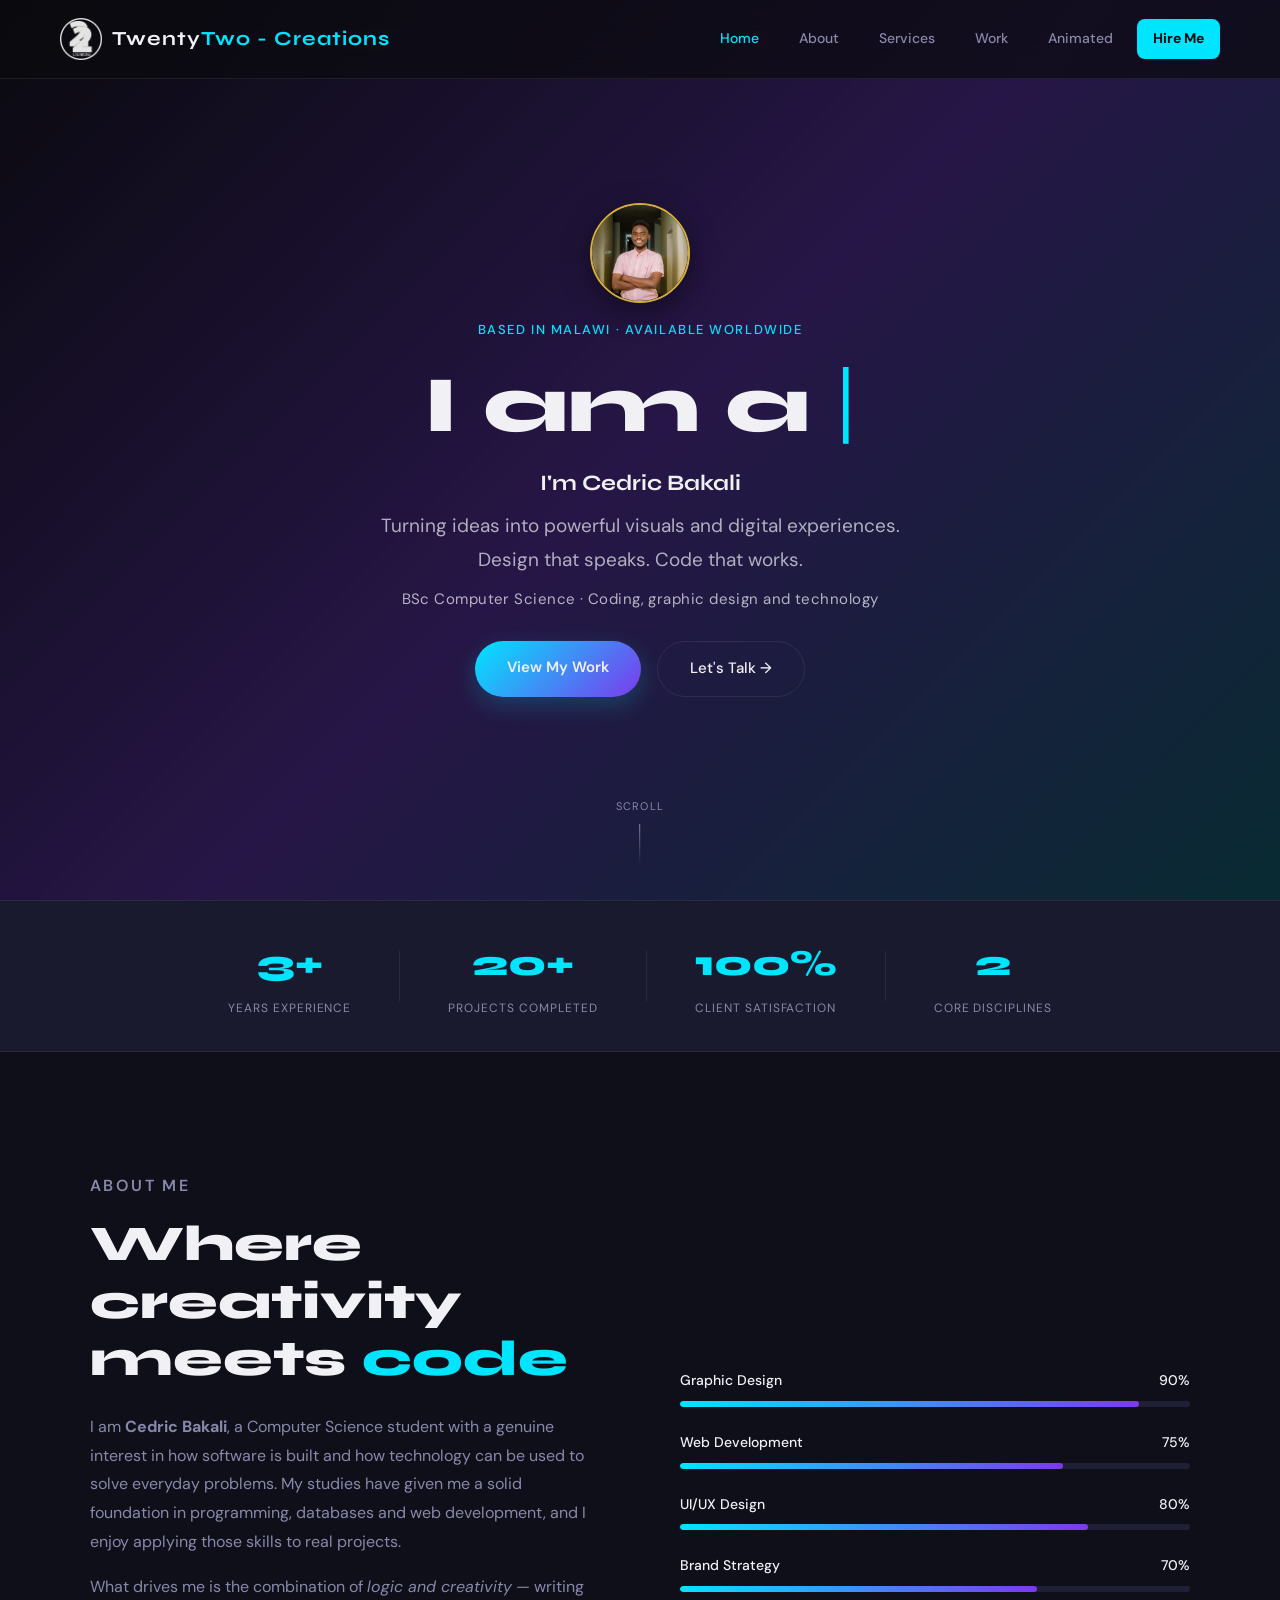
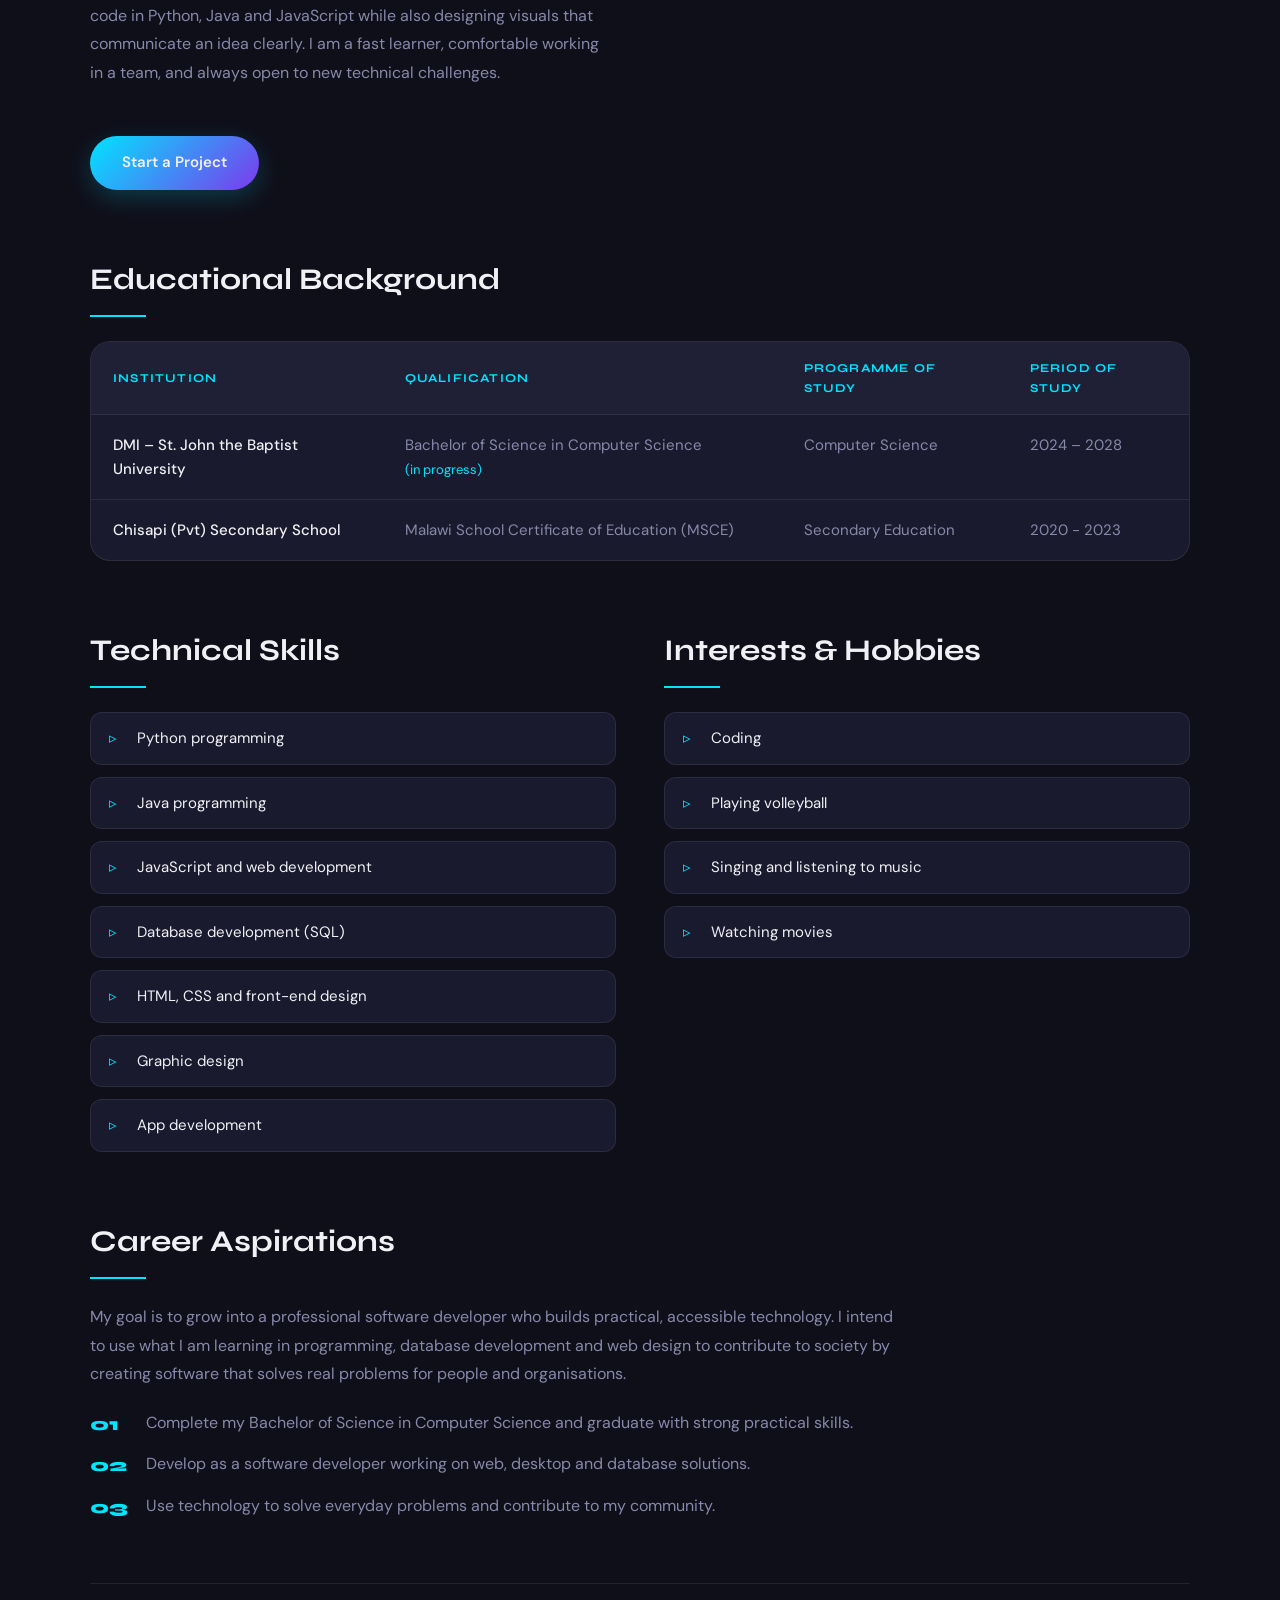
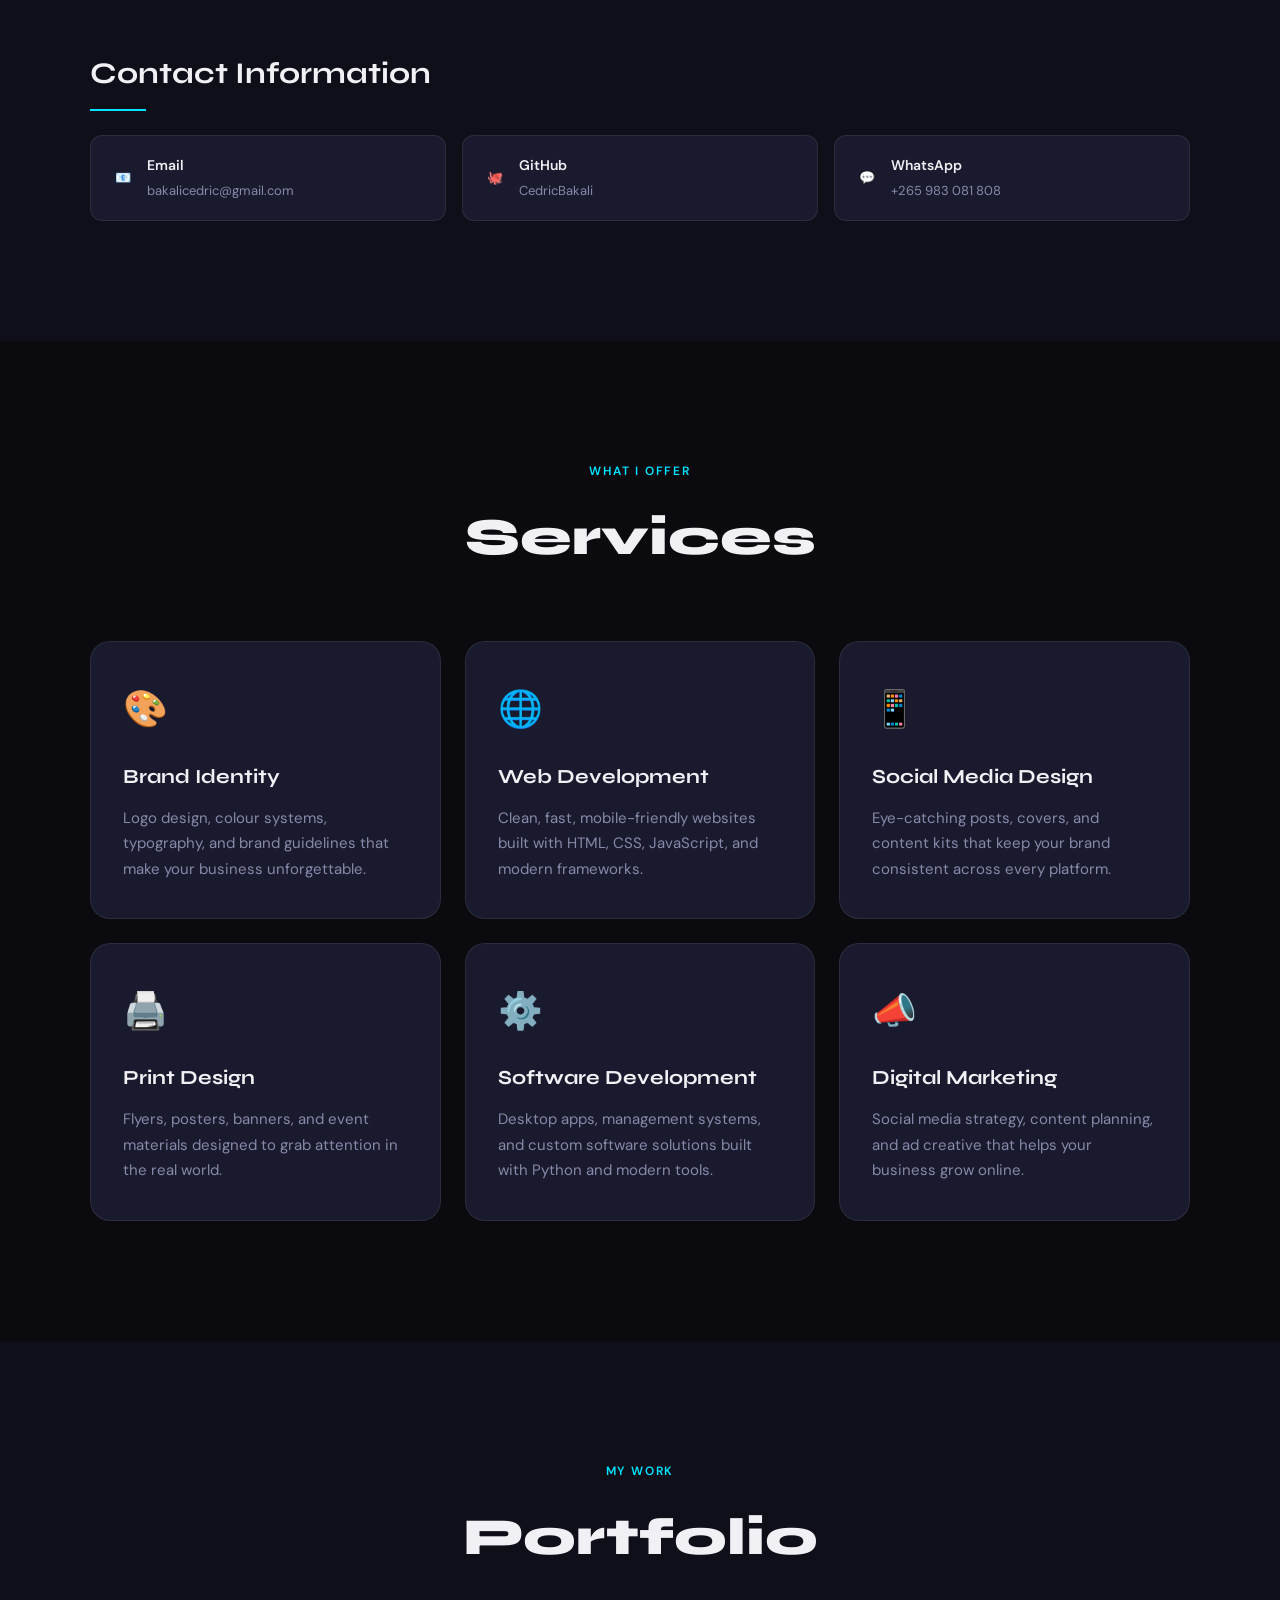
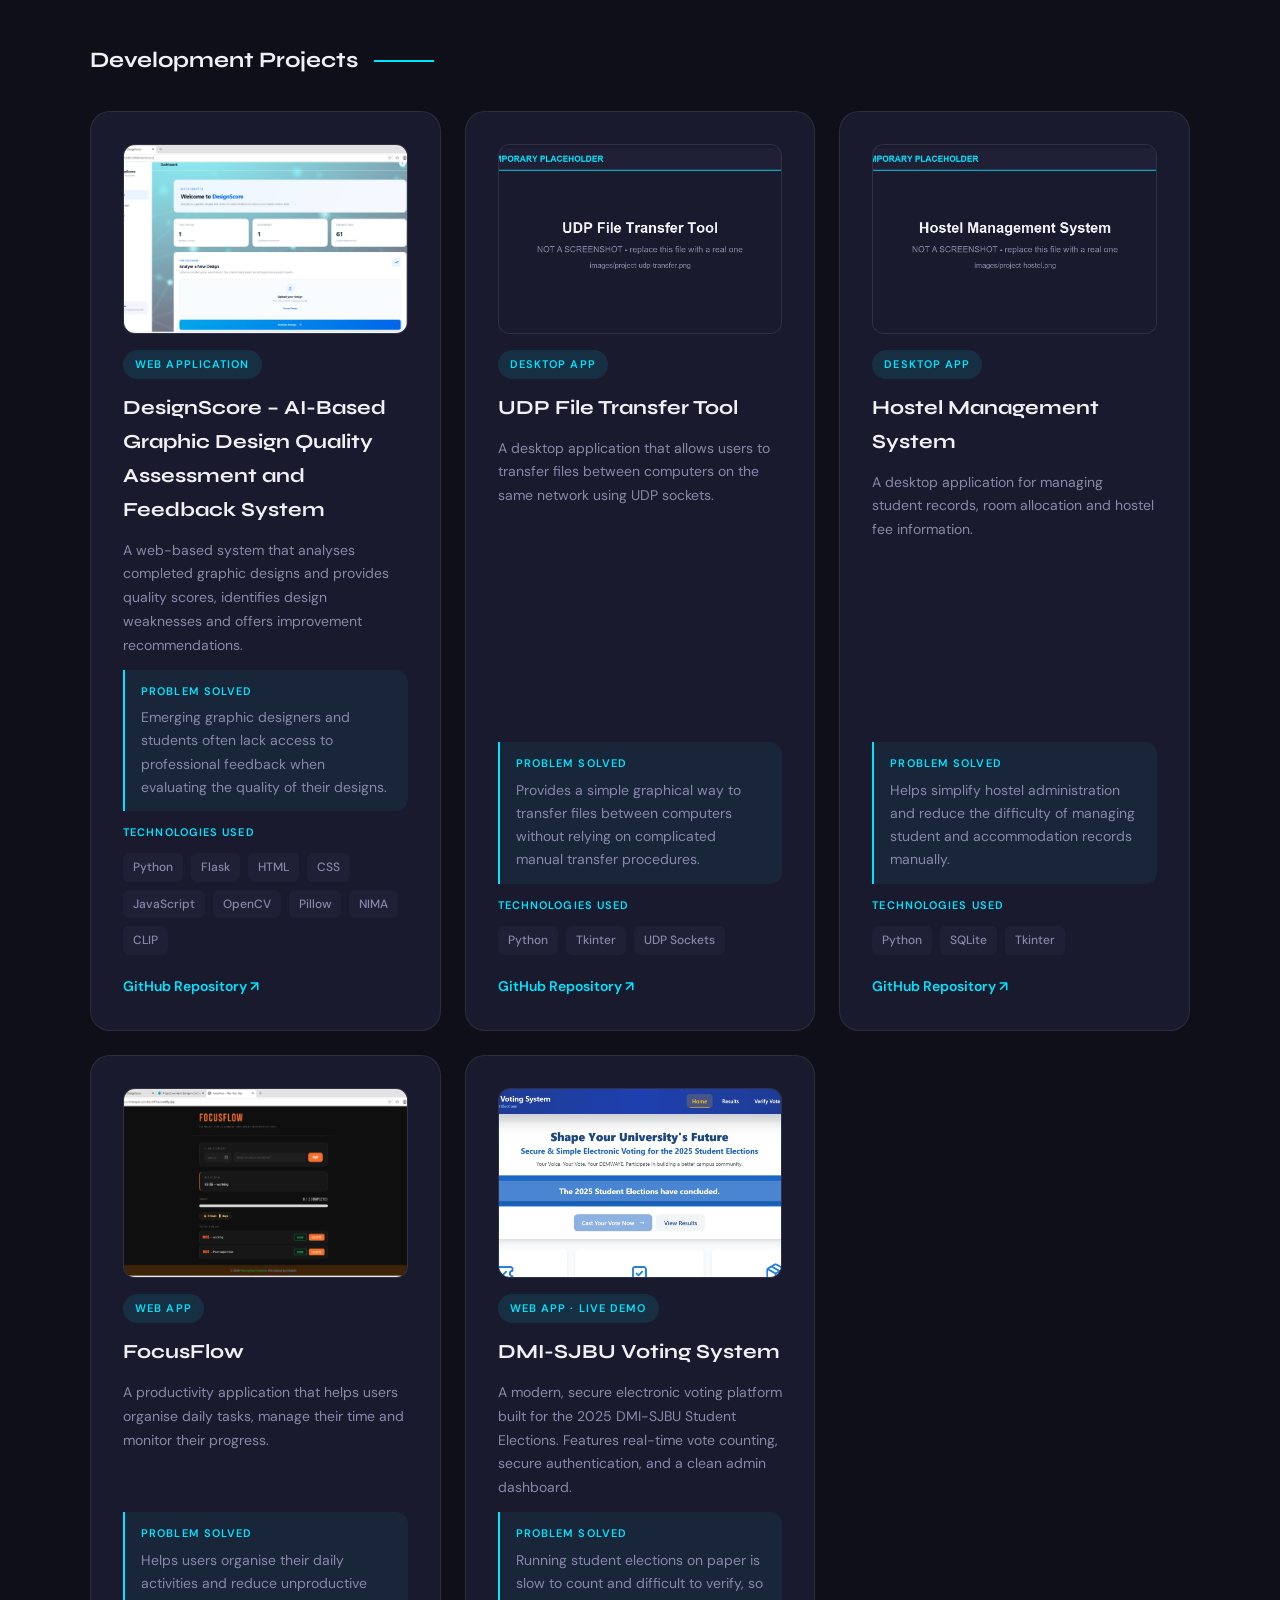
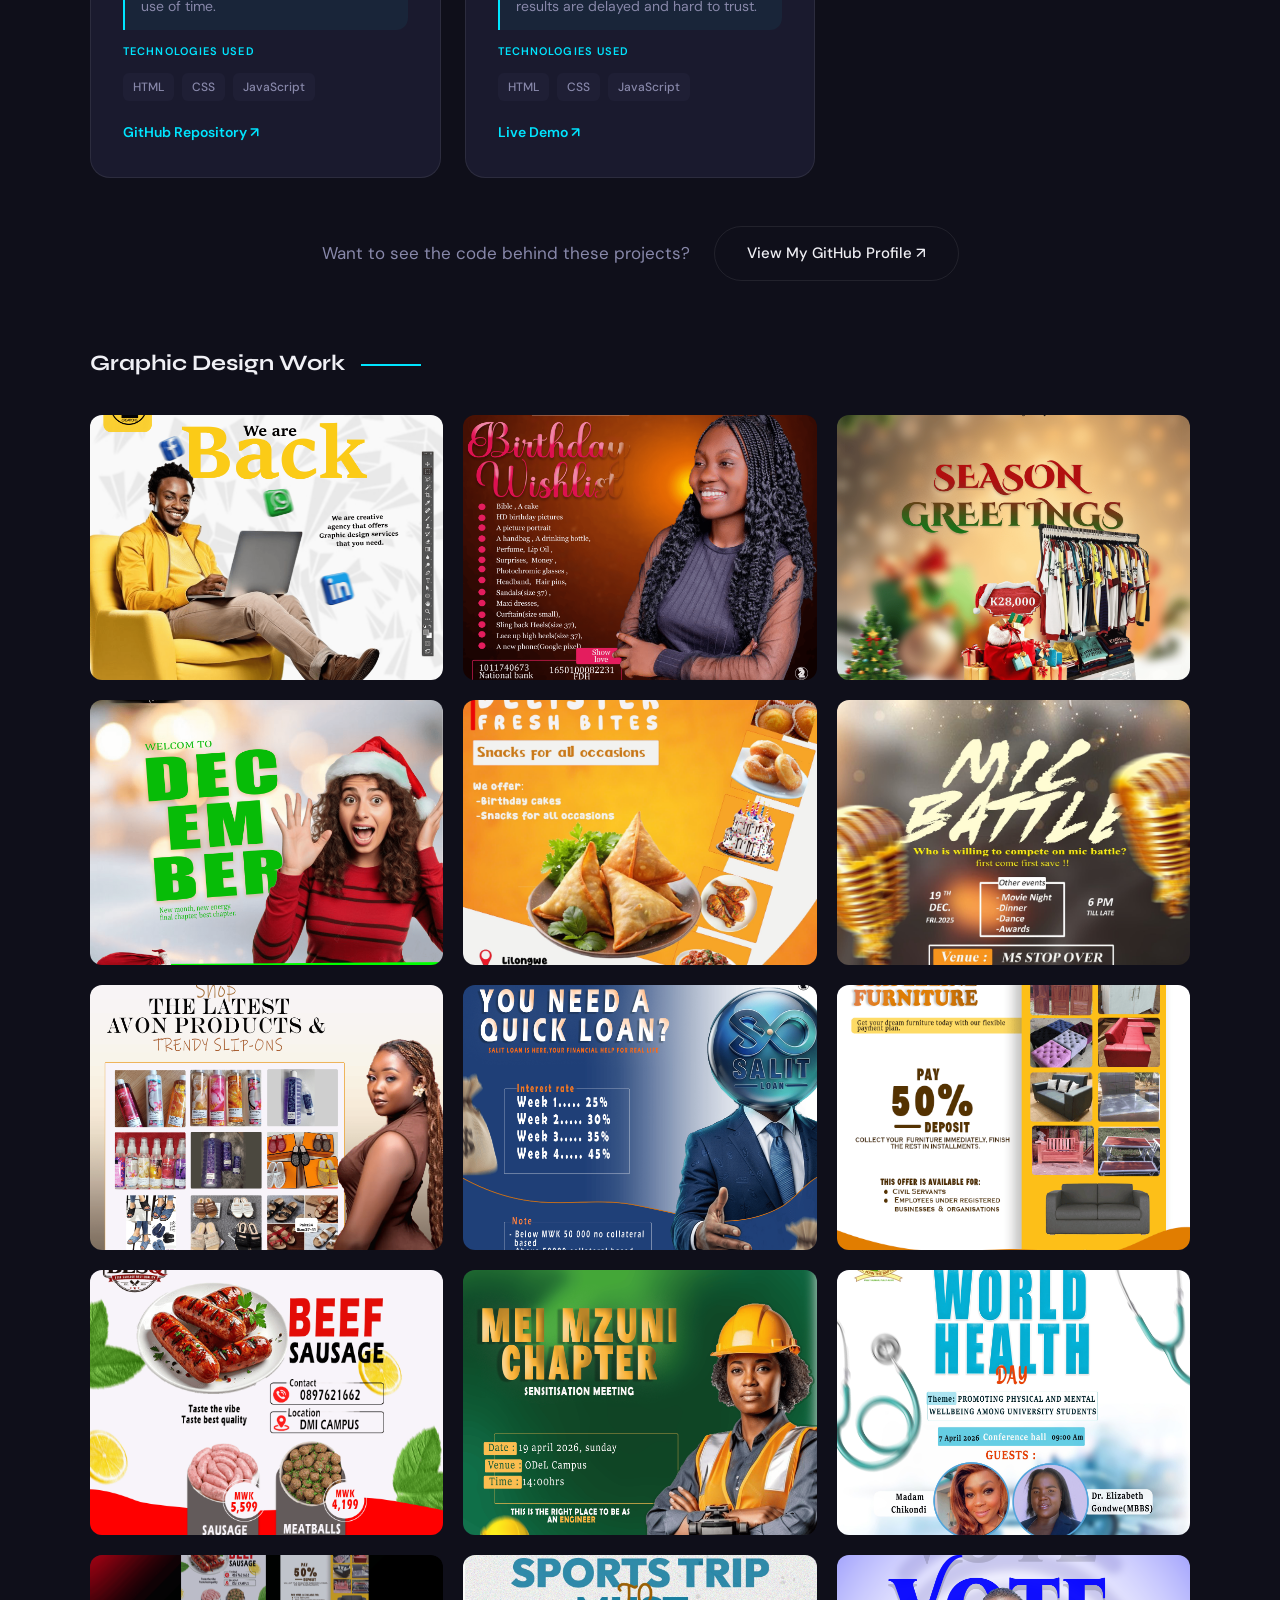
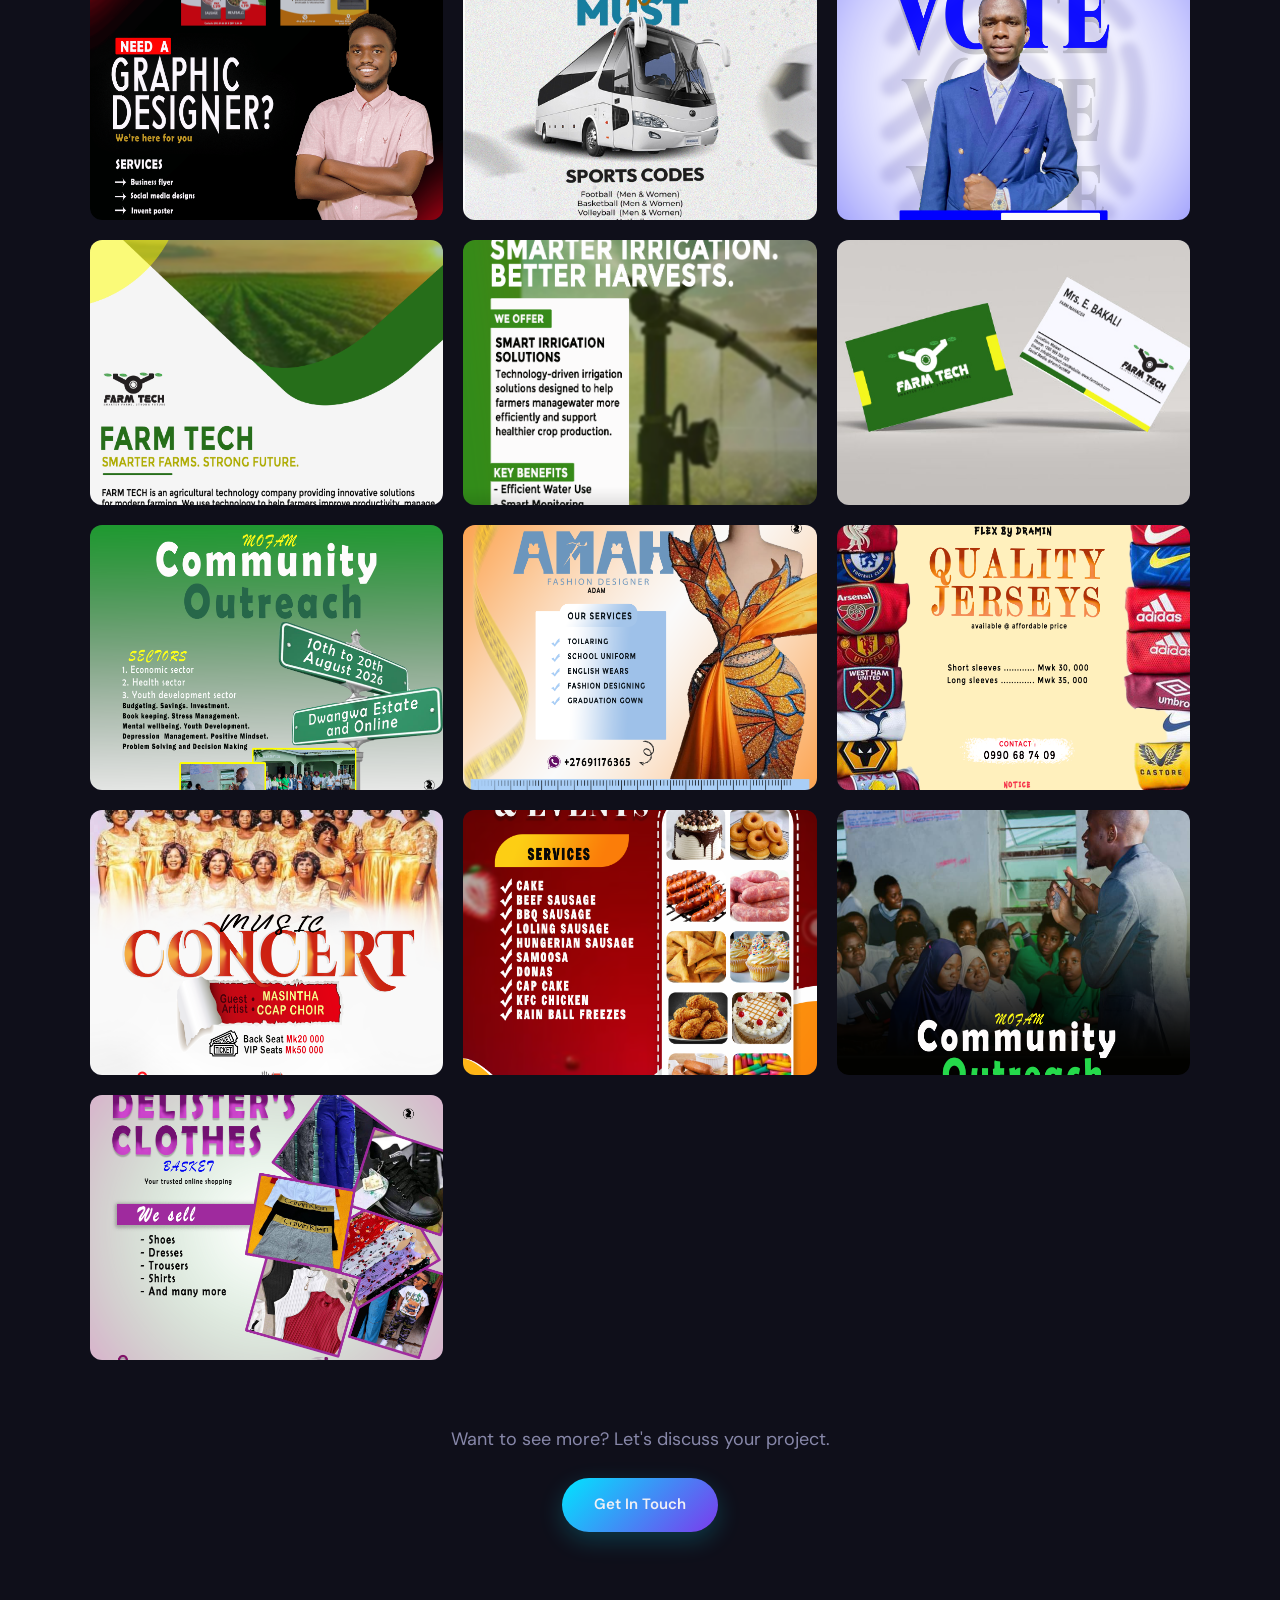
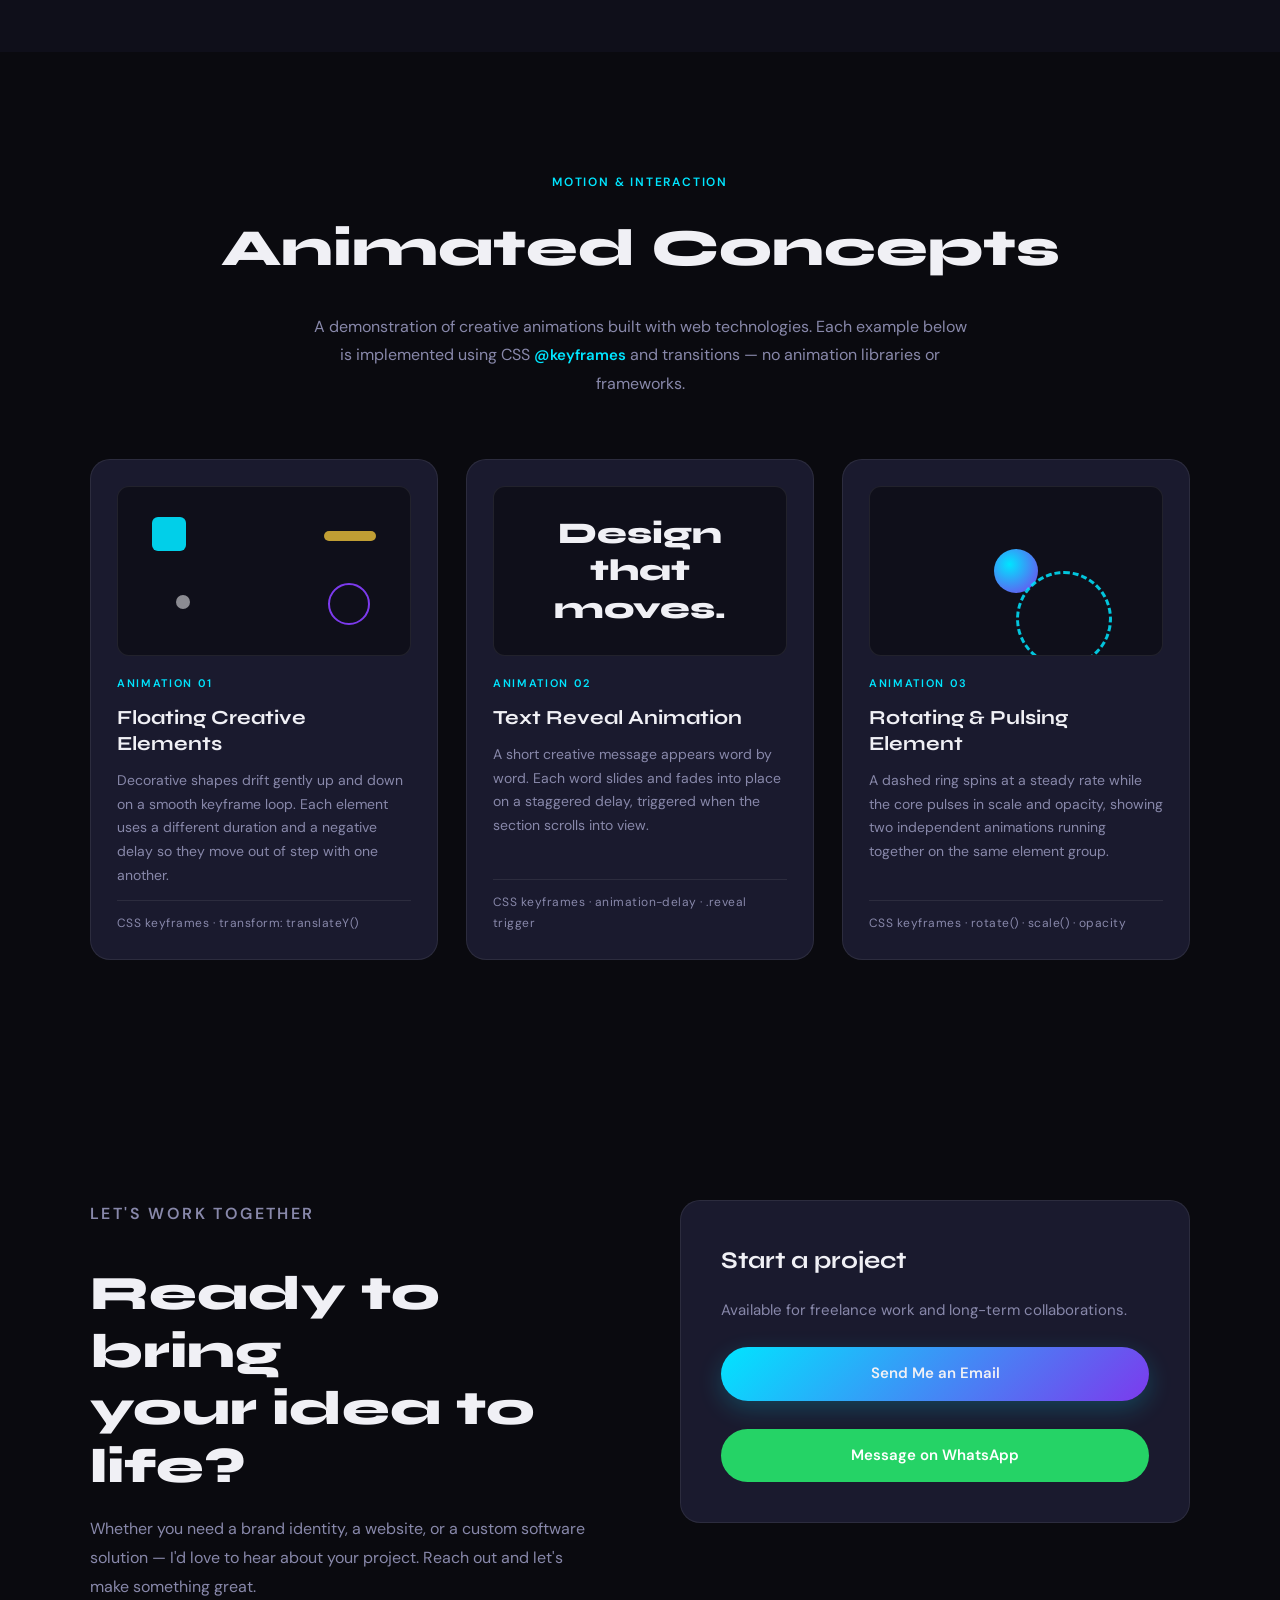
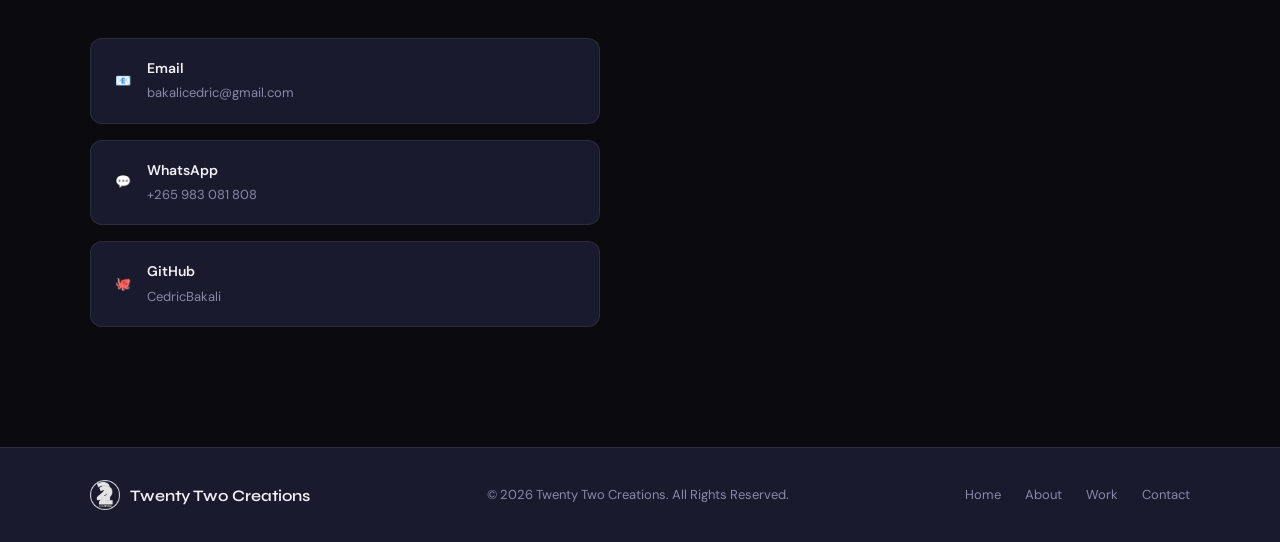
==== commit b90fc686: "Add Assignment 2 sections and fix voting project image" ====
--- a/index.html
+++ b/index.html
@@ -324,7 +324,7 @@
         </div>
 
         <div class="project-card">
-            <a href="https://dmiv.netlify.app/" target="_blank" rel="noopener" class="project-link" aria-label="Open project in a new tab"><img src="images/project-voting.png" width="1200" height="675" alt="DMI-SJBU Voting System web application homepage for the student elections" class="project-img" loading="lazy"></a>
+            <a href="https://dmiv.netlify.app/" target="_blank" rel="noopener" class="project-link" aria-label="Open project in a new tab"><img src="images/project-voting.jpeg" width="1200" height="675" alt="DMI-SJBU Voting System web application homepage for the student elections" class="project-img" loading="lazy"></a>
             <div class="project-tag">Web App · Live Demo</div>
             <h3>DMI-SJBU Voting System</h3>
             <p>A modern, secure electronic voting platform built for the 2025 DMI-SJBU Student Elections. Features real-time vote counting, secure authentication, and a clean admin dashboard.</p>
